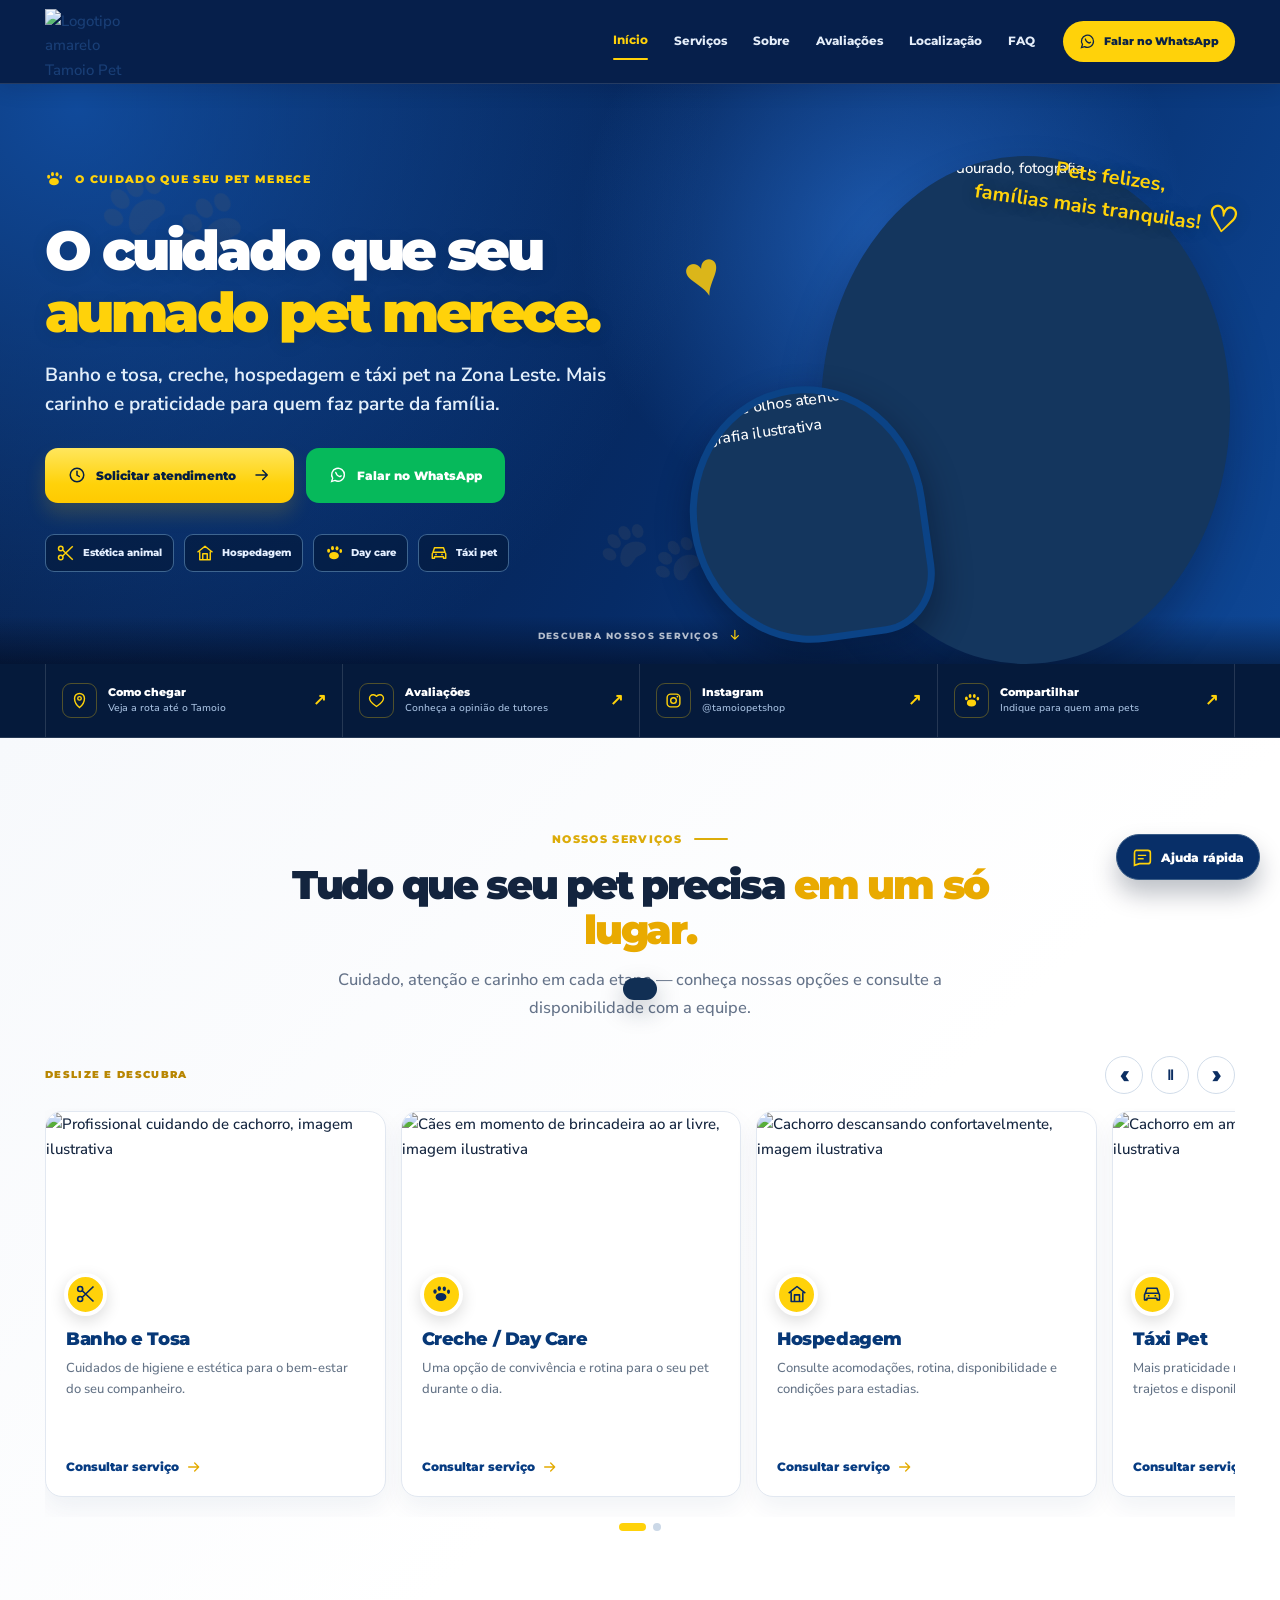
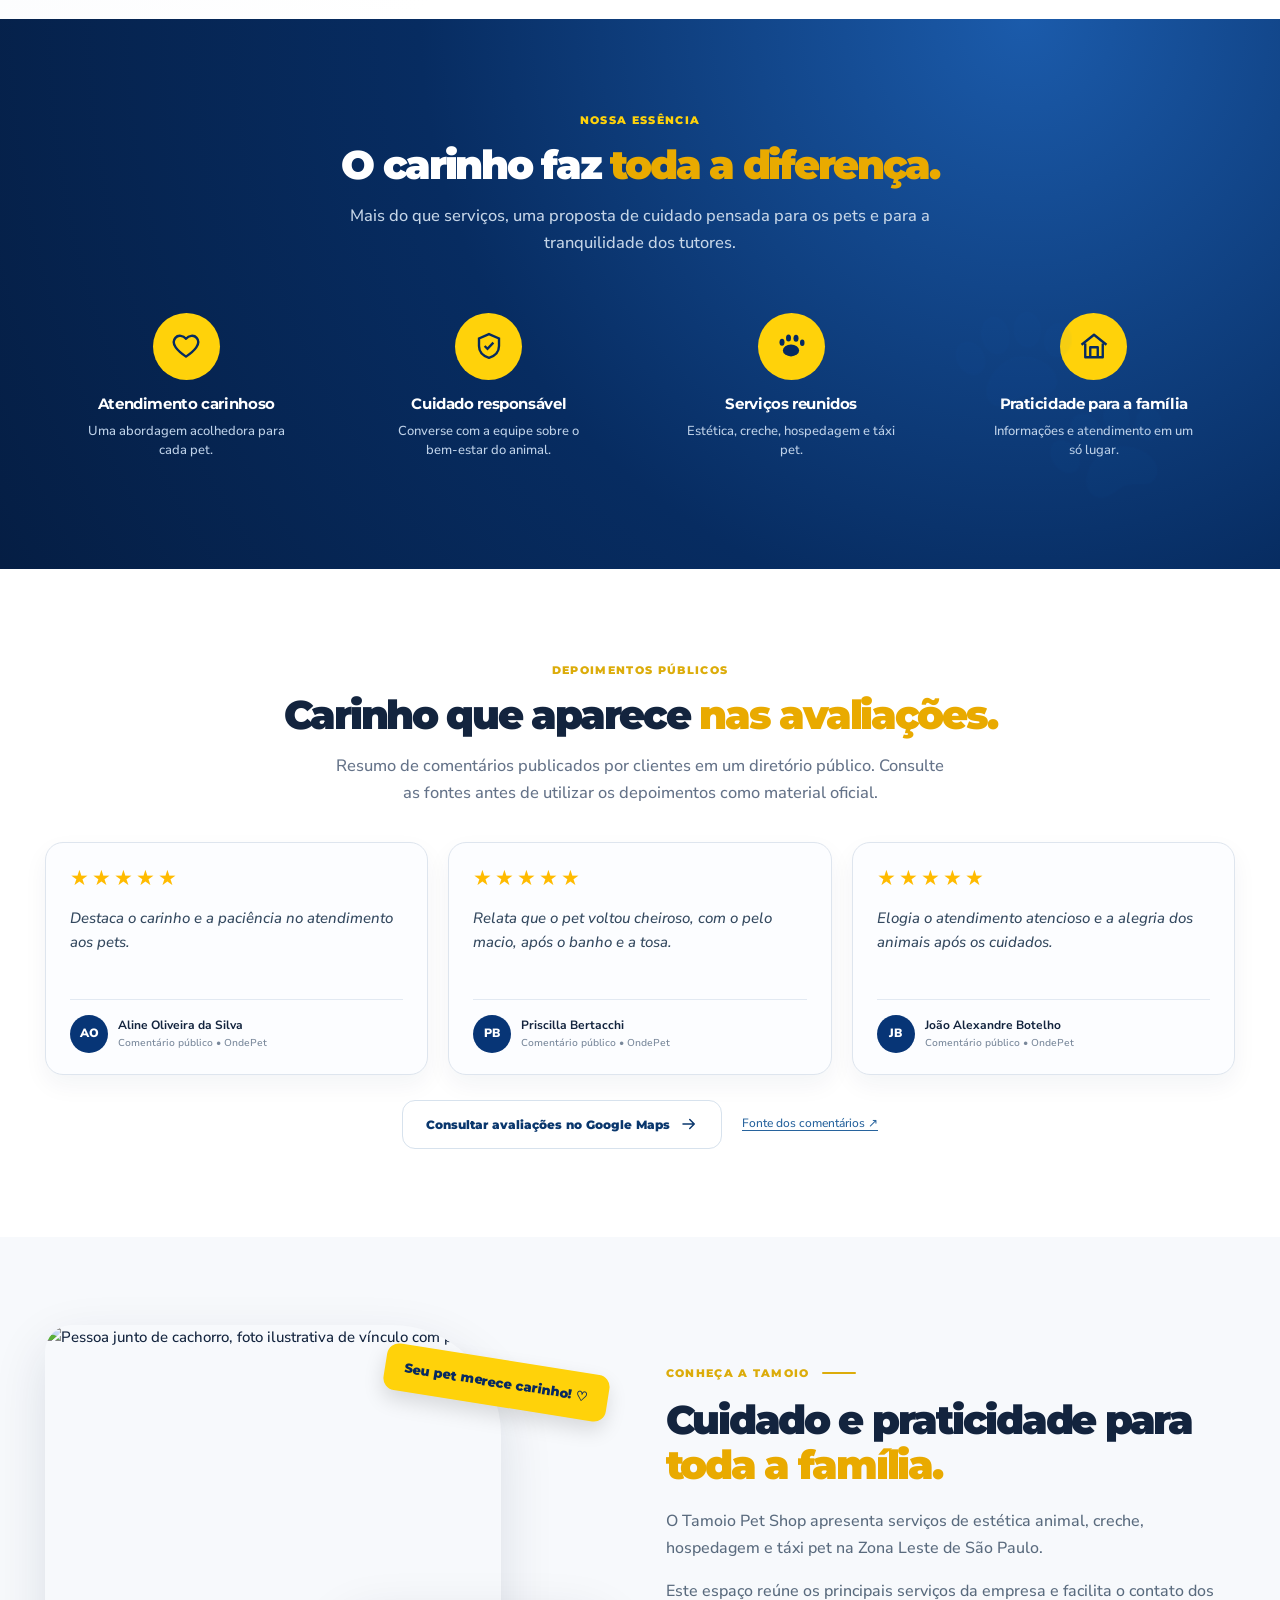
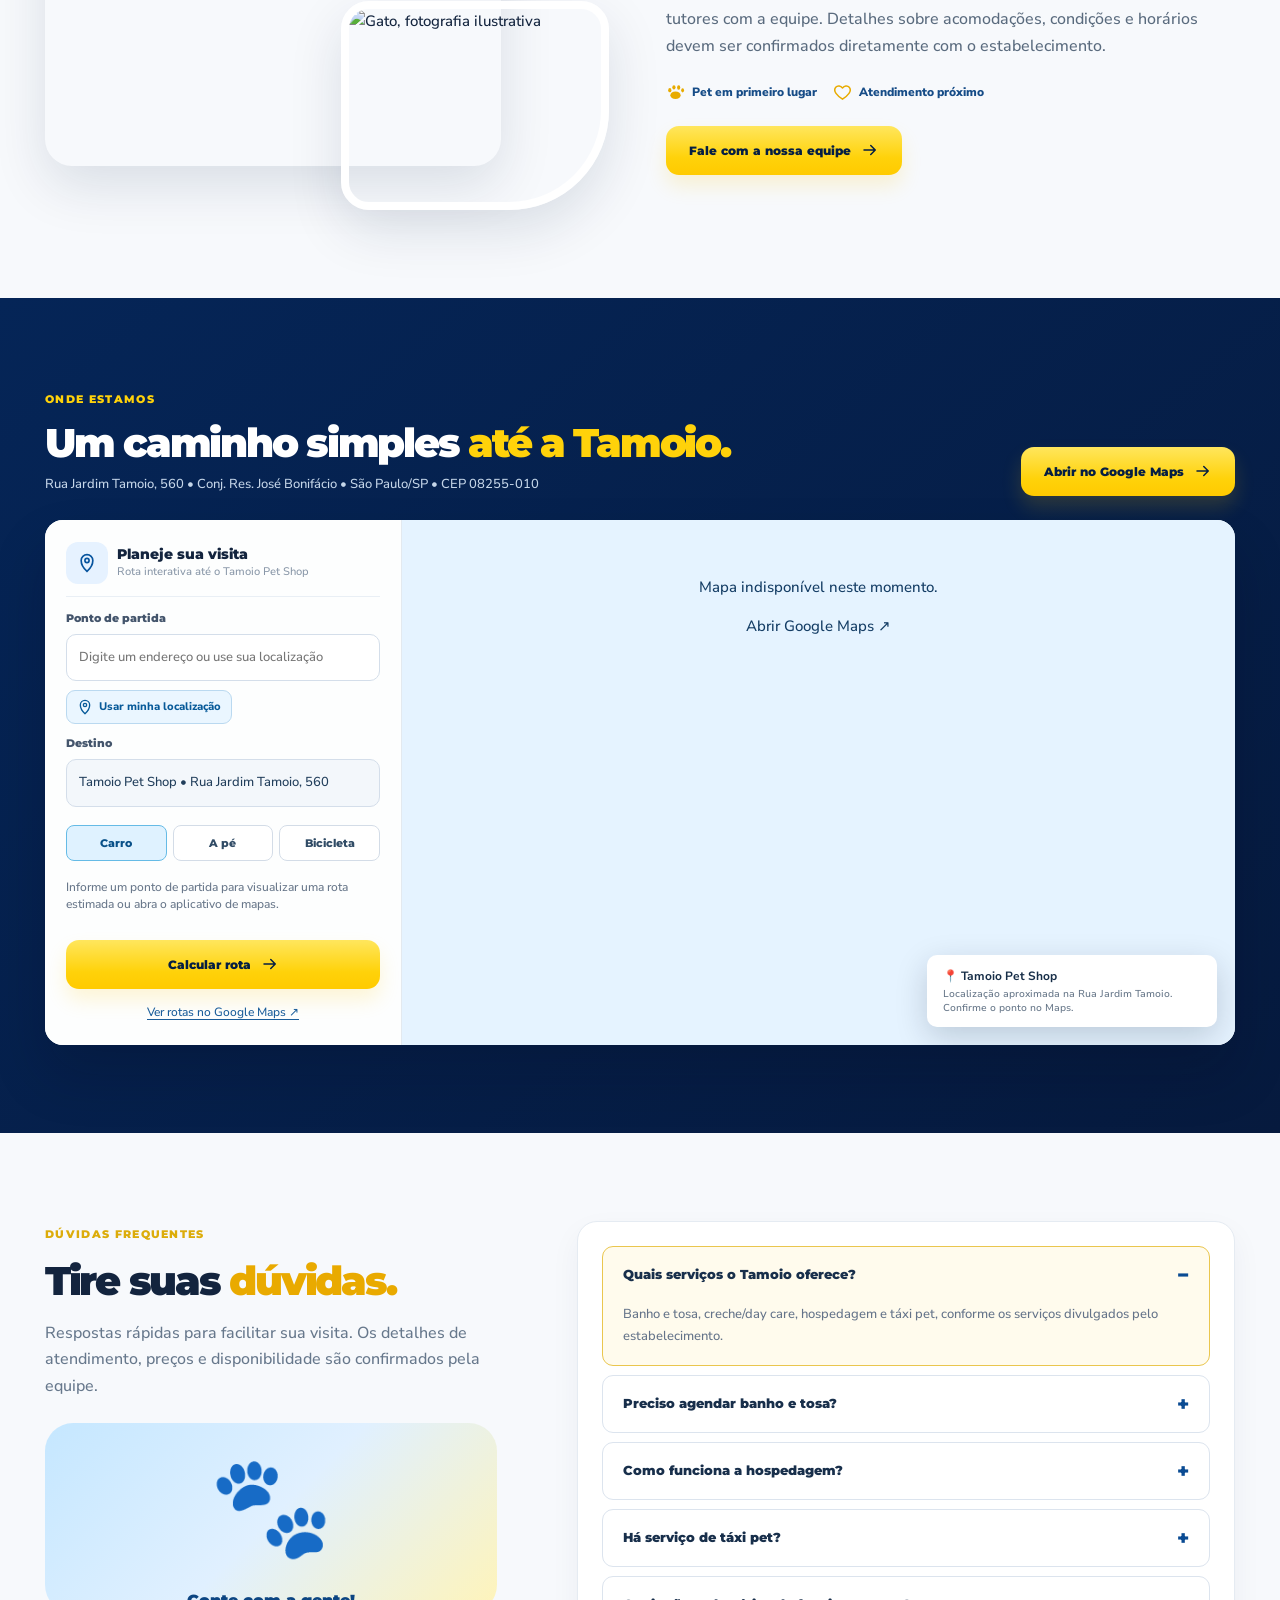
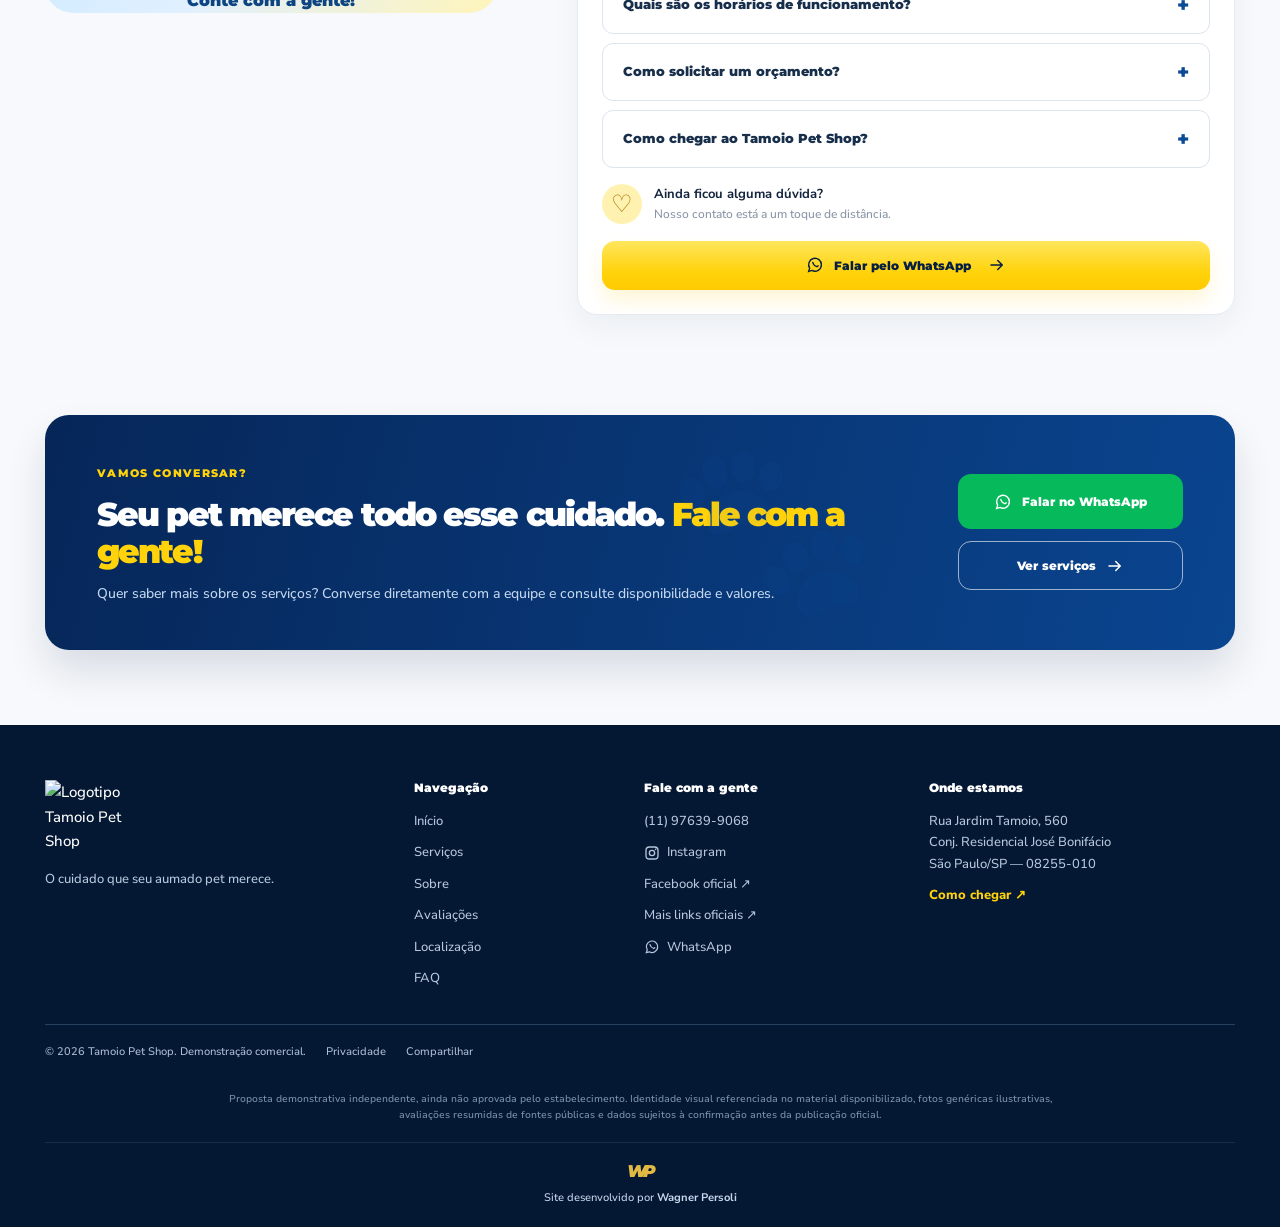
==== index.html @ 2adde86e "feat: add confirmed Tamoio Facebook link from official Linktree" ====
<!doctype html>
<html lang="pt-BR">
<head>
  <meta charset="utf-8">
  <meta name="viewport" content="width=device-width, initial-scale=1">
  <meta name="theme-color" content="#08265a">
  <meta name="description" content="Tamoio Pet Shop — Banho e Tosa, Creche, Hospedagem e Táxi Pet na Zona Leste de São Paulo. Conheça nossos serviços e fale com a equipe pelo WhatsApp.">
  <meta name="robots" content="noindex,nofollow,noarchive">
  <meta property="og:title" content="Tamoio Pet Shop | O cuidado que seu aumado pet merece">
  <meta property="og:description" content="Banho e tosa, creche, hospedagem e táxi pet em Itaquera. Apresentação demonstrativa sujeita à aprovação do estabelecimento.">
  <title>Tamoio Pet Shop | Cuidado de verdade para o seu aumado pet</title>
  <link rel="icon" type="image/png" href="https://d2ol7oe51mr4n9.cloudfront.net/user_3JhQvbqmnhrGFN2Ksxvav3ksiES/9d2b202d-14c0-49d2-ac35-82a96428d3fa.png">
  <link rel="preconnect" href="https://images.unsplash.com">
  <link rel="preconnect" href="https://fonts.googleapis.com">
  <link rel="preconnect" href="https://fonts.gstatic.com" crossorigin>
  <link rel="preload" as="image" href="https://images.unsplash.com/photo-1552053831-71594a27632d?w=1100&q=82&fit=crop">
  <link href="https://fonts.googleapis.com/css2?family=Montserrat:wght@400;500;600;700;800;900&family=Nunito+Sans:wght@400;500;600;700;800;900&display=swap" rel="stylesheet">
  <link rel="stylesheet" href="https://unpkg.com/leaflet@1.9.4/dist/leaflet.css">
  <link rel="stylesheet" href="assets/styles.css">
  <script src="https://unpkg.com/leaflet@1.9.4/dist/leaflet.js" defer></script>
  <script src="assets/app.js" defer></script>
</head>
<body>
<svg aria-hidden="true" class="svg-sprite" xmlns="http://www.w3.org/2000/svg">
  <symbol id="i-paw" viewBox="0 0 24 24"><ellipse cx="12" cy="15.5" rx="6.5" ry="4.8" fill="currentColor"/><ellipse cx="4.8" cy="9" rx="2" ry="2.8" fill="currentColor"/><ellipse cx="10" cy="5.5" rx="2" ry="2.8" fill="currentColor"/><ellipse cx="16" cy="5.7" rx="2" ry="2.8" fill="currentColor"/><ellipse cx="21" cy="9.3" rx="1.8" ry="2.6" fill="currentColor"/></symbol>
  <symbol id="i-arrow" viewBox="0 0 24 24"><path d="M4 12h15m-6-6 6 6-6 6" fill="none" stroke="currentColor" stroke-width="2" stroke-linecap="round" stroke-linejoin="round"/></symbol>
  <symbol id="i-pin" viewBox="0 0 24 24"><path d="M12 22s7-6 7-13a7 7 0 1 0-14 0c0 7 7 13 7 13Z" fill="none" stroke="currentColor" stroke-width="2"/><circle cx="12" cy="9" r="2.5" fill="none" stroke="currentColor" stroke-width="2"/></symbol>
  <symbol id="i-wa" viewBox="0 0 24 24"><path d="M20.5 11.8a8.5 8.5 0 0 1-12.6 7.4L3.5 20.5l1.4-4.3a8.5 8.5 0 1 1 15.6-4.4Z" fill="none" stroke="currentColor" stroke-width="1.8"/><path d="M9 8.5c.7 3 2.4 4.7 5.5 5.8l1.7-1.2" stroke="currentColor" stroke-width="1.8" fill="none" stroke-linecap="round"/></symbol>
  <symbol id="i-heart" viewBox="0 0 24 24"><path d="M20.5 5.5c-2.3-2.7-6.3-1.8-8.5.7-2.2-2.5-6.2-3.4-8.5-.7-4.1 4.7 2 10.6 8.5 15 6.5-4.4 12.6-10.3 8.5-15Z" fill="none" stroke="currentColor" stroke-width="1.9" stroke-linejoin="round"/></symbol>
  <symbol id="i-shield" viewBox="0 0 24 24"><path d="M12 2.5 20 6v6c0 5-3.4 8-8 9.5C7.4 20 4 17 4 12V6l8-3.5Z" fill="none" stroke="currentColor" stroke-width="1.9"/><path d="m8.5 12 2.3 2.3 4.7-5" fill="none" stroke="currentColor" stroke-width="1.9"/></symbol>
  <symbol id="i-clock" viewBox="0 0 24 24"><circle cx="12" cy="12" r="9" fill="none" stroke="currentColor" stroke-width="2"/><path d="M12 7v5l3 2" fill="none" stroke="currentColor" stroke-width="2" stroke-linecap="round"/></symbol>
  <symbol id="i-scissors" viewBox="0 0 24 24"><circle cx="5" cy="6" r="3" fill="none" stroke="currentColor" stroke-width="2"/><circle cx="5" cy="18" r="3" fill="none" stroke="currentColor" stroke-width="2"/><path d="M7.5 8.1 21 21M7.5 15.9 21 3" stroke="currentColor" stroke-width="2"/></symbol>
  <symbol id="i-home" viewBox="0 0 24 24"><path d="m2 11 10-8 10 8M5 10v11h14V10M9 21v-8h6v8" fill="none" stroke="currentColor" stroke-width="1.9" stroke-linejoin="round"/></symbol>
  <symbol id="i-car" viewBox="0 0 24 24"><path d="m4 11 2-6h12l2 6 1 2v6h-3v-2H6v2H3v-6l1-2Z" fill="none" stroke="currentColor" stroke-width="1.9" stroke-linejoin="round"/><path d="M4 11h16M7 14h2m6 0h2" stroke="currentColor" stroke-width="1.9"/></symbol>
  <symbol id="i-inst" viewBox="0 0 24 24"><rect x="3" y="3" width="18" height="18" rx="5" fill="none" stroke="currentColor" stroke-width="2"/><circle cx="12" cy="12" r="4" fill="none" stroke="currentColor" stroke-width="2"/><circle cx="17.5" cy="6.5" r="1.2" fill="currentColor"/></symbol>
  <symbol id="i-menu" viewBox="0 0 24 24"><path d="M4 6h16M4 12h16M4 18h16" fill="none" stroke="currentColor" stroke-width="2" stroke-linecap="round"/></symbol>
  <symbol id="i-x" viewBox="0 0 24 24"><path d="M5 5 19 19M19 5 5 19" fill="none" stroke="currentColor" stroke-width="2" stroke-linecap="round"/></symbol>
  <symbol id="i-chat" viewBox="0 0 24 24"><path d="M5 4h14a3 3 0 0 1 3 3v10a3 3 0 0 1-3 3H9l-6 2V7a3 3 0 0 1 2-3Z" fill="none" stroke="currentColor" stroke-width="2"/><path d="M7 10h10m-10 4h7" fill="none" stroke="currentColor" stroke-width="1.7"/></symbol>
  <symbol id="i-check" viewBox="0 0 24 24"><path d="m5 12 5 5 9-10" fill="none" stroke="currentColor" stroke-width="2.5" stroke-linecap="round" stroke-linejoin="round"/></symbol>
</svg>
<a class="skip-link" href="#principal">Pular para o conteúdo</a>
<header class="site-header" id="topo">
  <div class="container header-inner">
    <a class="brand" href="#inicio" aria-label="Tamoio Pet Shop — início"><img src="https://d2ol7oe51mr4n9.cloudfront.net/user_3JhQvbqmnhrGFN2Ksxvav3ksiES/9d2b202d-14c0-49d2-ac35-82a96428d3fa.png" width="120" height="98" alt="Logotipo amarelo Tamoio Pet Shop" fetchpriority="high"><span class="brand-word"><strong>tamoio</strong><small>petshop</small></span></a>
    <nav class="desktop-nav" aria-label="Menu principal">
      <a class="active" href="#inicio">Início</a><a href="#servicos">Serviços</a><a href="#sobre">Sobre</a><a href="#avaliacoes">Avaliações</a><a href="#localizacao">Localização</a><a href="#faq">FAQ</a>
    </nav>
    <a class="header-contact" href="https://wa.me/5511976399068?text=Ol%C3%A1%21%20Conheci%20a%20Tamoio%20Pet%20Shop%20pelo%20site%20e%20gostaria%20de%20atendimento." target="_blank" rel="noopener noreferrer"><svg><use href="#i-wa"/></svg> Falar no WhatsApp</a>
    <button class="menu-toggle" id="menuToggle" type="button" aria-label="Abrir menu" aria-expanded="false" aria-controls="mobileNav"><svg><use href="#i-menu"/></svg></button>
  </div>
  <nav class="mobile-nav" id="mobileNav" aria-label="Menu do celular" hidden>
    <a href="#inicio">Início</a><a href="#servicos">Nossos serviços</a><a href="#sobre">Sobre nós</a><a href="#avaliacoes">Avaliações</a><a href="#localizacao">Como chegar</a><a href="#faq">Dúvidas frequentes</a>
    <a href="https://www.instagram.com/tamoiopetshop/" target="_blank" rel="noopener noreferrer">Instagram ↗</a>
  </nav>
</header>
<main id="principal">
<section id="inicio" class="hero section-dark" aria-labelledby="heroTitle">
  <div class="hero-glow" aria-hidden="true"></div><span class="hero-paw paw-one" aria-hidden="true">🐾</span><span class="hero-paw paw-two" aria-hidden="true">🐾</span>
  <div class="container hero-layout">
    <div class="hero-copy reveal">
      <span class="eyebrow eyebrow-yellow"><svg><use href="#i-paw"/></svg> O CUIDADO QUE SEU PET MERECE</span>
      <h1 id="heroTitle">O cuidado que seu <em>aumado pet merece.</em></h1>
      <p>Banho e tosa, creche, hospedagem e táxi pet na Zona Leste. Mais carinho e praticidade para quem faz parte da família.</p>
      <div class="hero-actions">
        <a class="btn btn-yellow btn-lg" href="https://wa.me/5511976399068?text=Ol%C3%A1%21%20Gostaria%20de%20solicitar%20um%20atendimento%20para%20meu%20pet." target="_blank" rel="noopener noreferrer"><svg><use href="#i-clock"/></svg> Solicitar atendimento <svg class="arrow-icon"><use href="#i-arrow"/></svg></a>
        <a class="btn btn-green btn-lg" href="https://wa.me/5511976399068?text=Ol%C3%A1%21%20Gostaria%20de%20conversar%20com%20a%20equipe%20do%20Tamoio%20Pet%20Shop." target="_blank" rel="noopener noreferrer"><svg><use href="#i-wa"/></svg> Falar no WhatsApp</a>
      </div>
      <div class="hero-chips" aria-label="Nossos serviços">
        <a href="#servicos"><svg><use href="#i-scissors"/></svg> Estética animal</a>
        <a href="#servicos"><svg><use href="#i-home"/></svg> Hospedagem</a>
        <a href="#servicos"><svg><use href="#i-paw"/></svg> Day care</a>
        <a href="#servicos"><svg><use href="#i-car"/></svg> Táxi pet</a>
      </div>
    </div>
    <div class="hero-visual reveal" aria-label="Fotografias ilustrativas de cães e gatos">
      <div class="hero-photo photo-main"><img src="https://images.unsplash.com/photo-1552053831-71594a27632d?w=1100&q=82&fit=crop" alt="Cachorro de pelo dourado, fotografia ilustrativa" width="700" height="850" fetchpriority="high"></div>
      <div class="hero-photo photo-cat"><img src="https://images.unsplash.com/photo-1573865526739-10659fec78a5?w=600&q=82&fit=crop" alt="Gato de olhos atentos, fotografia ilustrativa" width="350" height="390" loading="lazy"></div>
      <span class="hero-note">Pets felizes,<br>famílias mais tranquilas! <span>♡</span></span>
      <span class="hero-heart" aria-hidden="true">♥</span>
    </div>
  </div>
  <div class="hero-scroll"><span>DESCUBRA NOSSOS SERVIÇOS</span><svg><use href="#i-arrow"/></svg></div>
</section>
<div class="utility-bar" aria-label="Acesso rápido">
  <div class="container utility-grid">
    <a href="#localizacao"><svg><use href="#i-pin"/></svg><span><strong>Como chegar</strong><small>Veja a rota até o Tamoio</small></span><b>↗</b></a>
    <a href="#avaliacoes"><svg><use href="#i-heart"/></svg><span><strong>Avaliações</strong><small>Conheça a opinião de tutores</small></span><b>↗</b></a>
    <a href="https://www.instagram.com/tamoiopetshop/" target="_blank" rel="noopener noreferrer"><svg><use href="#i-inst"/></svg><span><strong>Instagram</strong><small>@tamoiopetshop</small></span><b>↗</b></a>
    <button id="shareBusiness" type="button"><svg><use href="#i-paw"/></svg><span><strong>Compartilhar</strong><small>Indique para quem ama pets</small></span><b>↗</b></button>
  </div>
</div>
<section class="services-section section-pad" id="servicos" aria-labelledby="servicesTitle">
  <div class="container">
    <div class="section-heading center reveal"><span class="eyebrow">NOSSOS SERVIÇOS <span class="line"></span></span><h2 id="servicesTitle">Tudo que seu pet precisa <em>em um só lugar.</em></h2><p>Cuidado, atenção e carinho em cada etapa — conheça nossas opções e consulte a disponibilidade com a equipe.</p></div>
    <div class="carousel-controls"><span>DESLIZE E DESCUBRA</span><div><button class="circle-control" id="servicesPrev" type="button" aria-label="Serviço anterior">‹</button><button class="circle-control" id="servicesPause" type="button" aria-label="Pausar carrossel" aria-pressed="false">Ⅱ</button><button class="circle-control" id="servicesNext" type="button" aria-label="Próximo serviço">›</button></div></div>
    <div class="service-slider" id="serviceSlider" tabindex="0" aria-label="Carrossel dos serviços">
      <article class="service-card"><div class="service-photo"><img src="https://images.unsplash.com/photo-1516734212186-a967f81ad0d7?w=840&q=80&fit=crop" alt="Profissional cuidando de cachorro, imagem ilustrativa" loading="lazy"><span class="service-icon"><svg><use href="#i-scissors"/></svg></span></div><div class="service-body"><h3>Banho e Tosa</h3><p>Cuidados de higiene e estética para o bem-estar do seu companheiro.</p><a href="https://wa.me/5511976399068?text=Ol%C3%A1%21%20Gostaria%20de%20informações%20sobre%20banho%20e%20tosa." target="_blank" rel="noopener noreferrer">Consultar serviço <svg><use href="#i-arrow"/></svg></a></div></article>
      <article class="service-card"><div class="service-photo"><img src="https://images.unsplash.com/photo-1548199973-03cce0bbc87b?w=840&q=80&fit=crop" alt="Cães em momento de brincadeira ao ar livre, imagem ilustrativa" loading="lazy"><span class="service-icon"><svg><use href="#i-paw"/></svg></span></div><div class="service-body"><h3>Creche / Day Care</h3><p>Uma opção de convivência e rotina para o seu pet durante o dia.</p><a href="https://wa.me/5511976399068?text=Ol%C3%A1%21%20Gostaria%20de%20conhecer%20a%20creche%20e%20day%20care." target="_blank" rel="noopener noreferrer">Consultar serviço <svg><use href="#i-arrow"/></svg></a></div></article>
      <article class="service-card"><div class="service-photo"><img src="https://images.unsplash.com/photo-1517849845537-4d257902454a?w=840&q=80&fit=crop" alt="Cachorro descansando confortavelmente, imagem ilustrativa" loading="lazy"><span class="service-icon"><svg><use href="#i-home"/></svg></span></div><div class="service-body"><h3>Hospedagem</h3><p>Consulte acomodações, rotina, disponibilidade e condições para estadias.</p><a href="https://wa.me/5511976399068?text=Ol%C3%A1%21%20Gostaria%20de%20consultar%20a%20hospedagem%20para%20meu%20pet." target="_blank" rel="noopener noreferrer">Consultar serviço <svg><use href="#i-arrow"/></svg></a></div></article>
      <article class="service-card"><div class="service-photo"><img src="https://images.unsplash.com/photo-1558788353-f76d92427f16?w=840&q=80&fit=crop" alt="Cachorro em ambiente de passeio, fotografia ilustrativa" loading="lazy"><span class="service-icon"><svg><use href="#i-car"/></svg></span></div><div class="service-body"><h3>Táxi Pet</h3><p>Mais praticidade no deslocamento: consulte trajetos e disponibilidade.</p><a href="https://wa.me/5511976399068?text=Ol%C3%A1%21%20Gostaria%20de%20informações%20sobre%20o%20táxi%20pet." target="_blank" rel="noopener noreferrer">Consultar serviço <svg><use href="#i-arrow"/></svg></a></div></article>
    </div>
    <div class="slider-dots" id="serviceDots" aria-label="Indicadores do carrossel"></div>
  </div>
</section>
<section class="benefits-section section-pad" id="diferenciais" aria-labelledby="benefitsTitle">
  <div class="container">
    <div class="section-heading center light reveal"><span class="eyebrow eyebrow-yellow">NOSSA ESSÊNCIA</span><h2 id="benefitsTitle">O carinho faz <em>toda a diferença.</em></h2><p>Mais do que serviços, uma proposta de cuidado pensada para os pets e para a tranquilidade dos tutores.</p></div>
    <div class="benefit-grid">
      <article class="benefit reveal"><span><svg><use href="#i-heart"/></svg></span><h3>Atendimento carinhoso</h3><p>Uma abordagem acolhedora para cada pet.</p></article>
      <article class="benefit reveal"><span><svg><use href="#i-shield"/></svg></span><h3>Cuidado responsável</h3><p>Converse com a equipe sobre o bem-estar do animal.</p></article>
      <article class="benefit reveal"><span><svg><use href="#i-paw"/></svg></span><h3>Serviços reunidos</h3><p>Estética, creche, hospedagem e táxi pet.</p></article>
      <article class="benefit reveal"><span><svg><use href="#i-home"/></svg></span><h3>Praticidade para a família</h3><p>Informações e atendimento em um só lugar.</p></article>
    </div>
  </div>
</section>
<section class="reviews-section section-pad" id="avaliacoes" aria-labelledby="reviewsTitle">
  <div class="container">
    <div class="section-heading center reveal"><span class="eyebrow">DEPOIMENTOS PÚBLICOS</span><h2 id="reviewsTitle">Carinho que aparece <em>nas avaliações.</em></h2><p>Resumo de comentários publicados por clientes em um diretório público. Consulte as fontes antes de utilizar os depoimentos como material oficial.</p></div>
    <div class="review-grid">
      <article class="review-card reveal"><div class="review-stars" aria-label="Avaliação positiva">★★★★★</div><p>Destaca o carinho e a paciência no atendimento aos pets.</p><div class="review-user"><span>AO</span><div><strong>Aline Oliveira da Silva</strong><small>Comentário público • OndePet</small></div></div></article>
      <article class="review-card reveal"><div class="review-stars" aria-label="Avaliação positiva">★★★★★</div><p>Relata que o pet voltou cheiroso, com o pelo macio, após o banho e a tosa.</p><div class="review-user"><span>PB</span><div><strong>Priscilla Bertacchi</strong><small>Comentário público • OndePet</small></div></div></article>
      <article class="review-card reveal"><div class="review-stars" aria-label="Avaliação positiva">★★★★★</div><p>Elogia o atendimento atencioso e a alegria dos animais após os cuidados.</p><div class="review-user"><span>JB</span><div><strong>João Alexandre Botelho</strong><small>Comentário público • OndePet</small></div></div></article>
    </div>
    <div class="review-links"><a class="btn btn-outline" href="https://www.google.com/maps/place//data=!4m3!3m2!1s0x94ce672567a0e28d:0x4cec32950a116aaa!12e1" target="_blank" rel="noopener noreferrer">Consultar avaliações no Google Maps <svg><use href="#i-arrow"/></svg></a><a class="text-link" href="https://ondepet.com/pet-shops/sao-paulo/tamoio-pet-shop-banho-e-tosa-creche-hospedagem/" target="_blank" rel="noopener noreferrer">Fonte dos comentários ↗</a></div>
  </div>
</section>
<section class="about-section section-pad" id="sobre" aria-labelledby="aboutTitle">
  <div class="container about-grid">
    <div class="about-gallery reveal"><img class="about-large" src="https://images.unsplash.com/photo-1601758228041-f3b2795255f1?w=1100&q=82&fit=crop" alt="Pessoa junto de cachorro, foto ilustrativa de vínculo com pets" loading="lazy"><img class="about-small" src="https://images.unsplash.com/photo-1573865526739-10659fec78a5?w=600&q=80&fit=crop" alt="Gato, fotografia ilustrativa" loading="lazy"><span class="gallery-sticker">Seu pet merece carinho! ♡</span></div>
    <div class="about-copy reveal"><span class="eyebrow">CONHEÇA A TAMOIO <span class="line"></span></span><h2 id="aboutTitle">Cuidado e praticidade para <em>toda a família.</em></h2><p>O Tamoio Pet Shop apresenta serviços de estética animal, creche, hospedagem e táxi pet na Zona Leste de São Paulo.</p><p>Este espaço reúne os principais serviços da empresa e facilita o contato dos tutores com a equipe. Detalhes sobre acomodações, condições e horários devem ser confirmados diretamente com o estabelecimento.</p><div class="about-mini"><span><svg><use href="#i-paw"/></svg> Pet em primeiro lugar</span><span><svg><use href="#i-heart"/></svg> Atendimento próximo</span></div><a class="btn btn-yellow" href="https://wa.me/5511976399068?text=Ol%C3%A1%21%20Gostaria%20de%20conhecer%20melhor%20o%20Tamoio%20Pet%20Shop." target="_blank" rel="noopener noreferrer">Fale com a nossa equipe <svg><use href="#i-arrow"/></svg></a></div>
  </div>
</section>
<section class="location-section section-pad" id="localizacao" aria-labelledby="locationTitle">
  <div class="container">
    <div class="location-intro"><div><span class="eyebrow eyebrow-yellow">ONDE ESTAMOS</span><h2 id="locationTitle">Um caminho simples <em>até a Tamoio.</em></h2><p>Rua Jardim Tamoio, 560 • Conj. Res. José Bonifácio • São Paulo/SP • CEP 08255-010</p></div><a class="btn btn-yellow" id="googleRouteTop" href="https://www.google.com/maps/dir/?api=1&destination=Rua%20Jardim%20Tamoio%20560%2C%20S%C3%A3o%20Paulo%2C%20SP&travelmode=driving" target="_blank" rel="noopener noreferrer">Abrir no Google Maps <svg><use href="#i-arrow"/></svg></a></div>
    <div class="location-layout">
      <div class="route-panel">
        <div class="route-toolbar"><span class="route-circle"><svg><use href="#i-pin"/></svg></span><div><strong>Planeje sua visita</strong><small>Rota interativa até o Tamoio Pet Shop</small></div></div>
        <label for="routeOrigin">Ponto de partida</label><input id="routeOrigin" type="text" placeholder="Digite um endereço ou use sua localização" autocomplete="street-address">
        <button class="route-small-btn" id="useLocation" type="button"><svg><use href="#i-pin"/></svg> Usar minha localização</button>
        <label for="routeDestination">Destino</label><input id="routeDestination" value="Tamoio Pet Shop • Rua Jardim Tamoio, 560" readonly>
        <div class="route-options" aria-label="Modo de transporte"><button type="button" class="mode-active" data-route-mode="driving" aria-pressed="true">Carro</button><button type="button" data-route-mode="walking" aria-pressed="false">A pé</button><button type="button" data-route-mode="cycling" aria-pressed="false">Bicicleta</button></div>
        <p id="routeStatus" role="status">Informe um ponto de partida para visualizar uma rota estimada ou abra o aplicativo de mapas.</p>
        <button class="btn btn-yellow btn-full" id="calculateRoute" type="button">Calcular rota <svg><use href="#i-arrow"/></svg></button>
        <a class="route-link" href="https://www.google.com/maps/dir/?api=1&destination=Rua%20Jardim%20Tamoio%20560%2C%20S%C3%A3o%20Paulo%2C%20SP&travelmode=driving" target="_blank" rel="noopener noreferrer">Ver rotas no Google Maps ↗</a>
      </div>
      <div class="map-panel"><div id="tamoioMap" role="region" aria-label="Mapa de localização do Tamoio Pet Shop"></div><div class="map-badge"><strong>📍 Tamoio Pet Shop</strong><small>Localização aproximada na Rua Jardim Tamoio. Confirme o ponto no Maps.</small></div></div>
    </div>
  </div>
</section>
<section class="faq-section section-pad" id="faq" aria-labelledby="faqTitle">
  <div class="container faq-layout">
    <div class="faq-intro"><span class="eyebrow">DÚVIDAS FREQUENTES</span><h2 id="faqTitle">Tire suas <em>dúvidas.</em></h2><p>Respostas rápidas para facilitar sua visita. Os detalhes de atendimento, preços e disponibilidade são confirmados pela equipe.</p><div class="faq-illustration" aria-hidden="true">🐾 <span>Conte com a gente!</span></div></div>
    <div class="faq-questions">
      <details name="petFaq" open><summary>Quais serviços o Tamoio oferece?</summary><p>Banho e tosa, creche/day care, hospedagem e táxi pet, conforme os serviços divulgados pelo estabelecimento.</p></details>
      <details name="petFaq"><summary>Preciso agendar banho e tosa?</summary><p>Entre em contato pelo WhatsApp para verificar disponibilidade e como funciona o agendamento.</p></details>
      <details name="petFaq"><summary>Como funciona a hospedagem?</summary><p>Consulte a equipe sobre vagas, rotina, alimentação e requisitos para a estadia do seu pet.</p></details>
      <details name="petFaq"><summary>Há serviço de táxi pet?</summary><p>Sim, o táxi pet consta entre os serviços divulgados. Consulte regiões atendidas, horários e valores.</p></details>
      <details name="petFaq"><summary>Quais são os horários de funcionamento?</summary><p>Os horários não foram confirmados nesta demonstração. Consulte diretamente pelo WhatsApp antes da visita.</p></details>
      <details name="petFaq"><summary>Como solicitar um orçamento?</summary><p>Toque em qualquer botão amarelo de atendimento ou WhatsApp, informe o serviço, o porte do animal e sua necessidade.</p></details>
      <details name="petFaq"><summary>Como chegar ao Tamoio Pet Shop?</summary><p>Estamos na Rua Jardim Tamoio, 560, Conjunto Residencial José Bonifácio, São Paulo. Use a seção de mapa para planejar sua rota.</p></details>
      <div class="faq-help"><span>♡</span><div><strong>Ainda ficou alguma dúvida?</strong><small>Nosso contato está a um toque de distância.</small></div></div>
      <a class="btn btn-yellow btn-full" href="https://wa.me/5511976399068?text=Ol%C3%A1%21%20Tenho%20uma%20d%C3%BAvida%20sobre%20os%20servi%C3%A7os%20do%20Tamoio%20Pet%20Shop." target="_blank" rel="noopener noreferrer"><svg><use href="#i-wa"/></svg> Falar pelo WhatsApp <svg><use href="#i-arrow"/></svg></a>
    </div>
  </div>
</section>
<section class="contact-section" id="contato"><div class="container contact-banner"><div><span class="eyebrow eyebrow-yellow">VAMOS CONVERSAR?</span><h2>Seu pet merece todo esse cuidado. <em>Fale com a gente!</em></h2><p>Quer saber mais sobre os serviços? Converse diretamente com a equipe e consulte disponibilidade e valores.</p></div><div class="contact-actions"><a class="btn btn-green btn-lg" href="https://wa.me/5511976399068?text=Ol%C3%A1%21%20Vim%20pelo%20site%20e%20gostaria%20de%20atendimento." target="_blank" rel="noopener noreferrer"><svg><use href="#i-wa"/></svg> Falar no WhatsApp</a><a class="btn btn-outline-white" href="#servicos">Ver serviços <svg><use href="#i-arrow"/></svg></a></div></div></section>
</main>
<footer class="site-footer"><div class="container">
  <div class="footer-top"><div class="footer-brand"><a class="brand" href="#inicio" aria-label="Voltar ao início"><img src="https://d2ol7oe51mr4n9.cloudfront.net/user_3JhQvbqmnhrGFN2Ksxvav3ksiES/9d2b202d-14c0-49d2-ac35-82a96428d3fa.png" alt="Logotipo Tamoio Pet Shop" width="90" height="80"><span class="brand-word"><strong>tamoio</strong><small>petshop</small></span></a><p>O cuidado que seu aumado pet merece.</p></div>
    <div class="footer-links"><strong>Navegação</strong><a href="#inicio">Início</a><a href="#servicos">Serviços</a><a href="#sobre">Sobre</a><a href="#avaliacoes">Avaliações</a><a href="#localizacao">Localização</a><a href="#faq">FAQ</a></div>
    <div class="footer-links"><strong>Fale com a gente</strong><a href="tel:+5511976399068">(11) 97639-9068</a><a href="https://www.instagram.com/tamoiopetshop/" target="_blank" rel="noopener noreferrer"><svg><use href="#i-inst"/></svg> Instagram</a><a href="https://www.facebook.com/share/196HDpK1MU/" target="_blank" rel="noopener noreferrer">Facebook oficial ↗</a><a href="https://linktr.ee/tamoiopet" target="_blank" rel="noopener noreferrer">Mais links oficiais ↗</a><a href="https://wa.me/5511976399068" target="_blank" rel="noopener noreferrer"><svg><use href="#i-wa"/></svg> WhatsApp</a></div>
    <div class="footer-address"><strong>Onde estamos</strong><p>Rua Jardim Tamoio, 560<br>Conj. Residencial José Bonifácio<br>São Paulo/SP — 08255-010</p><a href="https://www.google.com/maps/dir/?api=1&destination=Rua%20Jardim%20Tamoio%20560%2C%20S%C3%A3o%20Paulo%2C%20SP" target="_blank" rel="noopener noreferrer">Como chegar ↗</a></div>
  </div>
  <div class="footer-bottom"><span>© <span id="year"></span> Tamoio Pet Shop. Demonstração comercial.</span><a href="privacy.html">Privacidade</a><button id="footerShare" type="button">Compartilhar</button></div>
  <p class="demo-disclaimer">Proposta demonstrativa independente, ainda não aprovada pelo estabelecimento. Identidade visual referenciada no material disponibilizado, fotos genéricas ilustrativas, avaliações resumidas de fontes públicas e dados sujeitos à confirmação antes da publicação oficial.</p>
  <div class="developer-credit"><a href="https://wagnerpersoli.vercel.app/" target="_blank" rel="noopener noreferrer" aria-label="Site do desenvolvedor Wagner Persoli"><span class="developer-monogram" aria-hidden="true">WP</span><small>Site desenvolvido por <strong>Wagner Persoli</strong></small></a></div>
</div></footer>
<button class="chat-launch" id="chatLaunch" type="button" aria-label="Abrir assistente de atendimento" aria-expanded="false" aria-controls="chatPanel"><svg><use href="#i-chat"/></svg><span>Ajuda rápida</span></button>
<section class="chat-panel" id="chatPanel" role="dialog" aria-modal="false" aria-labelledby="chatTitle" hidden>
  <div class="chat-header"><div><span class="chat-avatar"><svg><use href="#i-paw"/></svg></span><div><strong id="chatTitle">Assistente Tamoio</strong><small>Respostas automáticas sobre os serviços</small></div></div><button type="button" id="chatClose" aria-label="Fechar assistente"><svg><use href="#i-x"/></svg></button></div>
  <div class="chat-messages" id="chatMessages" aria-live="polite"><p class="chat-bubble bot">Olá! 🐾 Posso ajudar com banho e tosa, hospedagem, creche, táxi pet, localização ou contato. Qual é sua dúvida?</p></div>
  <div class="chat-shortcuts"><button type="button" data-intent="banho">Banho e tosa</button><button type="button" data-intent="hospedagem">Hospedagem</button><button type="button" data-intent="horario">Horário</button><button type="button" data-intent="endereco">Endereço</button></div>
  <form id="chatForm"><label class="sr-only" for="chatInput">Escreva sua dúvida</label><input id="chatInput" maxlength="240" placeholder="Escreva sua dúvida..." autocomplete="off" required><button type="submit" aria-label="Enviar mensagem">➤</button></form>
  <a id="chatHuman" class="chat-human" href="https://wa.me/5511976399068" target="_blank" rel="noopener noreferrer"><svg><use href="#i-wa"/></svg> Continuar com uma pessoa no WhatsApp</a>
</section>
<aside class="mobile-dock" id="mobileDock" aria-label="Contato rápido" hidden>
  <div class="dock-top"><span>🐾 Tamoio Pet Shop</span><span>Atendimento pelo WhatsApp</span></div>
  <a class="dock-primary" href="https://wa.me/5511976399068?text=Ol%C3%A1%21%20Gostaria%20de%20solicitar%20um%20atendimento%20para%20meu%20pet." target="_blank" rel="noopener noreferrer"><svg><use href="#i-clock"/></svg> Solicitar atendimento <span>➜</span></a>
  <div class="dock-bottom"><a href="https://wa.me/5511976399068" target="_blank" rel="noopener noreferrer"><svg><use href="#i-wa"/></svg> WhatsApp</a><a href="#localizacao"><svg><use href="#i-pin"/></svg> Como chegar</a></div>
</aside>
<div class="toast" id="toast" role="status" aria-live="polite"></div>
</body>
</html>
---- assets/styles.css ----
/* Tamoio Pet Shop — Premium Clean | Demo • mobile-first + accessible */
:root{--navy:#05265a;--navy-deep:#051834;--blue:#104b93;--yellow:#ffd20a;--yellow-light:#ffe05d;--green:#06c65e;--ink:#13243e;--muted:#657389;--paper:#fff;--cream:#f6f8fb;--border:#dce4ee;--shadow:0 20px 54px rgba(6,29,69,.12);--radius:22px;--max:1190px;--header-h:84px}
*,*::before,*::after{box-sizing:border-box}
html{scroll-behavior:smooth;scroll-padding-top:95px}
body{margin:0;color:var(--ink);background:#fff;font:500 15px/1.65 'Nunito Sans',sans-serif;overflow-x:clip}
body.menu-open{overflow:hidden}
a{color:inherit;text-decoration:none}
button,input{font:inherit}
button{cursor:pointer}
img{max-width:100%;display:block}
svg{width:20px;height:20px;flex:0 0 auto;fill:currentColor}
h1,h2,h3,h4,p{margin-top:0}
h1,h2,h3{font-family:Montserrat,sans-serif;line-height:1.13}
h1{font-size:clamp(2.65rem,4.3vw,4.7rem);font-weight:900;letter-spacing:-.065em}
h2{font-size:clamp(2.0rem,3.1vw,3.35rem);letter-spacing:-.057em;font-weight:900}
h3{font-size:1.1rem;letter-spacing:-.025em}
h1 em,h2 em{font-style:normal;color:var(--yellow)}
.section-heading h2 em,.about-copy h2 em,.faq-intro h2 em{color:#e9aa00}
.container{width:min(calc(100% - 64px),var(--max));margin-inline:auto}
.section-pad{padding:88px 0}
.section-dark{background:var(--navy-deep);color:white}
.section-heading{max-width:780px;margin-bottom:34px}.section-heading.center{text-align:center;margin-inline:auto;margin-bottom:35px}
.section-heading p{color:var(--muted);max-width:620px;margin:0 auto;font-size:1.03rem}
.section-heading.light p{color:#c5d5e7}
.section-heading h2{margin:12px 0 14px}
.eyebrow{display:inline-flex;align-items:center;gap:12px;color:#dcac0a;font:850 11px/1.5 Montserrat,sans-serif;letter-spacing:.12em;text-transform:uppercase}
.eyebrow svg{width:18px;height:18px}
.eyebrow-yellow{color:var(--yellow)}
.eyebrow .line{height:2px;width:34px;background:currentColor;border-radius:5px}
.svg-sprite{width:0;height:0;position:absolute;overflow:hidden}
.sr-only{position:absolute!important;height:1px;width:1px;overflow:hidden;clip:rect(0,0,0,0);white-space:nowrap}
.skip-link{position:fixed;left:14px;top:-80px;z-index:3000;padding:10px 18px;border-radius:10px;background:var(--yellow);color:#111}
.skip-link:focus{top:10px}
:focus-visible{outline:3px solid #1597e1;outline-offset:3px}
.site-header{height:var(--header-h);position:sticky;top:0;z-index:1200;background:#061f4b;border-bottom:1px solid rgba(255,255,255,.13);box-shadow:0 4px 20px rgba(0,11,29,.14)}
.header-inner{height:100%;display:flex;align-items:center;gap:28px;justify-content:space-between}
.brand{display:inline-flex;align-items:center;gap:8px;flex:0 0 auto;min-width:0}
.brand img{height:66px;width:100px;object-fit:contain;mix-blend-mode:screen}
.brand-word{display:none}
.desktop-nav{display:flex;align-items:center;gap:26px;margin-left:auto}
.desktop-nav a{color:#e5eefa;font:750 12px/1.4 Montserrat,sans-serif;white-space:nowrap;padding:11px 0;transition:color .2s}
.desktop-nav a:hover,.desktop-nav a.active{color:var(--yellow)}
.desktop-nav a.active::after{content:'';height:2px;display:block;background:var(--yellow);position:relative;top:9px;border-radius:2px}
.header-contact{background:var(--yellow);color:#0c2346;display:flex;align-items:center;gap:8px;border-radius:50px;padding:12px 16px;white-space:nowrap;font:850 11px/1.2 Montserrat,sans-serif;transition:transform .2s,box-shadow .2s}
.header-contact svg{width:17px;height:17px}
.header-contact:hover{transform:translateY(-2px);box-shadow:0 9px 21px rgba(255,210,10,.23)}
.menu-toggle{display:none;width:43px;height:43px;align-items:center;justify-content:center;border:1px solid rgba(255,210,10,.42);border-radius:12px;background:#05224d;color:var(--yellow)}
.mobile-nav{display:none}
.hero{position:relative;overflow:hidden;isolation:isolate}
.hero::after{position:absolute;content:'';inset:auto 0 0;height:48px;background:linear-gradient(transparent,rgba(0,3,15,.48));pointer-events:none}
.hero-glow{position:absolute;inset:0;background:radial-gradient(circle at 69% 26%,rgba(56,142,255,.43),transparent 31%),radial-gradient(circle at 6% 4%,rgba(21,98,201,.65),transparent 48%),linear-gradient(115deg,#071d44 7%,#062b66 55%,#0e4796);z-index:-2}
.hero-paw{position:absolute;pointer-events:none;opacity:.18;filter:grayscale(1);font-size:110px;transform:rotate(-28deg);z-index:-1}
.paw-one{left:8%;top:7%}.paw-two{left:47%;bottom:8%;font-size:78px}
.hero-layout{min-height:558px;display:grid;grid-template-columns:56% 44%;align-items:center;gap:0;position:relative}
.hero-copy{padding:74px 6px 80px 0;position:relative;z-index:2}
.hero-copy h1{max-width:695px;margin:24px 0 17px;text-wrap:balance;text-shadow:0 2px 17px rgba(0,0,0,.11)}
.hero-copy p{max-width:600px;font-size:clamp(16px,1.5vw,19px);color:#e2eefa;font-weight:650;line-height:1.52;margin-bottom:29px}
.hero-actions{display:flex;gap:12px;flex-wrap:wrap}
.btn{border:0;display:inline-flex;justify-content:center;align-items:center;gap:10px;padding:14px 23px;min-height:49px;border-radius:13px;font:850 12px/1.25 Montserrat,sans-serif;text-align:center;transition:transform .22s,background .22s,box-shadow .22s,filter .22s}
.btn:hover{transform:translateY(-2px)}
.btn svg{width:18px;height:18px}
.btn .arrow-icon,.btn svg:last-child:not(:first-child){margin-left:7px}
.btn-yellow{color:#051e43;background:linear-gradient(180deg,#ffe65d 0%,#ffd20a 65%,#ffca00 100%);box-shadow:0 11px 20px rgba(255,201,0,.16)}
.btn-yellow:hover{box-shadow:0 12px 27px rgba(255,201,0,.32)}
.btn-green{color:#fff;background:#06b95b}
.btn-green:hover{background:#08d369;box-shadow:0 12px 24px rgba(0,213,97,.25)}
.btn-lg{min-height:55px}
.btn-outline{background:#fff;border:1.5px solid #d7e2ed;color:#0a376d}
.btn-outline:hover{border-color:#d0a100;background:#fff9e5}
.btn-outline-white{border:1px solid rgba(255,255,255,.6);color:#fff}
.btn-outline-white:hover{background:rgba(255,255,255,.1)}
.btn-full{width:100%}
.hero-chips{display:flex;flex-wrap:wrap;gap:10px;margin-top:31px}
.hero-chips a{border:1px solid rgba(143,197,244,.42);background:rgba(4,26,60,.68);border-radius:9px;padding:9px 11px;display:flex;align-items:center;gap:8px;color:#e4efff;font:800 10px/1.3 Montserrat,sans-serif;transition:background .2s,border .2s}
.hero-chips a:hover{background:rgba(12,80,155,.8);border-color:var(--yellow)}
.hero-chips svg{color:var(--yellow);width:18px;height:18px}
.hero-visual{height:535px;position:relative;align-self:end;z-index:1}
.hero-photo{position:absolute;overflow:hidden;background:#14365e;box-shadow:0 25px 45px rgba(0,11,32,.28)}
.hero-photo img{width:100%;height:100%;object-fit:cover;transition:transform .8s ease}
.hero-photo:hover img{transform:scale(1.035)}
.photo-main{width:78%;height:95%;right:1%;bottom:0;clip-path:ellipse(74% 72% at 55% 54%);border-radius:50%}
.photo-main img{object-position:49% 28%}
.photo-cat{width:45%;height:48%;left:-4%;bottom:4%;border:7px solid #0b4386;border-radius:50% 50% 24% 50%;transform:rotate(-8deg);box-shadow:0 15px 35px rgba(0,11,32,.45)}
.photo-cat img{object-position:center 39%;transform:scale(1.04)}
.hero-note{font:700 20px/1.05 'Nunito Sans',sans-serif;color:var(--yellow);position:absolute;right:-1%;top:7%;transform:rotate(8deg);text-align:center;text-shadow:0 2px 16px rgba(0,0,0,.28)}
.hero-note span{font-size:35px}
.hero-heart{position:absolute;color:#ffcc09;font-size:62px;left:-5%;top:18%;transform:rotate(-17deg);opacity:.85}
.hero-scroll{position:absolute;bottom:22px;left:50%;transform:translateX(-50%);display:flex;align-items:center;gap:9px;color:rgba(255,255,255,.7);font:800 9px/1 Montserrat,sans-serif;letter-spacing:.14em;z-index:2}
.hero-scroll svg{transform:rotate(90deg);width:14px;height:14px;color:var(--yellow)}
.utility-bar{background:#051a3b;border-bottom:1px solid rgba(255,255,255,.13)}
.utility-grid{display:grid;grid-template-columns:repeat(4,minmax(0,1fr))}
.utility-grid>a,.utility-grid>button{min-width:0;padding:19px 16px;border:0;border-right:1px solid rgba(255,255,255,.13);background:transparent;color:#fff;display:flex;align-items:center;gap:11px;text-align:left;transition:background .2s}
.utility-grid>:first-child{border-left:1px solid rgba(255,255,255,.13)}
.utility-grid>a:hover,.utility-grid>button:hover{background:#0a3777}
.utility-grid svg{width:35px;height:35px;padding:8px;border-radius:9px;border:1px solid rgba(255,210,10,.3);color:var(--yellow)}
.utility-grid strong{display:block;font:850 11px/1.4 Montserrat,sans-serif}
.utility-grid small{display:block;color:#a7c0e0;font-size:10px}
.utility-grid b{font-size:16px;color:var(--yellow);margin-left:auto}
.services-section{background:linear-gradient(135deg,#f7f9fc 0%,#fff 60%);overflow:hidden}
.carousel-controls{display:flex;justify-content:space-between;align-items:center;margin:0 0 14px;color:#b88602;letter-spacing:.13em;font:900 10px/1.2 Montserrat,sans-serif}
.carousel-controls>div{display:flex;gap:8px}
.circle-control{height:38px;width:38px;display:grid;place-items:center;border-radius:50%;background:white;border:1px solid #d2ddea;color:#0c2e62;font-size:25px;line-height:1;transition:background .2s}
.circle-control:hover{background:var(--yellow)}
#servicesPause{font-size:14px}
.service-slider{display:grid;grid-auto-flow:column;grid-auto-columns:calc((100% - 45px)/3.35);gap:15px;overflow-x:auto;scroll-snap-type:x mandatory;scrollbar-width:none;overscroll-behavior-x:contain;padding:3px 2px 20px}
.service-slider::-webkit-scrollbar{display:none}
.service-card{scroll-snap-align:start;min-width:0;background:#fff;border:1px solid #e2e8f1;box-shadow:0 11px 24px rgba(14,44,94,.06);border-radius:17px;overflow:hidden;display:flex;flex-direction:column;transition:transform .25s,box-shadow .25s}
.service-card:hover{transform:translateY(-5px);box-shadow:0 15px 32px rgba(10,48,110,.14)}
.service-photo{height:185px;position:relative}
.service-photo img{width:100%;height:100%;object-fit:cover}
.service-icon{position:absolute;left:18px;bottom:-19px;width:43px;height:43px;border-radius:50%;display:grid;place-items:center;background:var(--yellow);border:4px solid white;color:#062861;box-shadow:0 5px 16px rgba(0,0,0,.14)}
.service-icon svg{width:20px;height:20px}
.service-body{padding:32px 20px 21px;flex:1;display:flex;flex-direction:column}
.service-body h3{color:#073877;font-weight:850;margin-bottom:9px}
.service-body p{color:#647386;line-height:1.65;min-height:76px;margin-bottom:25px;font-size:13px}
.service-body a{margin-top:auto;display:flex;align-items:center;gap:7px;font:850 12px Montserrat,sans-serif;color:#073c82}
.service-body a svg{width:16px;height:16px;color:#e4ab00;transition:transform .2s}
.service-body a:hover svg{transform:translateX(4px)}
.slider-dots{display:flex;justify-content:center;gap:7px;margin-top:6px}
.slider-dots button{width:8px;height:8px;border-radius:99px;background:#cbd8e7;border:0;padding:0;transition:width .2s,background .2s}
.slider-dots button[aria-current=true]{width:27px;background:#ffd20a}
.benefits-section{background:radial-gradient(circle at 80% 0%,#1b5bab,#072c61 52%,#051e44 100%);color:#fff;position:relative}
.benefits-section::before{content:'🐾';position:absolute;right:8%;bottom:2%;font-size:190px;opacity:.04;pointer-events:none}
.benefit-grid{display:grid;grid-template-columns:repeat(4,1fr);gap:20px;margin-top:36px}
.benefit{text-align:center;padding:20px 12px}
.benefit>span{height:67px;width:67px;border-radius:50%;display:grid;place-items:center;background:var(--yellow);color:#052a61;margin:0 auto 16px;transition:transform .25s}
.benefit:hover>span{transform:rotate(-8deg) scale(1.05)}
.benefit svg{width:30px;height:30px}
.benefit h3{font-size:15px;color:#fff;margin:0 0 9px}
.benefit p{color:#bfd2e9;font-size:13px;line-height:1.5;max-width:210px;margin:0 auto}
.reviews-section{background:#fff}
.review-grid{display:grid;grid-template-columns:repeat(3,minmax(0,1fr));gap:20px}
.review-card{padding:24px 24px 21px;background:#fcfdff;border:1px solid #dee5ee;border-radius:18px;box-shadow:0 10px 24px rgba(4,35,79,.05)}
.review-stars{color:#ffbb00;font-size:21px;letter-spacing:3px;line-height:1.1;margin-bottom:16px}
.review-card>p{font-size:15px;color:#34495f;min-height:78px;font-style:italic}
.review-user{border-top:1px solid #e2e9f2;padding-top:15px;display:flex;align-items:center;gap:10px}
.review-user>span{height:38px;width:38px;display:grid;place-items:center;border-radius:50%;background:#073576;color:white;font-size:12px;font-weight:900}
.review-user strong{display:block;font-size:12px}
.review-user small{display:block;color:#78879a;font-size:10px}
.review-links{display:flex;justify-content:center;align-items:center;gap:20px;flex-wrap:wrap;margin-top:25px}
.text-link{color:#27639d;font-size:12px;text-decoration:underline;text-underline-offset:3px}
.about-section{background:#f7f9fc}
.about-grid{display:grid;grid-template-columns:minmax(0,1fr) minmax(0,1fr);gap:clamp(24px,4vw,56px);align-items:center}
.about-gallery{height:485px;position:relative}
.about-large{width:80%;height:91%;object-fit:cover;border-radius:27px 110px 27px 27px;box-shadow:var(--shadow)}
.about-small{position:absolute;width:47%;height:43%;object-fit:cover;right:1%;bottom:0;border:8px solid #fff;border-radius:28px 28px 100px 28px;box-shadow:var(--shadow)}
.gallery-sticker{position:absolute;top:7%;right:1%;padding:15px 20px;background:var(--yellow);color:#072960;border-radius:12px;font:850 13px/1.3 Montserrat,sans-serif;transform:rotate(9deg);box-shadow:0 9px 20px rgba(0,0,0,.13)}
.about-copy h2{margin:14px 0 20px}
.about-copy p{color:#5a6b7e;font-size:16px;line-height:1.7}
.about-mini{display:flex;gap:16px;flex-wrap:wrap;margin:23px 0}
.about-mini span{display:flex;align-items:center;gap:7px;font-weight:850;color:#164c87;font-size:12px}
.about-mini svg{width:19px;height:19px;color:#e8ab00}
.location-section{background:linear-gradient(140deg,#052557,#061a3e);color:#fff}
.location-intro{display:flex;justify-content:space-between;align-items:end;gap:25px;margin-bottom:24px}
.location-intro h2{margin:11px 0 8px}
.location-intro p{color:#c5d6e9;margin:0;font-size:13px}
.location-layout{display:grid;grid-template-columns:minmax(285px,30%) 1fr;min-height:500px;background:#fff;border-radius:18px;overflow:hidden;box-shadow:0 30px 54px rgba(0,8,30,.2)}
.route-panel{background:#fdfefe;color:var(--ink);padding:22px 21px;display:flex;flex-direction:column;gap:9px;border-right:1px solid #e3e9ef;z-index:2}
.route-toolbar{display:flex;gap:9px;align-items:center;padding-bottom:12px;border-bottom:1px solid #e9eff5;margin-bottom:2px}
.route-circle{display:grid;place-items:center;background:#e6f2ff;color:#07549e;border-radius:12px;width:42px;height:42px}
.route-toolbar strong{display:block;font:850 14px Montserrat,sans-serif}
.route-toolbar small{display:block;color:#8a98a9;font-size:11px}
.route-panel label{font:850 11px Montserrat,sans-serif;color:#44556c;margin-top:3px}
.route-panel input{background:#fff;border:1px solid #d4deea;border-radius:10px;padding:12px;color:#213e5b;width:100%;min-width:0;font-size:13px}
.route-panel input[readonly]{background:#f3f7fb}
.route-small-btn{align-self:start;display:flex;align-items:center;gap:6px;background:#eaf6ff;color:#075a99;border:1px solid #bad9f0;border-radius:9px;padding:7px 10px;font-weight:800;font-size:11px}
.route-small-btn svg{width:16px;height:16px}
.route-options{display:grid;grid-template-columns:repeat(3,1fr);gap:6px;margin:9px 0 2px}
.route-options button{border:1px solid #d3dce7;background:white;border-radius:8px;font:800 11px Montserrat,sans-serif;color:#314c66;padding:10px 3px}
.route-options button.mode-active{background:#dff2ff;border-color:#65bbe6;color:#095189}
#routeStatus{font-size:12px;line-height:1.45;color:#68778a;margin:7px 0 12px;min-height:40px}
.route-link{text-align:center;color:#1a5d9a;text-decoration:underline;text-underline-offset:3px;font-size:12px;margin-top:5px}
.map-panel{position:relative;min-height:500px;background:#dfeff8}
#tamoioMap{width:100%;height:100%;min-height:500px;z-index:1}
.map-badge{position:absolute;bottom:18px;right:18px;background:#fff;color:#172e48;border-radius:10px;max-width:290px;padding:12px 16px;z-index:420;box-shadow:0 10px 32px rgba(4,20,46,.18)}
.map-badge strong{display:block;font-size:12px}
.map-badge small{font-size:10px;display:block;line-height:1.4;color:#667688}
.leaflet-container{font-family:'Nunito Sans',sans-serif}
.pet-map-pin{background:var(--yellow);border:3px solid #fff;outline:2px solid #073a7f;box-shadow:0 4px 12px #2344;border-radius:50%;color:#0a3973;display:grid;place-items:center;font-size:18px}
.faq-section{background:#f7f9fc}
.faq-layout{display:grid;grid-template-columns:38% 1fr;gap:80px;align-items:start}
.faq-intro{position:sticky;top:110px}
.faq-intro h2{margin:14px 0 16px}
.faq-intro p{color:#67788c;font-size:16px}
.faq-illustration{height:190px;border-radius:28px;background:linear-gradient(135deg,#c5e7ff,#e0f0ff 50%,#fff4b9);font-size:100px;text-align:center;margin-top:24px;display:grid;place-content:center;color:#0c4582;overflow:hidden}
.faq-illustration span{font:900 16px Montserrat,sans-serif;display:block}
.faq-questions{background:#fff;border:1px solid #e5ebf2;padding:24px;border-radius:20px;box-shadow:0 12px 30px rgba(6,39,87,.05)}
.faq-questions details{border:1px solid #dce4ee;border-radius:11px;margin-bottom:9px;overflow:hidden;background:#fff}
.faq-questions details[open]{border-color:#eac64e;background:#fffbed}
.faq-questions summary{list-style:none;padding:18px 20px;display:flex;justify-content:space-between;gap:10px;cursor:pointer;font:850 13px/1.4 Montserrat,sans-serif;color:#182f4b}
.faq-questions summary::-webkit-details-marker{display:none}
.faq-questions summary::after{content:'+';color:#0a4b93;font-size:20px;line-height:1}
.faq-questions details[open] summary::after{content:'−'}
.faq-questions details p{padding:0 20px 18px;margin:0;color:#647389;font-size:13px;line-height:1.7}
.faq-help{display:flex;align-items:center;gap:12px;margin:16px 0}
.faq-help>span{height:40px;width:40px;border-radius:50%;background:#fff2b1;color:#a97400;display:grid;place-items:center;font-size:24px}
.faq-help strong{display:block;font-size:13px}
.faq-help small{display:block;color:#8995a6;font-size:12px}
.contact-section{background:#f7f9fc;padding:12px 0 75px}
.contact-banner{background:linear-gradient(105deg,#062658,#0a4590);color:white;padding:45px 52px;border-radius:24px;display:flex;align-items:center;justify-content:space-between;gap:30px;box-shadow:0 22px 40px rgba(2,27,61,.12);position:relative;overflow:hidden}
.contact-banner::after{content:'🐾';font-size:170px;opacity:.06;position:absolute;right:30%;top:-25px;pointer-events:none}
.contact-banner h2{font-size:clamp(1.8rem,2.6vw,2.7rem);margin:11px 0}
.contact-banner p{margin:0;color:#c3d6ed;font-size:14px}
.contact-actions{display:flex;flex-direction:column;gap:12px;flex:0 0 225px;z-index:1}
.site-footer{background:#041733;color:#fff;padding:55px 0 20px}
.footer-top{display:grid;grid-template-columns:1.2fr .7fr .9fr 1.1fr;gap:35px;padding-bottom:34px}
.footer-brand .brand img{height:79px;width:95px}
.footer-brand p{font-size:13px;color:#b8c9df;margin:10px 0}
.footer-links,.footer-address{display:flex;flex-direction:column;gap:10px;font-size:13px;color:#b7c7db}
.footer-links strong,.footer-address strong{color:#fff;font:900 12px Montserrat,sans-serif;margin-bottom:6px}
.footer-links a{display:flex;align-items:center;gap:7px}
.footer-links a:hover,.footer-address a:hover{color:var(--yellow)}
.footer-links svg{width:16px;height:16px}
.footer-address p{margin:0}
.footer-address a{color:var(--yellow);font-weight:800}
.footer-bottom{display:flex;align-items:center;flex-wrap:wrap;gap:20px;border-top:1px solid #294161;padding-top:18px;color:#acbdd2;font-size:11px}
.footer-bottom button{background:none;border:0;color:inherit;padding:0;font-size:11px}
.demo-disclaimer{font-size:10px;color:#7b92ac;text-align:center;margin:30px auto 4px;max-width:860px}
.developer-credit{display:flex;justify-content:center;border-top:1px solid rgba(255,255,255,.09);margin-top:18px;padding-top:18px;text-align:center}
.developer-credit a{display:flex;flex-direction:column;align-items:center;gap:8px;color:#c6d6eb}
.developer-monogram{font:900 italic 17px Montserrat,sans-serif;letter-spacing:-.18em;color:#e2ba43}
.developer-credit small{font-size:11px}
.chat-launch{position:fixed;right:20px;bottom:20px;z-index:1100;display:flex;align-items:center;gap:9px;border:1px solid #385b85;border-radius:50px;background:#082f68;color:#fff;padding:12px 15px;font:850 12px Montserrat,sans-serif;box-shadow:0 14px 25px rgba(0,14,40,.26)}
.chat-launch svg{color:var(--yellow)}
.chat-panel[hidden],.mobile-dock[hidden],.mobile-nav[hidden]{display:none!important}
.chat-panel{position:fixed;z-index:1800;right:20px;bottom:84px;width:min(370px,calc(100vw - 30px));max-height:min(590px,calc(100dvh - 120px));background:white;border-radius:19px;border:1px solid #dbe4ed;box-shadow:0 25px 65px rgba(1,17,37,.36);overflow:hidden;display:flex;flex-direction:column}
.chat-header{background:#072d67;color:#fff;padding:15px;display:flex;justify-content:space-between;gap:9px;align-items:center}
.chat-header>div{display:flex;align-items:center;gap:11px}
.chat-header strong{display:block;font:900 14px Montserrat,sans-serif}
.chat-header small{color:#cee1f7;font-size:10px}
.chat-avatar{background:var(--yellow);color:#05285e;display:grid;place-items:center;width:40px;height:40px;border-radius:50%}
.chat-header button{background:transparent;border:1px solid #6683a4;color:#fff;display:grid;place-items:center;width:35px;height:35px;border-radius:9px}
.chat-messages{overflow-y:auto;min-height:120px;max-height:280px;padding:16px;background:#f1f6fc;display:flex;flex-direction:column;gap:10px}
.chat-bubble{padding:11px 13px;font-size:13px;line-height:1.5;max-width:90%;border-radius:13px;margin:0}
.chat-bubble.bot{background:#fff;color:#243c59;align-self:flex-start;border:1px solid #dce6ee;border-radius:2px 13px 13px 13px}
.chat-bubble.user{background:#0c4b94;color:#fff;align-self:flex-end;border-radius:13px 2px 13px 13px}
.chat-shortcuts{display:flex;flex-wrap:wrap;gap:6px;padding:9px 12px}
.chat-shortcuts button{border:1px solid #bed4e9;background:#ecf7ff;color:#084b91;border-radius:15px;padding:7px 9px;font-size:11px;font-weight:800}
#chatForm{display:flex;gap:7px;padding:0 12px 11px}
#chatForm input{border:1px solid #d4dfe9;border-radius:9px;padding:11px;width:100%;min-width:0;font-size:12px}
#chatForm button{background:var(--yellow);border:0;border-radius:9px;padding:0 14px;color:#052659}
.chat-human{display:flex;gap:7px;align-items:center;justify-content:center;background:#e5f9ed;color:#09683c;font:850 10px Montserrat,sans-serif;padding:12px}
.chat-human svg{width:16px;height:16px}
.mobile-dock{display:none}
.toast{position:fixed;z-index:3200;left:50%;bottom:20px;transform:translate(-50%,120px);padding:11px 17px;border-radius:13px;background:#112f54;color:white;box-shadow:0 10px 25px #1234;font-size:13px;transition:transform .2s}
.toast.show{transform:translate(-50%,0)}
.reveal{opacity:0;transform:translateY(24px);transition:opacity .65s ease,transform .65s ease}
.reveal.visible{opacity:1;transform:none}
@media(min-width:1250px){.hero-layout{min-height:580px}}
@media(max-width:1150px){
  .desktop-nav{gap:15px}.header-contact{padding:11px}.container{width:min(calc(100% - 42px),var(--max))}
  .hero-layout{grid-template-columns:57% 43%}.hero-visual{height:490px}.hero-copy h1{font-size:clamp(2.45rem,4.2vw,3.85rem)}
  .hero-chips{gap:6px}.hero-chips a{font-size:9px;padding:8px}
  .service-slider{grid-auto-columns:calc((100% - 30px)/3)}
  .about-grid{gap:28px}
}
@media(max-width:950px){
  :root{--header-h:75px}
  .desktop-nav,.header-contact{display:none}
  .menu-toggle{display:flex;margin-left:auto}
  .mobile-nav{display:flex;flex-direction:column;position:absolute;top:100%;left:0;right:0;background:#061d43;padding:12px max(22px,calc((100% - 1190px)/2));box-shadow:0 17px 30px rgba(0,0,0,.25);max-height:calc(100dvh - 76px);overflow:auto}
  .mobile-nav a{padding:13px 9px;border-bottom:1px solid rgba(255,255,255,.1);color:#f5f8ff;font-weight:850;font-size:13px}
  .mobile-nav a:last-child{color:var(--yellow)}
  .hero-layout{grid-template-columns:1fr 43%}
  .hero-copy{padding-block:60px}
  .hero-copy h1{font-size:clamp(2.4rem,5vw,3.6rem)}
  .hero-visual{height:440px}
  .hero-chips{max-width:500px}
  .utility-grid{grid-template-columns:repeat(2,1fr)}
  .service-slider{grid-auto-columns:calc((100% - 15px)/2)}
  .benefit-grid{grid-template-columns:repeat(2,1fr)}
  .about-gallery{height:430px}
  .faq-layout{gap:28px;grid-template-columns:33% 1fr}
  .footer-top{grid-template-columns:repeat(2,1fr)}
}
@media(max-width:700px){
  :root{--header-h:70px}
  html{scroll-padding-top:78px}
  body{font-size:14px}
  .container{width:calc(100% - 36px)}
  .section-pad{padding:61px 0}
  .site-header{height:70px}
  .brand img{width:84px;height:58px}
  .hero-layout{display:flex;flex-direction:column;min-height:0;padding-top:22px;padding-bottom:28px}
  .hero-copy{display:contents}
  .hero-copy>.eyebrow{order:1;font-size:9px;align-self:start;margin:0 0 11px}
  .hero-copy h1{order:2;margin:0 0 12px;max-width:600px;font-size:clamp(2rem,8vw,3.4rem);line-height:1.09}
  .hero-copy p{order:3;font-size:14px;line-height:1.55;margin:0 0 3px}
  .hero-visual{order:4;height:270px;width:100%;flex:0 0 270px;align-self:center;margin:5px 0 7px}
  .photo-main{width:75%;right:4%;height:99%}
  .photo-cat{left:4%;height:50%;width:38%;bottom:0;border-width:5px}
  .hero-note{font-size:11px;right:1%;top:8%}
  .hero-note span{font-size:20px}
  .hero-heart{font-size:35px;top:16%;left:4%}
  .hero-chips{order:5;margin:6px 0 17px;display:grid;grid-template-columns:repeat(4,1fr);width:100%;gap:5px}
  .hero-chips a{padding:8px 4px;display:flex;flex-direction:column;gap:3px;text-align:center;justify-content:center;font-size:9px;min-height:53px;border-radius:9px}
  .hero-chips svg{width:19px;height:19px}
  .hero-actions{order:6;width:100%;display:flex;flex-direction:column;gap:8px}
  .hero-actions .btn{width:100%;min-height:49px}
  .hero-scroll,.hero-paw{display:none}
  .utility-grid{grid-template-columns:repeat(2,1fr)}
  .utility-grid>a,.utility-grid>button{padding:14px 9px}
  .utility-grid svg{width:28px;height:28px;padding:6px}
  .utility-grid strong{font-size:10px}
  .utility-grid small{font-size:9px}
  .utility-grid b{font-size:12px}
  h2{font-size:clamp(1.9rem,6.7vw,2.5rem)}
  .section-heading p{font-size:14px}
  .service-slider{grid-auto-columns:min(76vw,280px);gap:12px}
  .service-photo{height:170px}
  .service-body{padding:30px 17px 17px}
  .service-body p{min-height:60px}
  .benefit-grid{gap:6px}
  .benefit{padding:13px 8px}
  .benefit>span{width:56px;height:56px}
  .benefit svg{width:25px;height:25px}
  .benefit h3{font-size:12px}
  .benefit p{font-size:11px}
  .review-grid{grid-template-columns:1fr}
  .review-card{padding:20px}
  .review-card>p{min-height:0}
  .about-grid,.faq-layout{grid-template-columns:1fr}
  .about-gallery{height:365px;margin-bottom:8px}
  .about-small{width:43%;height:45%;right:0}
  .gallery-sticker{font-size:10px}
  .about-copy p{font-size:14px}
  .location-intro{align-items:start;flex-direction:column}
  .location-intro .btn{align-self:stretch}
  .location-layout{grid-template-columns:1fr}
  .route-panel{border-right:0;border-bottom:1px solid #e6ebf3}
  .map-panel,#tamoioMap{min-height:365px;height:365px}
  .map-badge{max-width:225px;bottom:10px;right:8px;padding:8px 10px}
  .map-badge small{font-size:9px}
  .faq-intro{position:static}
  .faq-intro h2{margin-bottom:12px}
  .faq-illustration{display:none}
  .faq-questions{padding:12px}
  .faq-questions summary{padding:15px 12px;font-size:12px}
  .faq-questions details p{padding:0 12px 14px;font-size:12px}
  .contact-section{padding-bottom:45px}
  .contact-banner{padding:28px 21px;display:block}
  .contact-banner h2{font-size:1.7rem}
  .contact-actions{margin-top:22px}
  .footer-top{grid-template-columns:repeat(2,1fr);gap:22px}
  .footer-brand{grid-column:span 2}
  .footer-bottom{gap:10px}
  .site-footer{padding-bottom:24px}
  .chat-launch{right:12px;bottom:13px;border-radius:50%;width:47px;height:47px;padding:12px;display:grid;place-items:center}
  .chat-launch span{display:none}
  .chat-panel{right:9px;bottom:10px;max-height:calc(100dvh - 28px)}
  body.has-dock{padding-bottom:calc(166px + env(safe-area-inset-bottom))}
  body.has-dock .chat-launch{display:none}
  .mobile-dock:not([hidden]){display:flex;flex-direction:column;gap:8px;position:fixed;z-index:1050;bottom:max(8px,env(safe-area-inset-bottom));left:50%;transform:translateX(-50%);background:rgba(5,25,57,.985);border:1px solid #315786;border-radius:17px;box-shadow:0 13px 42px rgba(0,18,42,.42);color:#fff;padding:11px;width:calc(100% - 22px);max-width:410px}
  .dock-top{display:flex;align-items:center;justify-content:space-between;gap:9px;font-size:10px;color:#c7d8ed}
  .dock-top span:first-child{color:var(--yellow);font-weight:900}
  .dock-top span:last-child{font-size:9px}
  .dock-primary{background:var(--yellow);border-radius:9px;color:#092954;min-height:46px;display:flex;justify-content:center;align-items:center;gap:8px;font:900 13px Montserrat,sans-serif}
  .dock-primary svg{width:19px;height:19px}
  .dock-primary span{margin-left:auto;margin-right:11px}
  .dock-bottom{display:grid;grid-template-columns:1fr 1fr;gap:8px}
  .dock-bottom a{border:1px solid #40618a;border-radius:8px;min-height:42px;display:flex;justify-content:center;align-items:center;gap:8px;color:#fff;font:800 12px Montserrat,sans-serif}
  .dock-bottom svg{width:18px;height:18px;color:#45df85}
  .dock-bottom a:last-child svg{color:var(--yellow)}
}
@media(max-width:380px){
  .container{width:calc(100% - 28px)}
  .hero-copy h1{font-size:clamp(1.85rem,8.25vw,2.2rem)}
  .hero-chips a{font-size:8px}
  .hero-visual{height:230px;flex-basis:230px}
  .footer-top{grid-template-columns:1fr 1fr}
  .footer-links,.footer-address{font-size:11px}
  .dock-top{font-size:9px}
}
@media(prefers-reduced-motion:reduce){
  html{scroll-behavior:auto}
  *,*::before,*::after{animation-duration:.01ms!important;transition-duration:.01ms!important;scroll-behavior:auto!important}
  .reveal{opacity:1;transform:none}
}
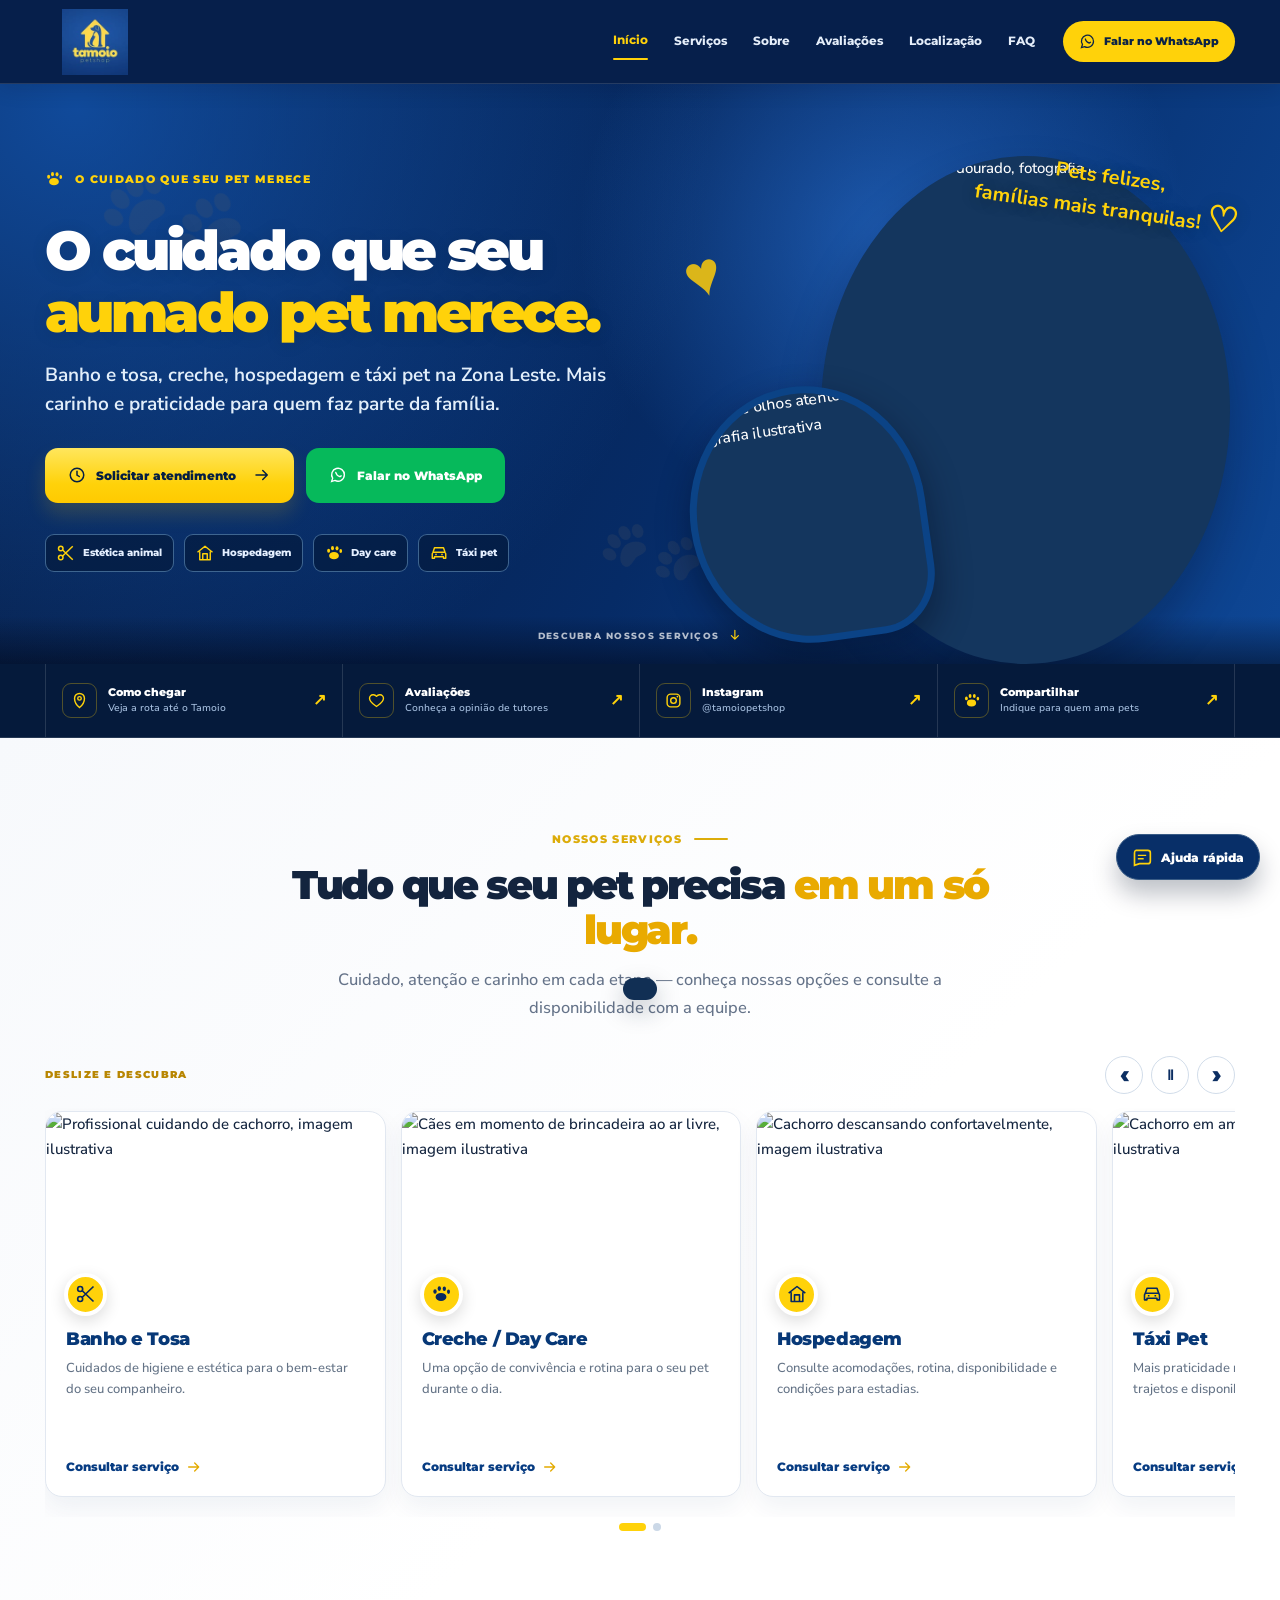
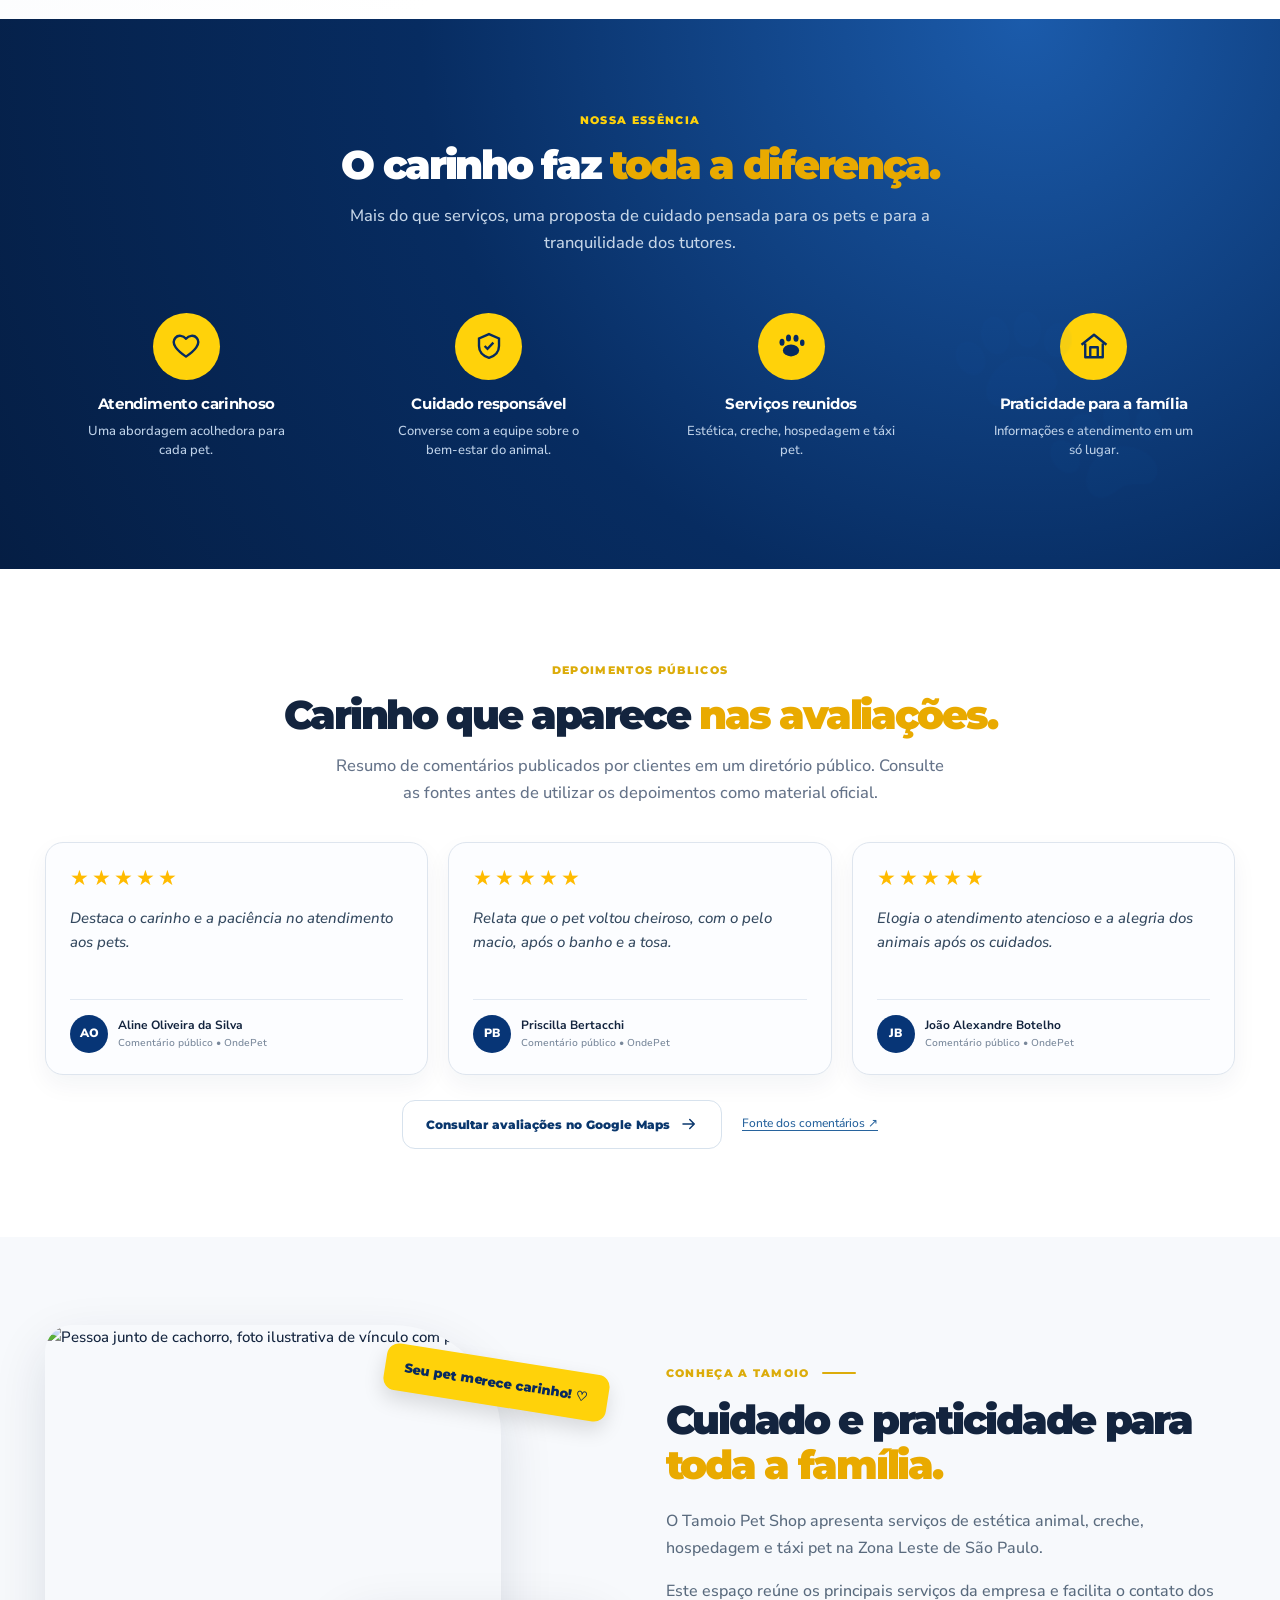
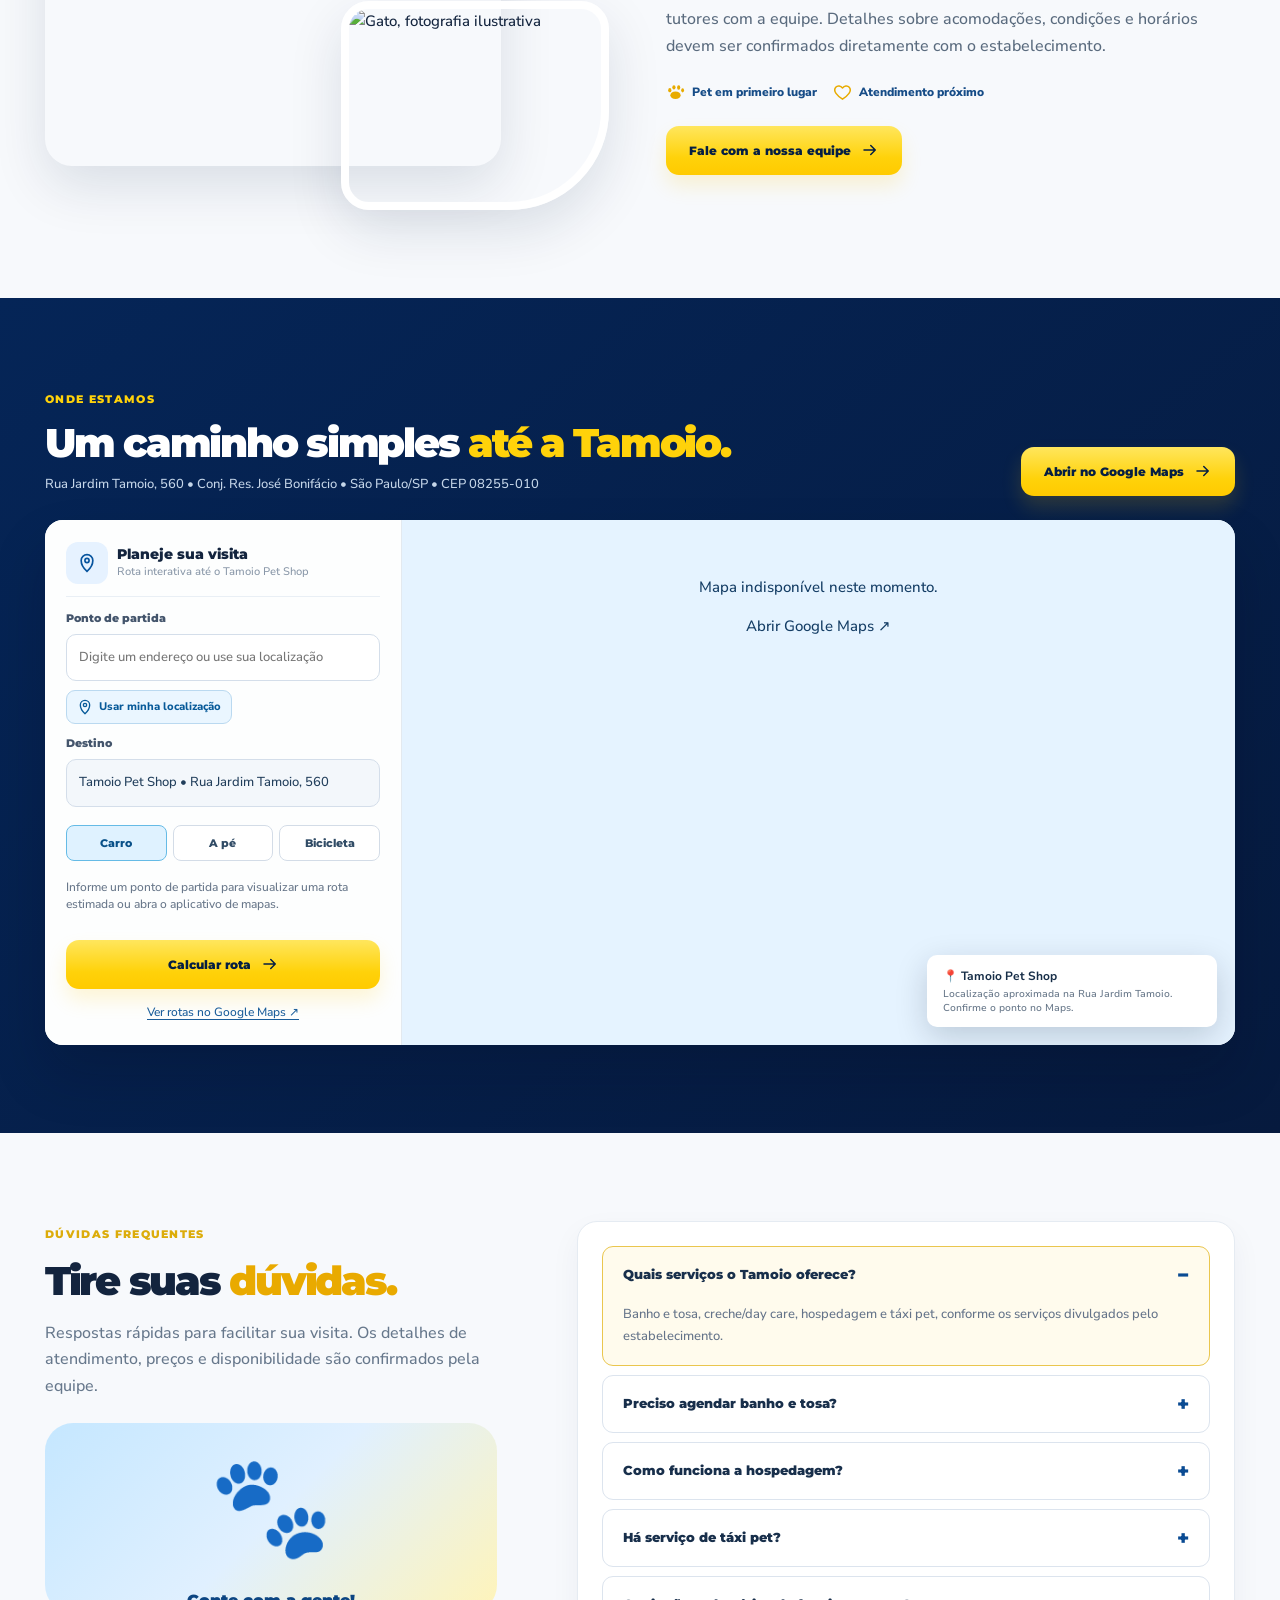
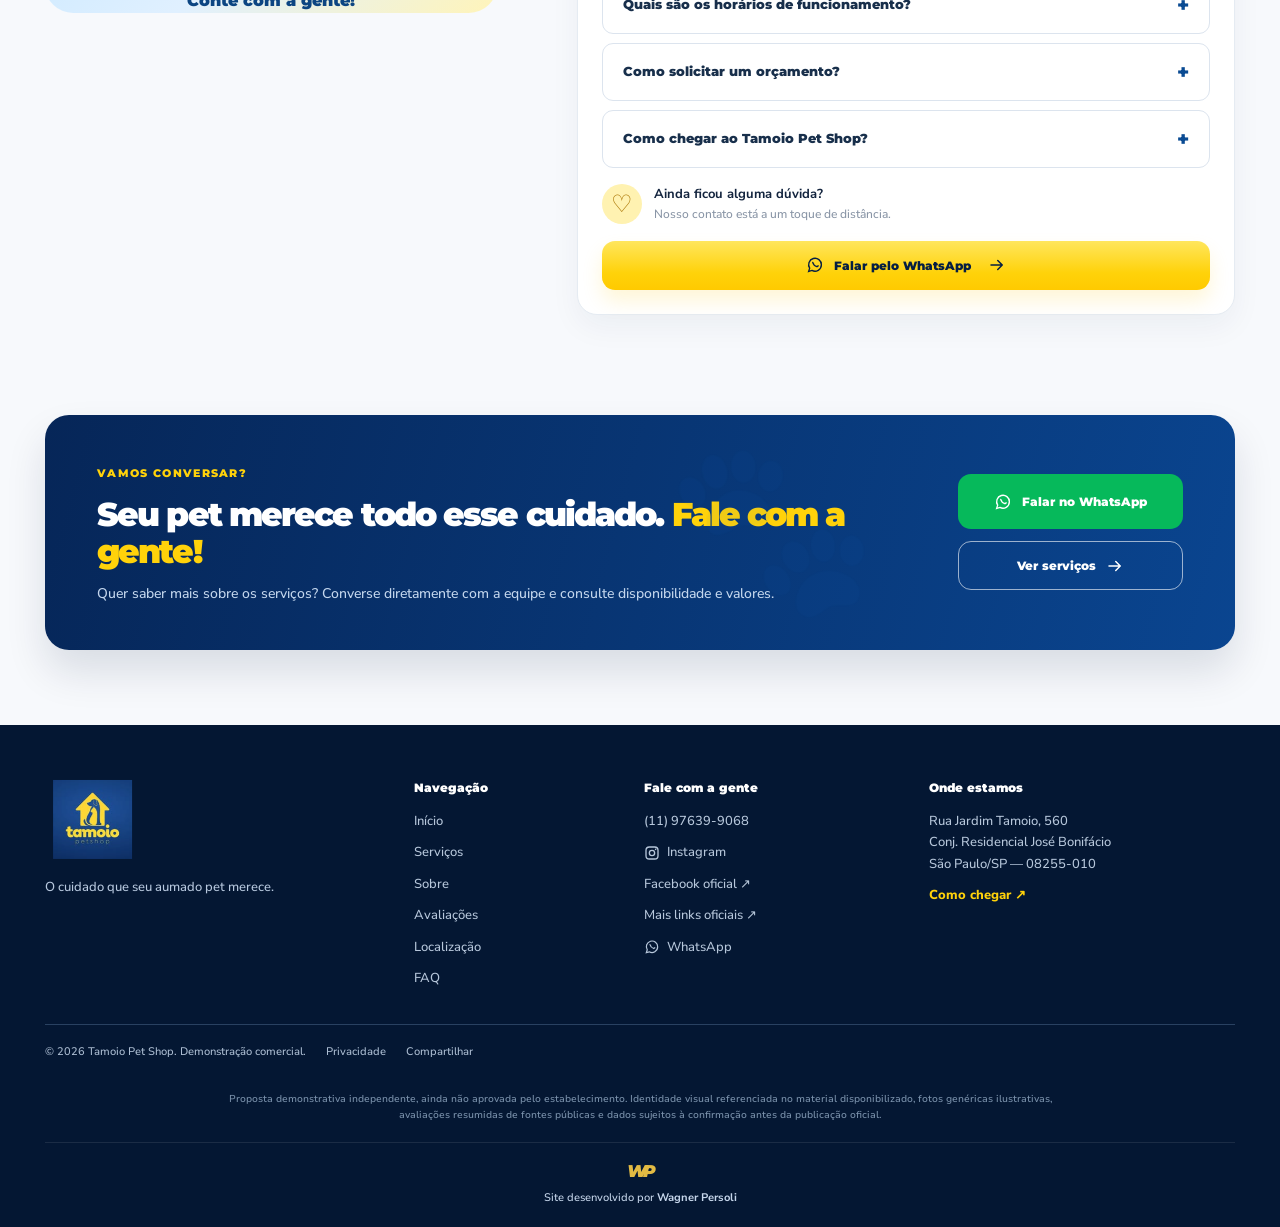
==== commit 45f81805: "fix: reference first-party original Tamoio logo instead of external CDN" ====
--- a/index.html
+++ b/index.html
@@ -9,7 +9,7 @@
   <meta property="og:title" content="Tamoio Pet Shop | O cuidado que seu aumado pet merece">
   <meta property="og:description" content="Banho e tosa, creche, hospedagem e táxi pet em Itaquera. Apresentação demonstrativa sujeita à aprovação do estabelecimento.">
   <title>Tamoio Pet Shop | Cuidado de verdade para o seu aumado pet</title>
-  <link rel="icon" type="image/png" href="https://d2ol7oe51mr4n9.cloudfront.net/user_3JhQvbqmnhrGFN2Ksxvav3ksiES/9d2b202d-14c0-49d2-ac35-82a96428d3fa.png">
+  <link rel="icon" type="image/png" href="assets/logo-tamoio.png">
   <link rel="preconnect" href="https://images.unsplash.com">
   <link rel="preconnect" href="https://fonts.googleapis.com">
   <link rel="preconnect" href="https://fonts.gstatic.com" crossorigin>
@@ -41,7 +41,7 @@
 <a class="skip-link" href="#principal">Pular para o conteúdo</a>
 <header class="site-header" id="topo">
   <div class="container header-inner">
-    <a class="brand" href="#inicio" aria-label="Tamoio Pet Shop — início"><img src="https://d2ol7oe51mr4n9.cloudfront.net/user_3JhQvbqmnhrGFN2Ksxvav3ksiES/9d2b202d-14c0-49d2-ac35-82a96428d3fa.png" width="120" height="98" alt="Logotipo amarelo Tamoio Pet Shop" fetchpriority="high"><span class="brand-word"><strong>tamoio</strong><small>petshop</small></span></a>
+    <a class="brand" href="#inicio" aria-label="Tamoio Pet Shop — início"><img src="assets/logo-tamoio.png" width="120" height="98" alt="Logotipo amarelo Tamoio Pet Shop" fetchpriority="high"><span class="brand-word"><strong>tamoio</strong><small>petshop</small></span></a>
     <nav class="desktop-nav" aria-label="Menu principal">
       <a class="active" href="#inicio">Início</a><a href="#servicos">Serviços</a><a href="#sobre">Sobre</a><a href="#avaliacoes">Avaliações</a><a href="#localizacao">Localização</a><a href="#faq">FAQ</a>
     </nav>
@@ -167,7 +167,7 @@
 <section class="contact-section" id="contato"><div class="container contact-banner"><div><span class="eyebrow eyebrow-yellow">VAMOS CONVERSAR?</span><h2>Seu pet merece todo esse cuidado. <em>Fale com a gente!</em></h2><p>Quer saber mais sobre os serviços? Converse diretamente com a equipe e consulte disponibilidade e valores.</p></div><div class="contact-actions"><a class="btn btn-green btn-lg" href="https://wa.me/5511976399068?text=Ol%C3%A1%21%20Vim%20pelo%20site%20e%20gostaria%20de%20atendimento." target="_blank" rel="noopener noreferrer"><svg><use href="#i-wa"/></svg> Falar no WhatsApp</a><a class="btn btn-outline-white" href="#servicos">Ver serviços <svg><use href="#i-arrow"/></svg></a></div></div></section>
 </main>
 <footer class="site-footer"><div class="container">
-  <div class="footer-top"><div class="footer-brand"><a class="brand" href="#inicio" aria-label="Voltar ao início"><img src="https://d2ol7oe51mr4n9.cloudfront.net/user_3JhQvbqmnhrGFN2Ksxvav3ksiES/9d2b202d-14c0-49d2-ac35-82a96428d3fa.png" alt="Logotipo Tamoio Pet Shop" width="90" height="80"><span class="brand-word"><strong>tamoio</strong><small>petshop</small></span></a><p>O cuidado que seu aumado pet merece.</p></div>
+  <div class="footer-top"><div class="footer-brand"><a class="brand" href="#inicio" aria-label="Voltar ao início"><img src="assets/logo-tamoio.png" alt="Logotipo Tamoio Pet Shop" width="90" height="80"><span class="brand-word"><strong>tamoio</strong><small>petshop</small></span></a><p>O cuidado que seu aumado pet merece.</p></div>
     <div class="footer-links"><strong>Navegação</strong><a href="#inicio">Início</a><a href="#servicos">Serviços</a><a href="#sobre">Sobre</a><a href="#avaliacoes">Avaliações</a><a href="#localizacao">Localização</a><a href="#faq">FAQ</a></div>
     <div class="footer-links"><strong>Fale com a gente</strong><a href="tel:+5511976399068">(11) 97639-9068</a><a href="https://www.instagram.com/tamoiopetshop/" target="_blank" rel="noopener noreferrer"><svg><use href="#i-inst"/></svg> Instagram</a><a href="https://www.facebook.com/share/196HDpK1MU/" target="_blank" rel="noopener noreferrer">Facebook oficial ↗</a><a href="https://linktr.ee/tamoiopet" target="_blank" rel="noopener noreferrer">Mais links oficiais ↗</a><a href="https://wa.me/5511976399068" target="_blank" rel="noopener noreferrer"><svg><use href="#i-wa"/></svg> WhatsApp</a></div>
     <div class="footer-address"><strong>Onde estamos</strong><p>Rua Jardim Tamoio, 560<br>Conj. Residencial José Bonifácio<br>São Paulo/SP — 08255-010</p><a href="https://www.google.com/maps/dir/?api=1&destination=Rua%20Jardim%20Tamoio%20560%2C%20S%C3%A3o%20Paulo%2C%20SP" target="_blank" rel="noopener noreferrer">Como chegar ↗</a></div>
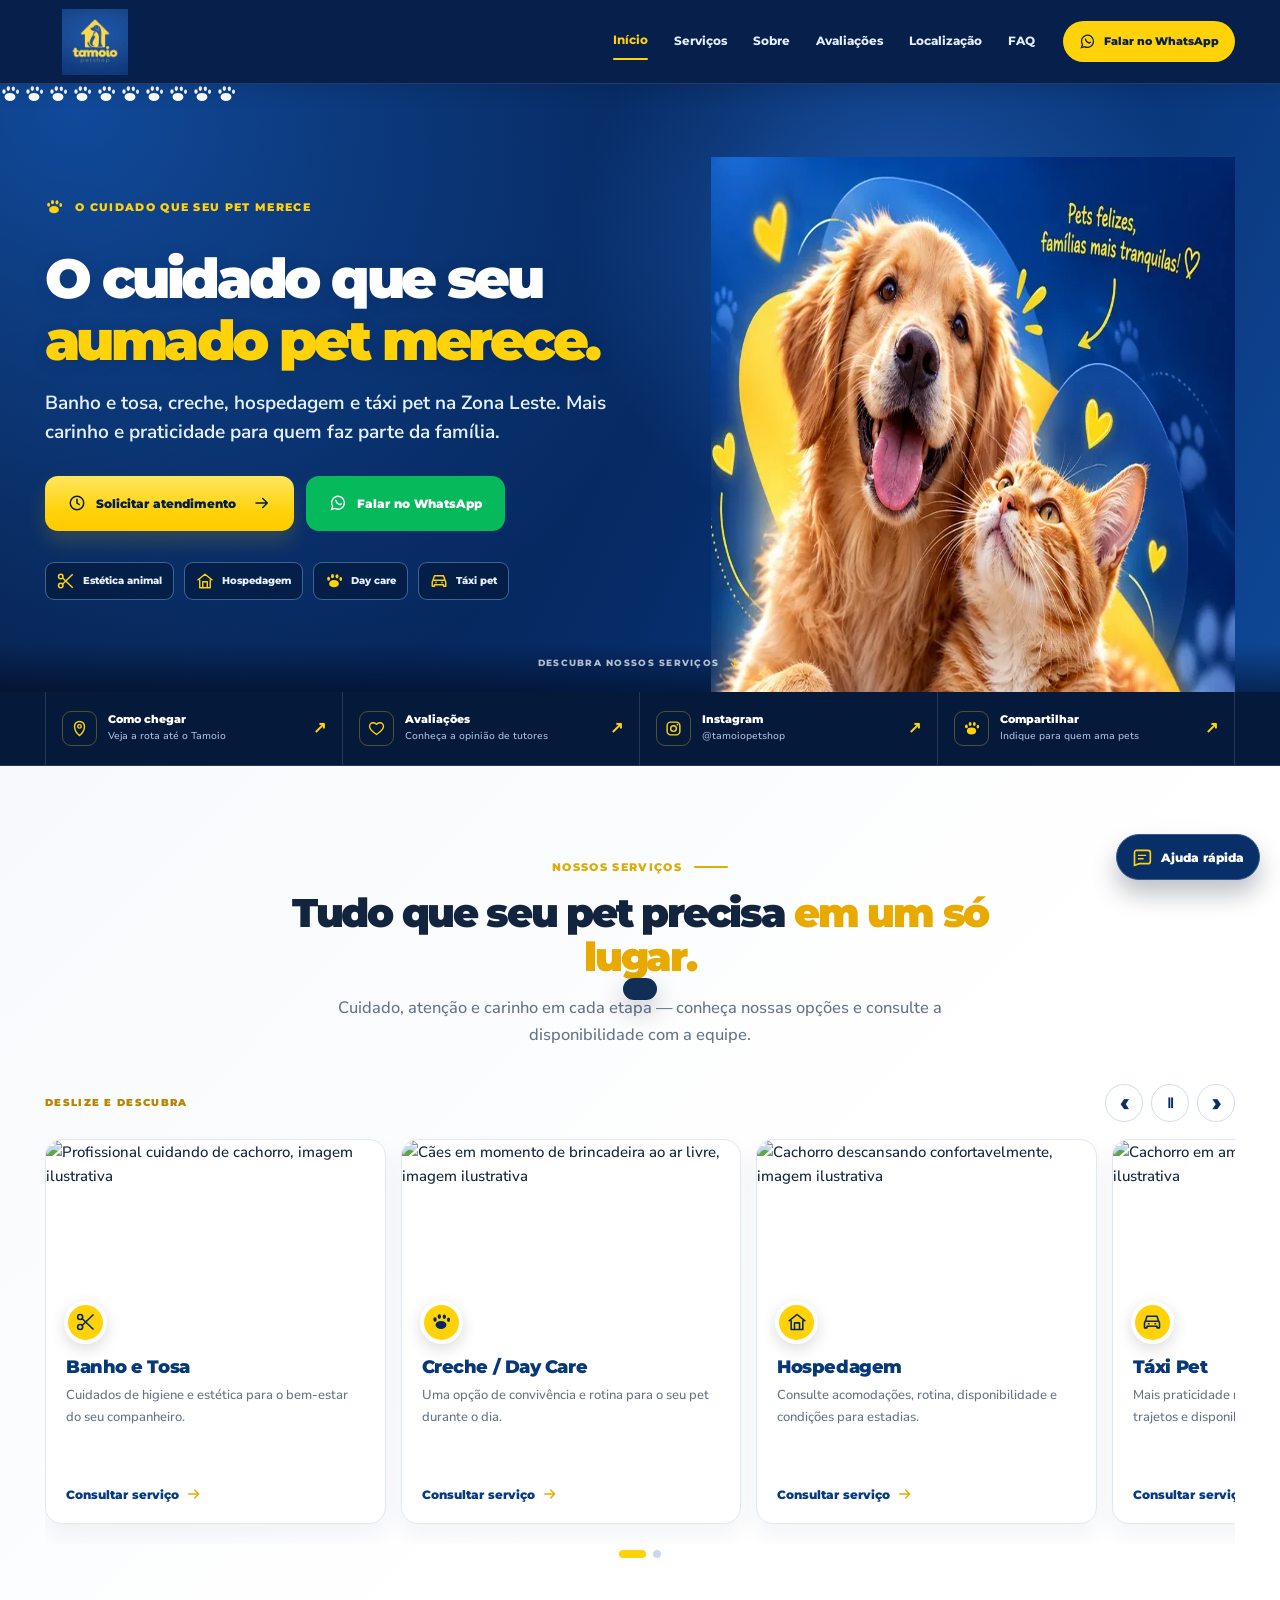
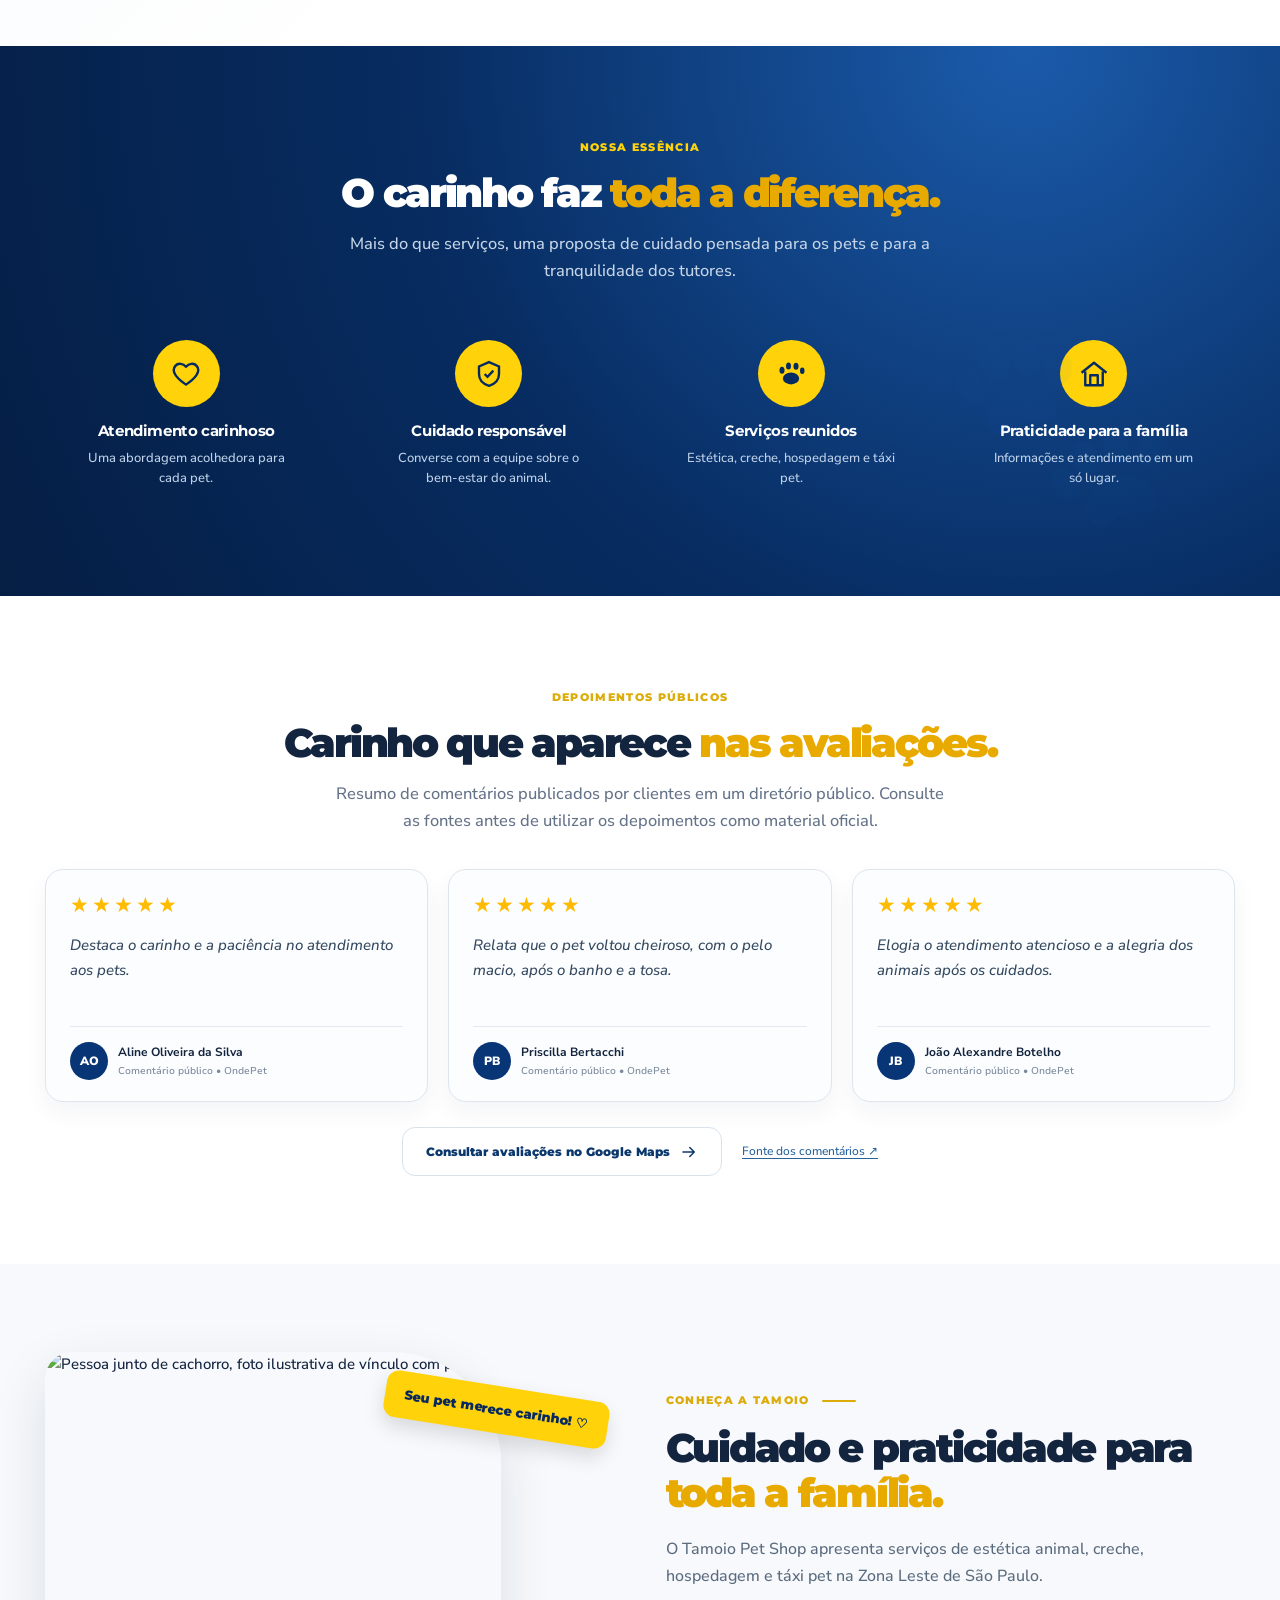
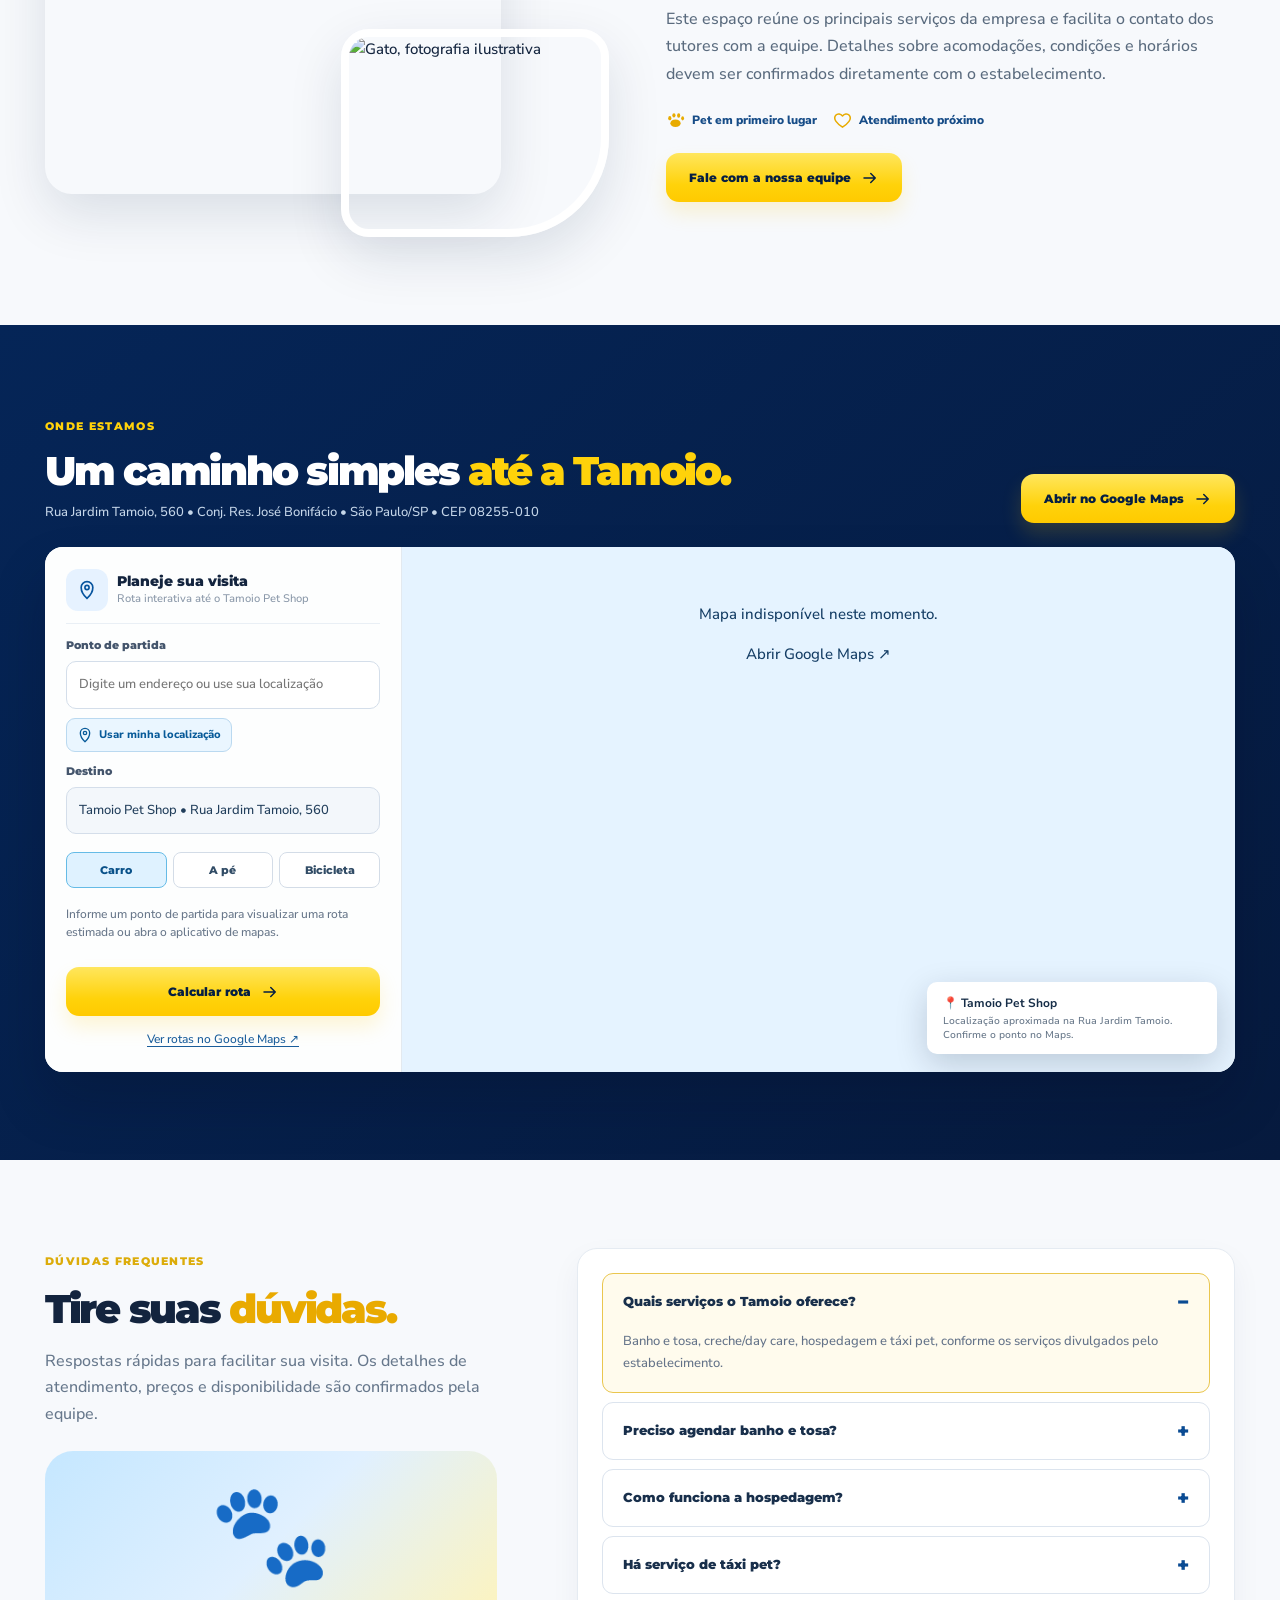
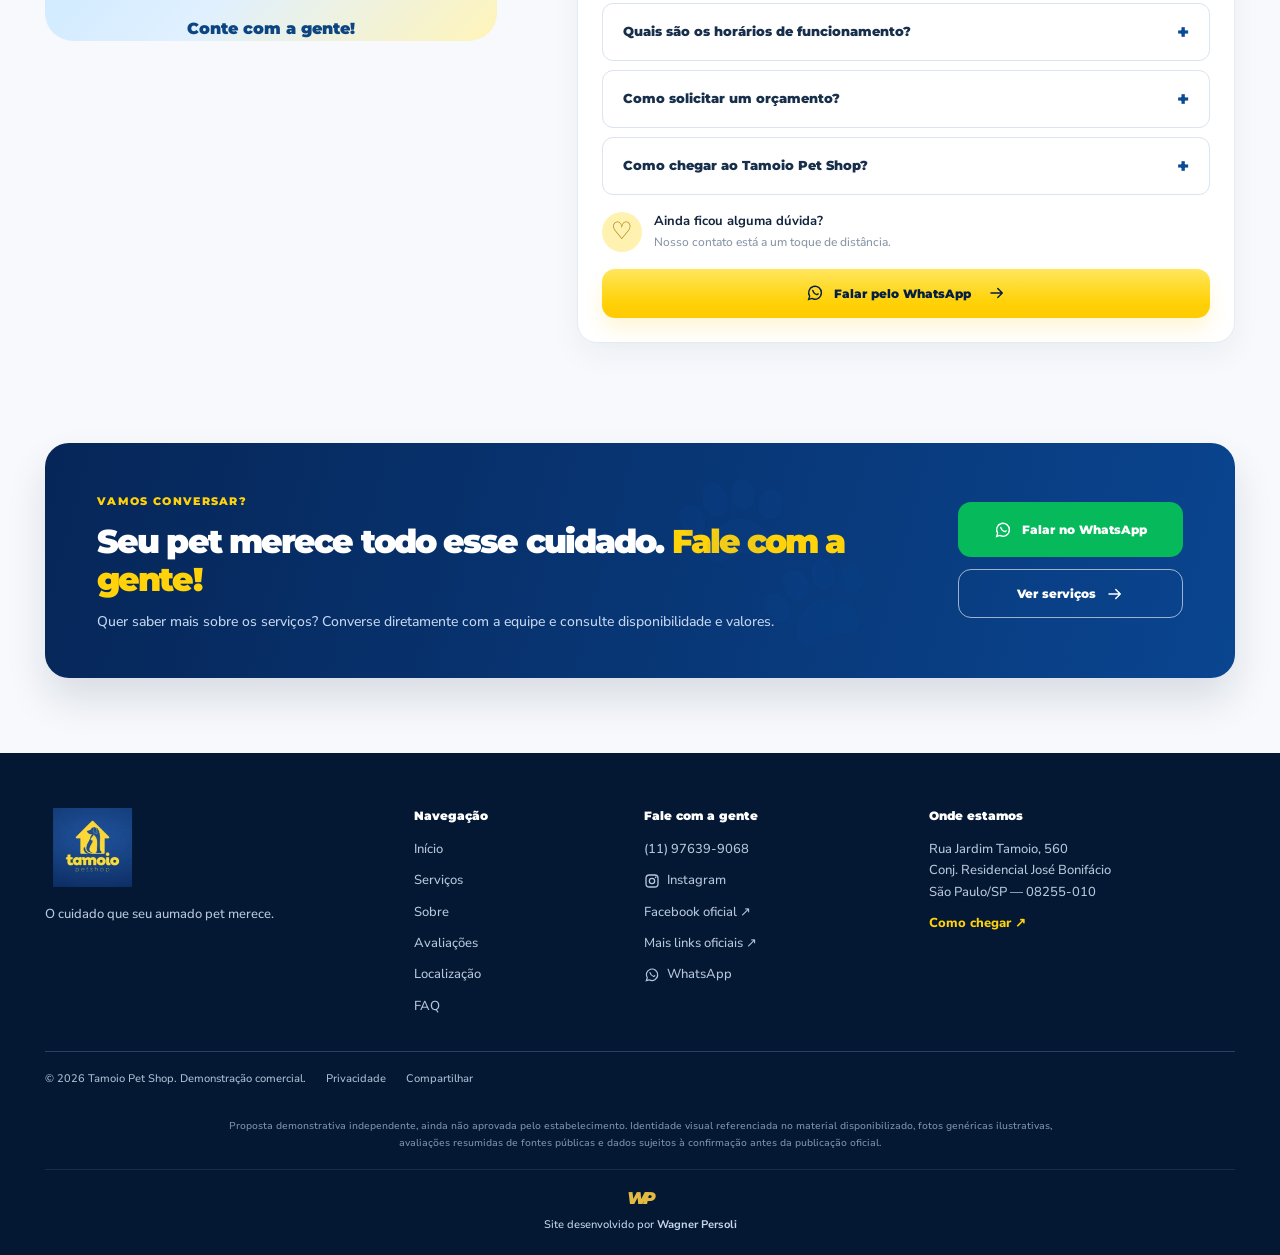
==== commit 5f637a11: "feat(hero): isolate approved dog/cat illustration and interactive paw/heart layers" ====
--- a/index.html
+++ b/index.html
@@ -54,8 +54,20 @@
   </nav>
 </header>
 <main id="principal">
-<section id="inicio" class="hero section-dark" aria-labelledby="heroTitle">
-  <div class="hero-glow" aria-hidden="true"></div><span class="hero-paw paw-one" aria-hidden="true">🐾</span><span class="hero-paw paw-two" aria-hidden="true">🐾</span>
+<section id="inicio" class="hero section-dark premium-pet-hero" aria-labelledby="heroTitle">
+  <div class="hero-glow" aria-hidden="true"></div>
+  <div class="hero-paw-trail" aria-hidden="true">
+    <span class="paw-track paw-track-1"><svg><use href="#i-paw"/></svg></span>
+    <span class="paw-track paw-track-2"><svg><use href="#i-paw"/></svg></span>
+    <span class="paw-track paw-track-3"><svg><use href="#i-paw"/></svg></span>
+    <span class="paw-track paw-track-4"><svg><use href="#i-paw"/></svg></span>
+    <span class="paw-track paw-track-5"><svg><use href="#i-paw"/></svg></span>
+    <span class="paw-track paw-track-6"><svg><use href="#i-paw"/></svg></span>
+    <span class="paw-track paw-track-7"><svg><use href="#i-paw"/></svg></span>
+    <span class="paw-track paw-track-8"><svg><use href="#i-paw"/></svg></span>
+    <span class="paw-track paw-track-9"><svg><use href="#i-paw"/></svg></span>
+    <span class="paw-track paw-track-10"><svg><use href="#i-paw"/></svg></span>
+  </div>
   <div class="container hero-layout">
     <div class="hero-copy reveal">
       <span class="eyebrow eyebrow-yellow"><svg><use href="#i-paw"/></svg> O CUIDADO QUE SEU PET MERECE</span>
@@ -72,11 +84,18 @@
         <a href="#servicos"><svg><use href="#i-car"/></svg> Táxi pet</a>
       </div>
     </div>
-    <div class="hero-visual reveal" aria-label="Fotografias ilustrativas de cães e gatos">
-      <div class="hero-photo photo-main"><img src="https://images.unsplash.com/photo-1552053831-71594a27632d?w=1100&q=82&fit=crop" alt="Cachorro de pelo dourado, fotografia ilustrativa" width="700" height="850" fetchpriority="high"></div>
-      <div class="hero-photo photo-cat"><img src="https://images.unsplash.com/photo-1573865526739-10659fec78a5?w=600&q=82&fit=crop" alt="Gato de olhos atentos, fotografia ilustrativa" width="350" height="390" loading="lazy"></div>
-      <span class="hero-note">Pets felizes,<br>famílias mais tranquilas! <span>♡</span></span>
-      <span class="hero-heart" aria-hidden="true">♥</span>
+    <div class="hero-visual pet-hero-stage reveal" id="heroPetStage">
+      <!-- Cão e gato do esboço aprovado, separados da interface para manter CTAs acessíveis. -->
+      <div class="pet-hero-scene">
+        <img class="pet-hero-art" src="assets/tamoio-pets-motion.webp" alt="Arte ilustrativa com um golden retriever e um gato alaranjado; mensagem: pets felizes, famílias mais tranquilas." width="862" height="670" fetchpriority="high" decoding="async">
+        <span class="pet-scene-heart pet-heart-1" aria-hidden="true">♥</span>
+        <span class="pet-scene-heart pet-heart-2" aria-hidden="true">♥</span>
+        <span class="pet-scene-heart pet-heart-3" aria-hidden="true">♥</span>
+        <span class="pet-scene-heart pet-heart-4" aria-hidden="true">♥</span>
+        <button class="pet-scene-touch" id="petSceneTouch" type="button" aria-label="Fazer carinho nos pets e soltar corações" title="Clique ou toque para dar carinho aos pets">
+          <span class="pet-scene-hint" aria-hidden="true">Dê carinho <span>♡</span></span>
+        </button>
+      </div>
     </div>
   </div>
   <div class="hero-scroll"><span>DESCUBRA NOSSOS SERVIÇOS</span><svg><use href="#i-arrow"/></svg></div>
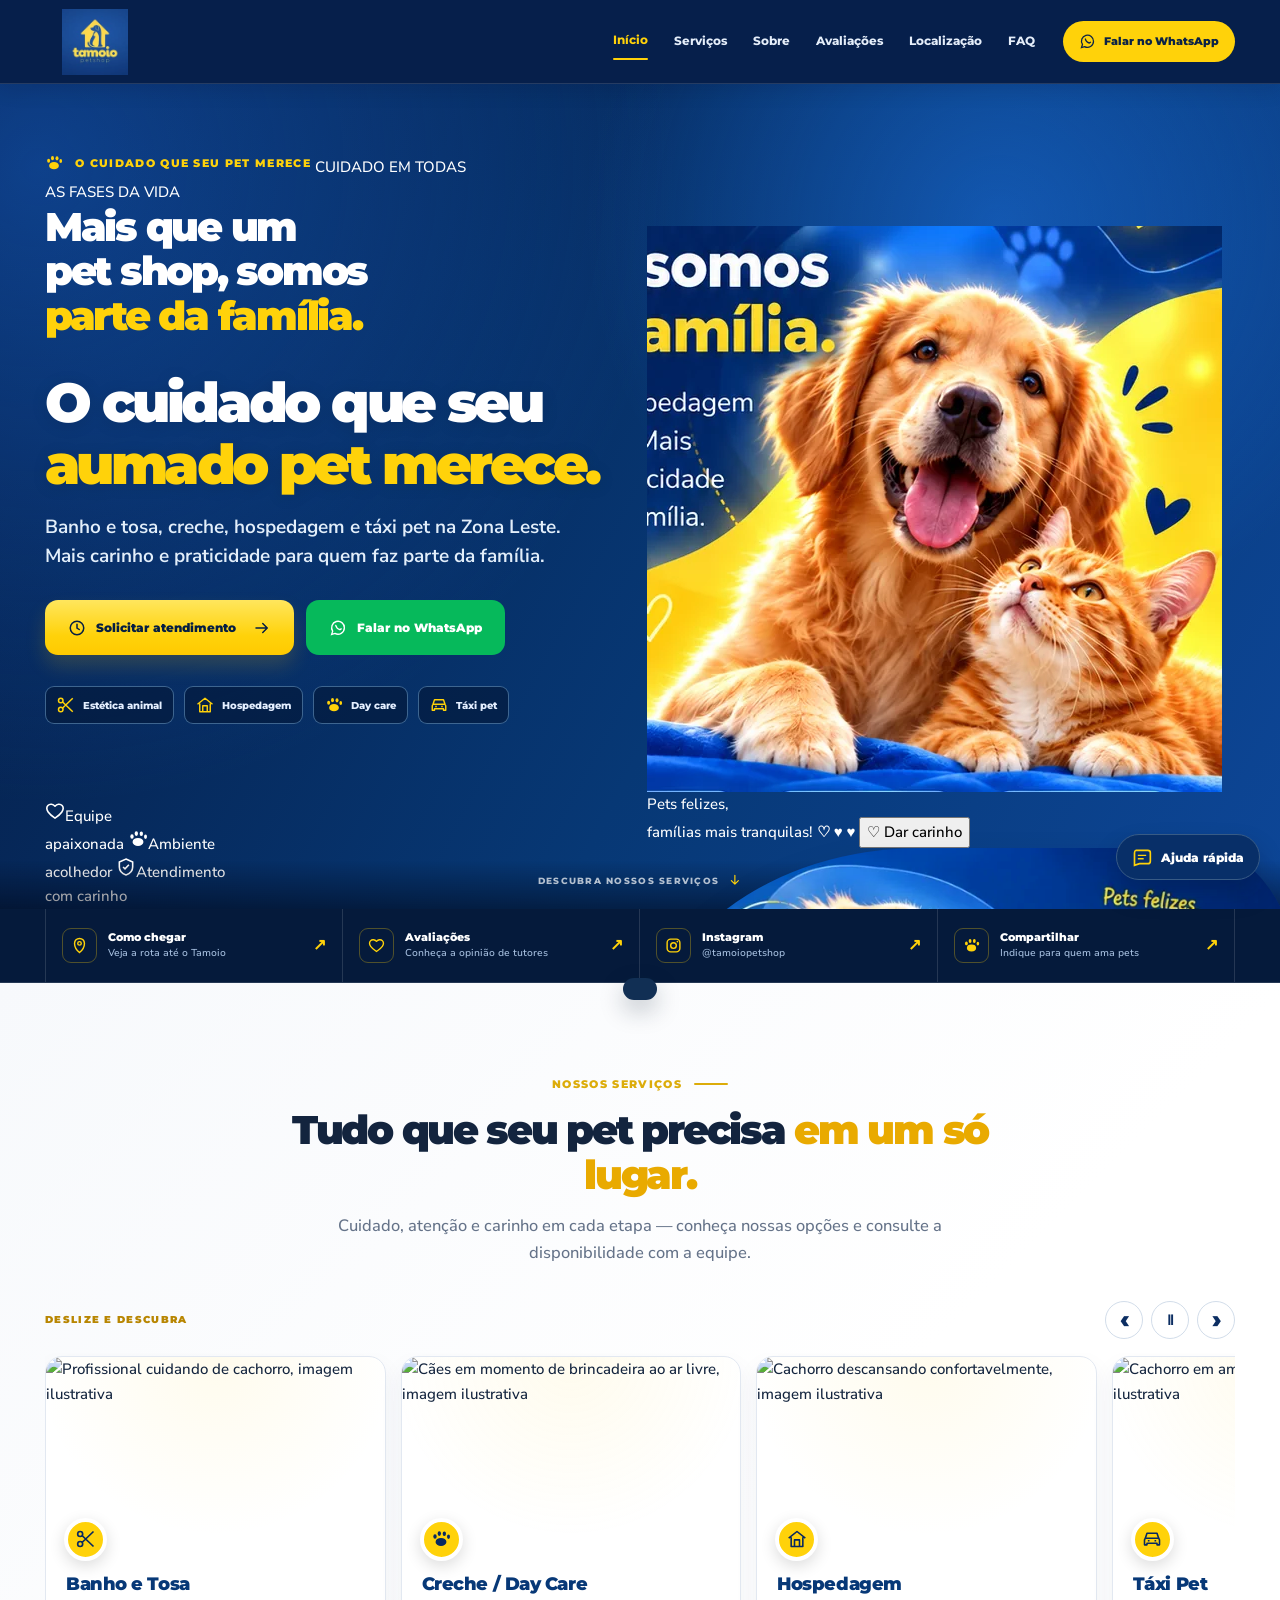
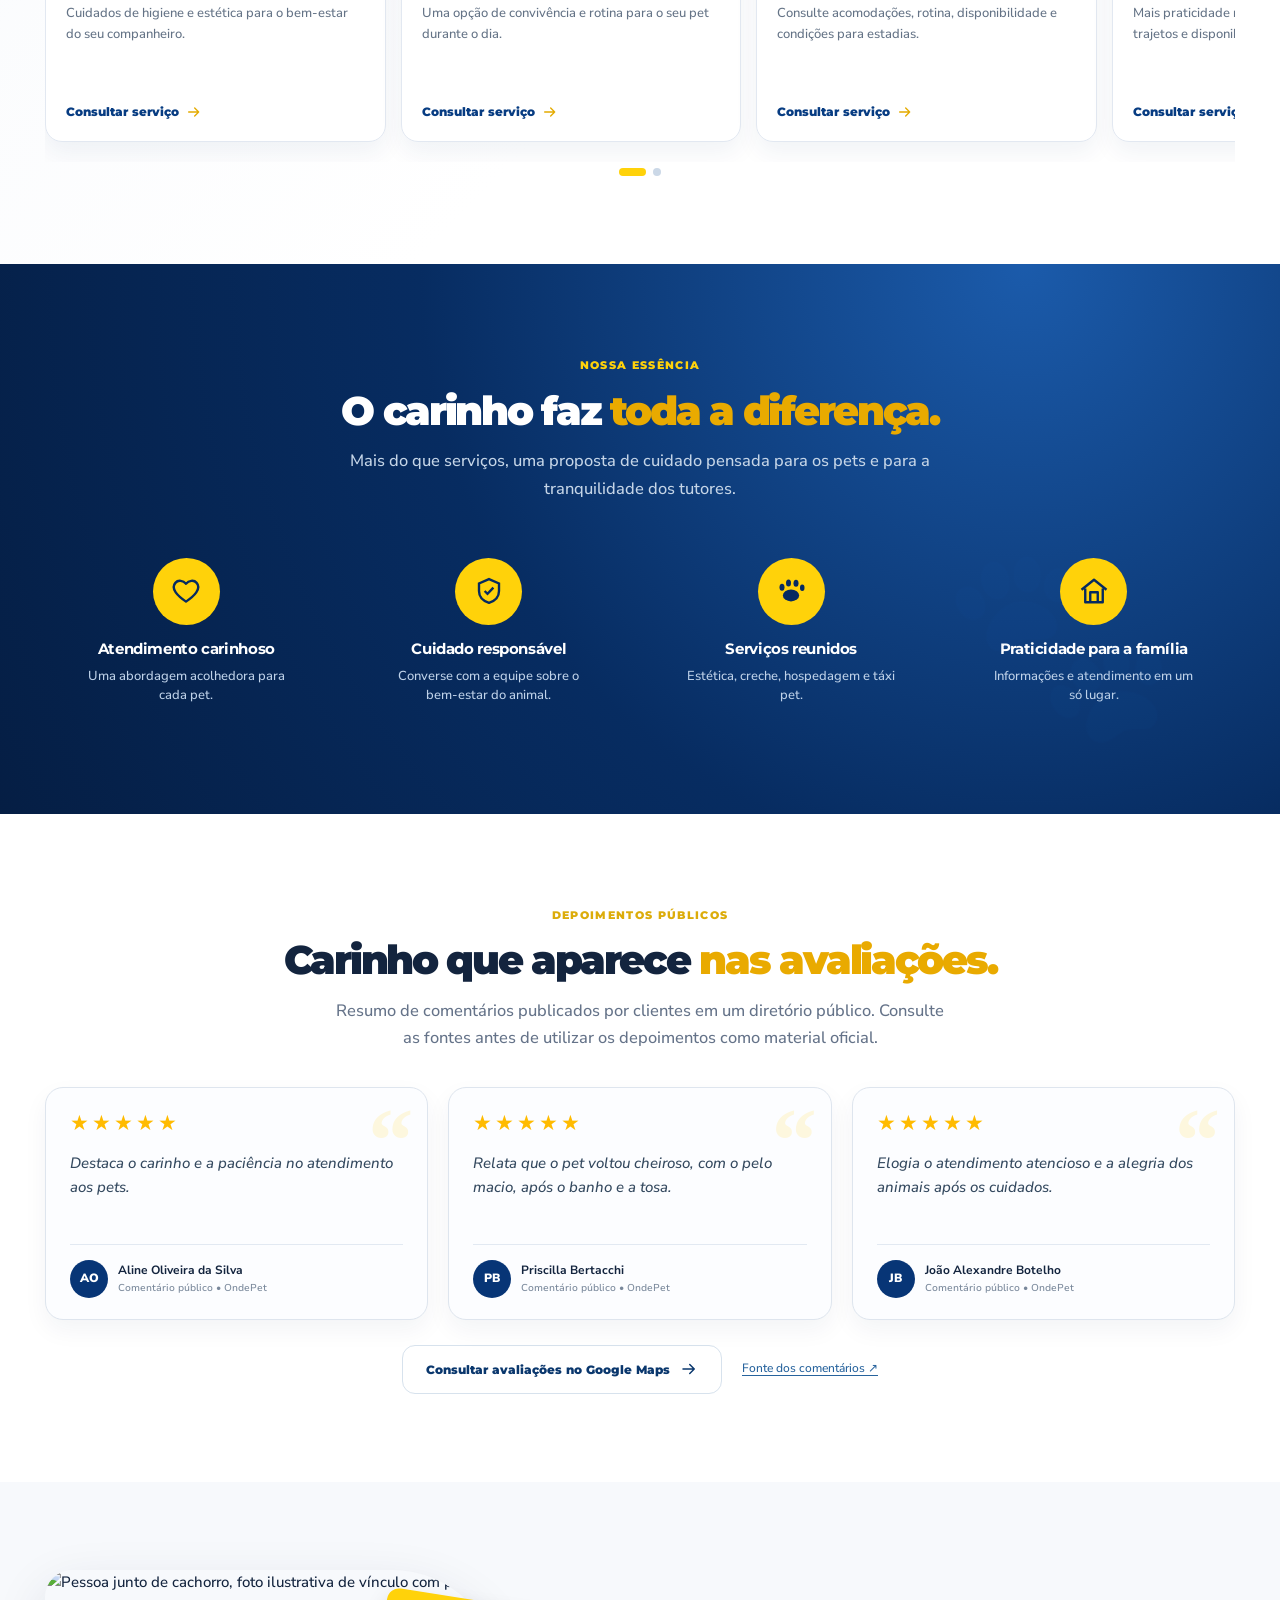
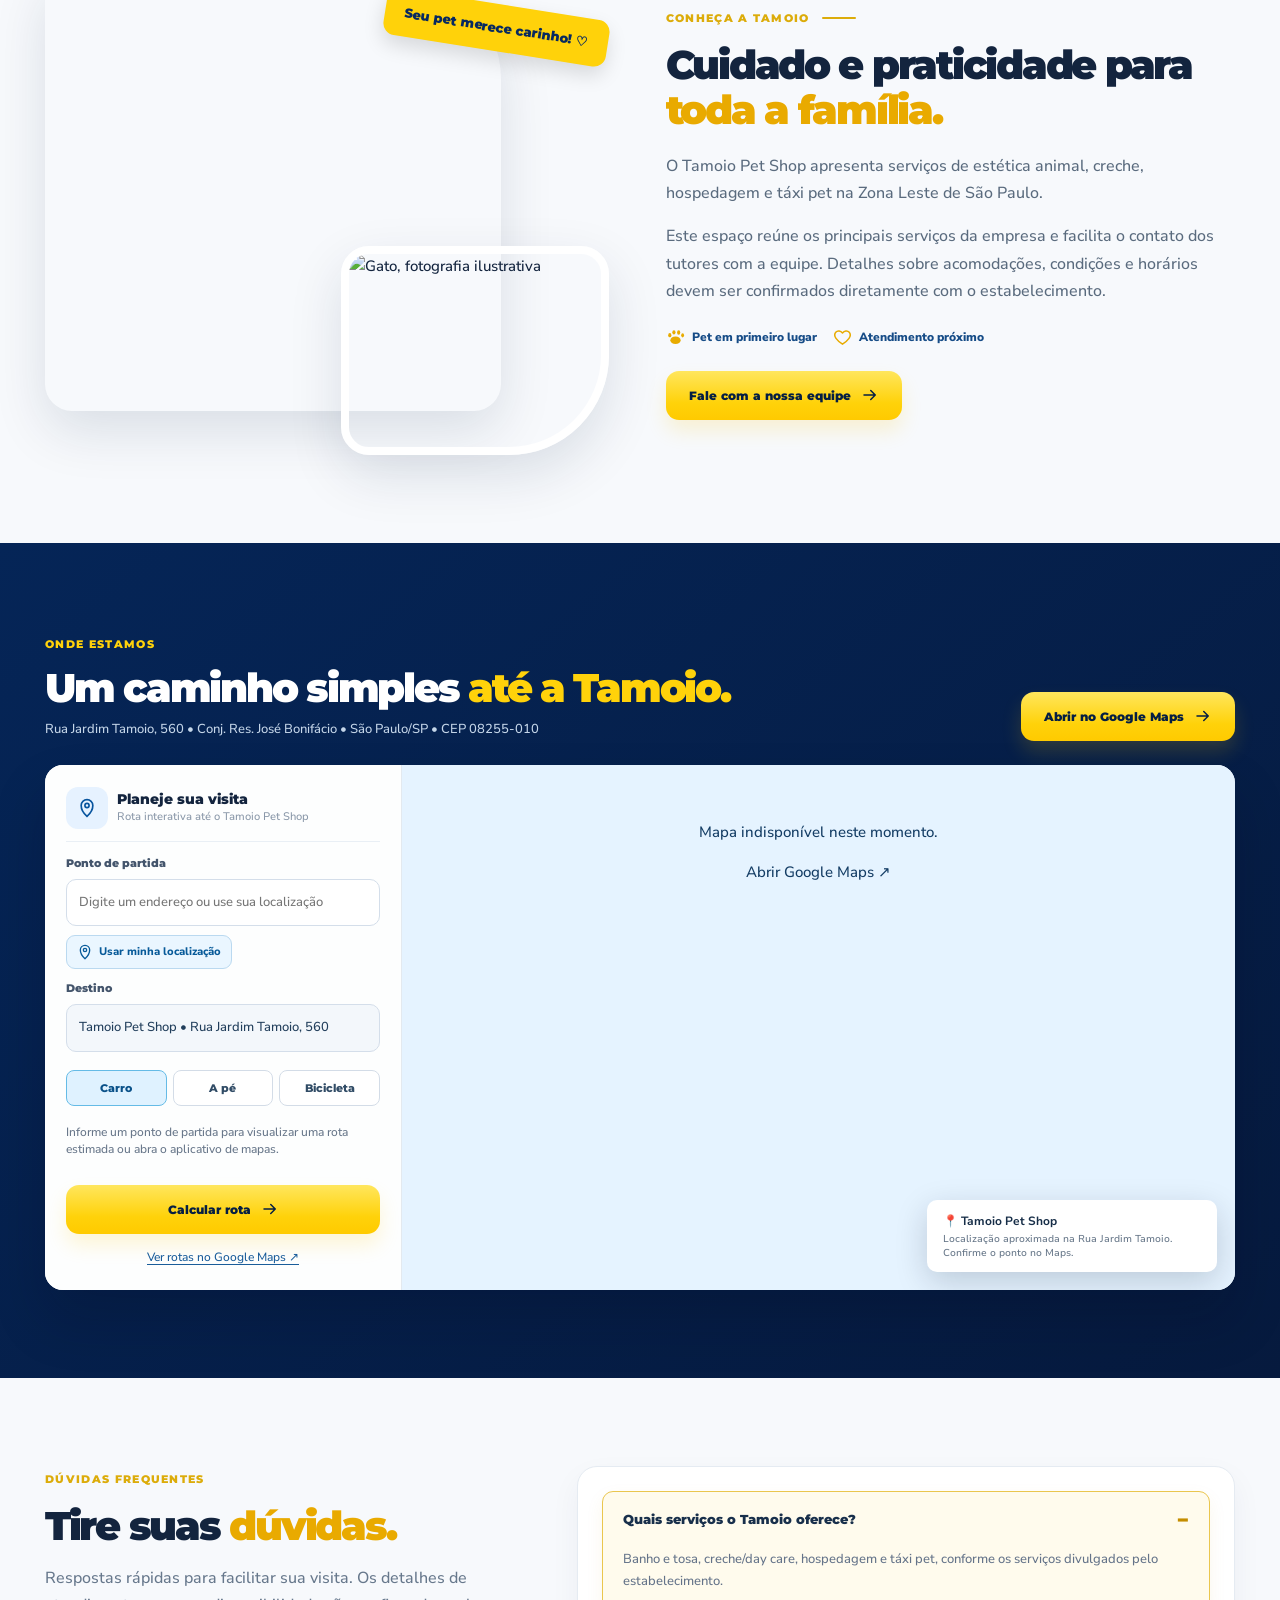
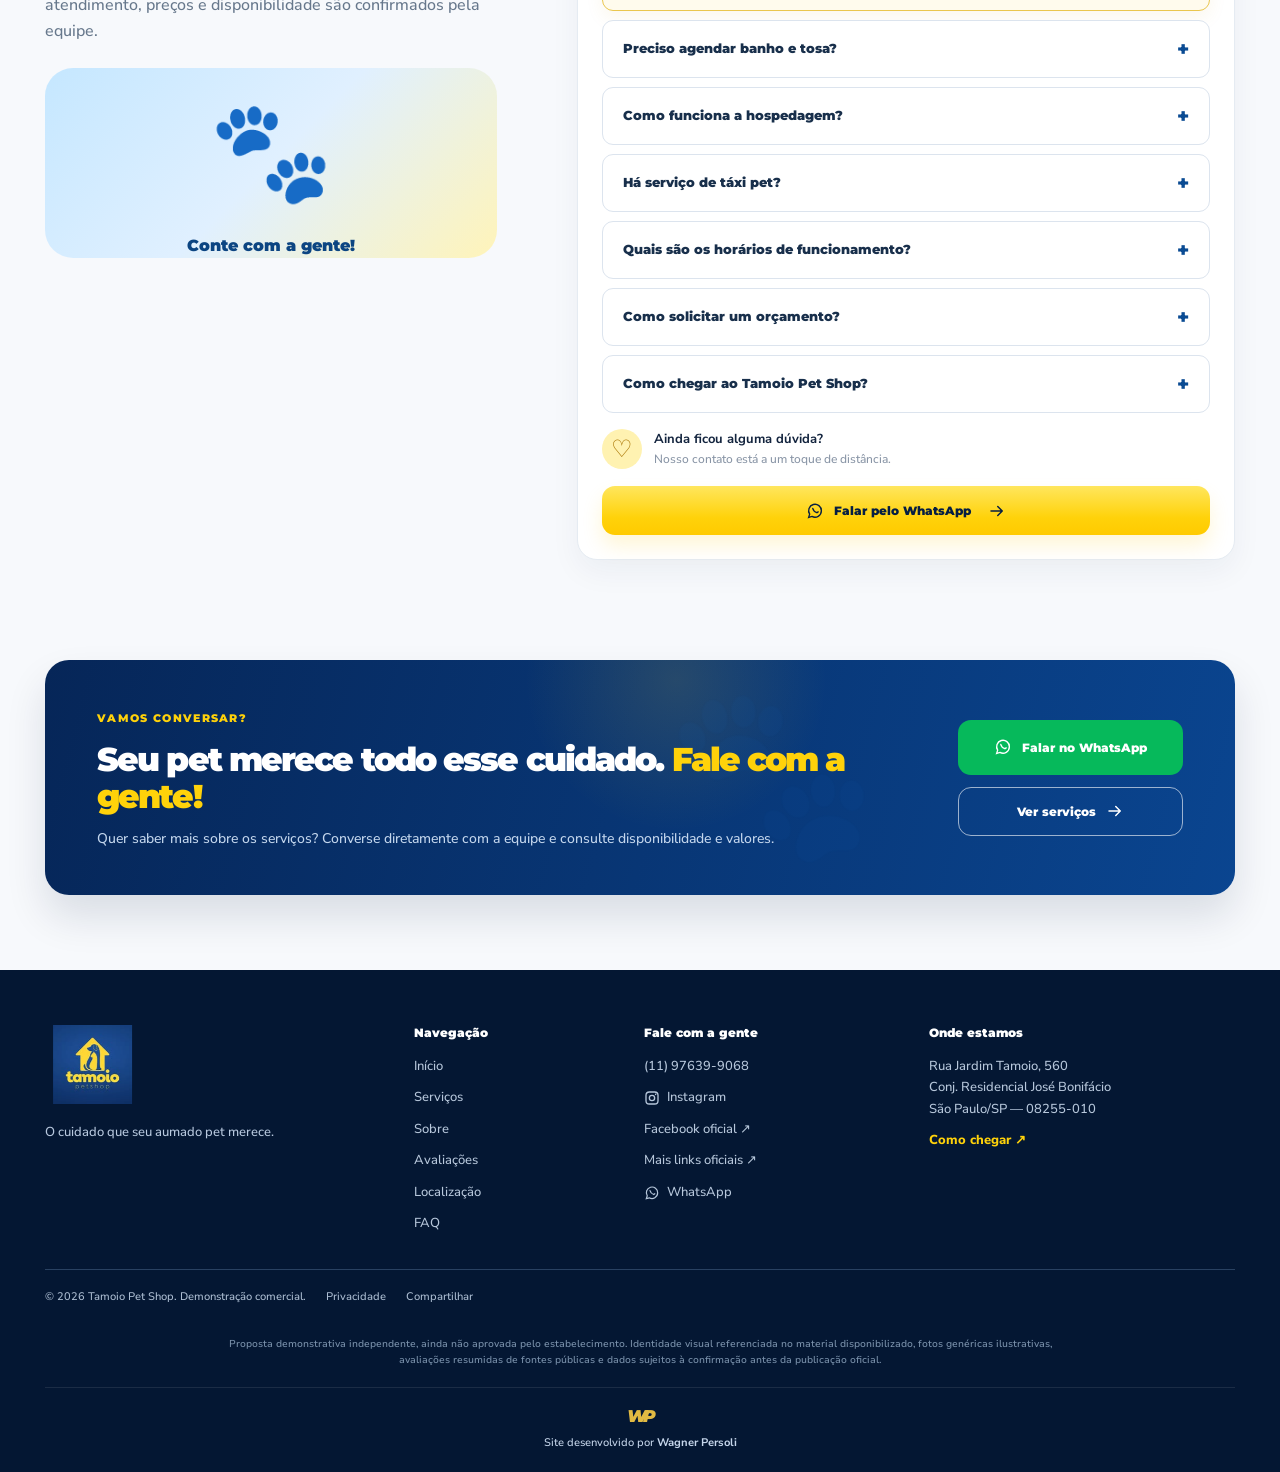
==== commit 34d03e8c: "feat(mobile hero): implement approved family layout and functional feature controls" ====
--- a/index.html
+++ b/index.html
@@ -71,6 +71,8 @@
   <div class="container hero-layout">
     <div class="hero-copy reveal">
       <span class="eyebrow eyebrow-yellow"><svg><use href="#i-paw"/></svg> O CUIDADO QUE SEU PET MERECE</span>
+      <span class="mobile-family-kicker">CUIDADO EM TODAS<br>AS FASES DA VIDA</span>
+      <h2 class="mobile-family-title">Mais que um<br>pet shop, somos<br><em>parte da família.</em></h2>
       <h1 id="heroTitle">O cuidado que seu <em>aumado pet merece.</em></h1>
       <p>Banho e tosa, creche, hospedagem e táxi pet na Zona Leste. Mais carinho e praticidade para quem faz parte da família.</p>
       <div class="hero-actions">
@@ -85,6 +87,14 @@
       </div>
     </div>
     <div class="hero-visual pet-hero-stage reveal" id="heroPetStage">
+      <div class="mobile-family-scene" aria-label="Cachorro e gato da arte demonstrativa Tamoio">
+        <div class="mobile-family-glow" aria-hidden="true"></div>
+        <img src="assets/tamoio-family-animals.webp" class="mobile-family-animals" alt="Cachorro golden retriever e gato laranja juntos, em composição ilustrativa azul e amarela" width="575" height="566" fetchpriority="high">
+        <span class="mobile-family-quote">Pets felizes,<br>famílias mais tranquilas! <b>♡</b></span>
+        <span class="mobile-family-spark" aria-hidden="true">♥</span>
+        <span class="mobile-family-spark second" aria-hidden="true">♥</span>
+        <button class="mobile-family-love" type="button" id="familyLove" aria-label="Enviar carinho aos pets">♡ <span>Dar carinho</span></button>
+      </div>
       <!-- Cão e gato do esboço aprovado, separados da interface para manter CTAs acessíveis. -->
       <div class="pet-hero-scene">
         <img class="pet-hero-art" src="assets/tamoio-pets-motion.webp" alt="Arte ilustrativa com um golden retriever e um gato alaranjado; mensagem: pets felizes, famílias mais tranquilas." width="862" height="670" fetchpriority="high" decoding="async">
@@ -96,6 +106,11 @@
           <span class="pet-scene-hint" aria-hidden="true">Dê carinho <span>♡</span></span>
         </button>
       </div>
+    </div>
+    <div class="mobile-family-trust" aria-label="Nossos valores">
+      <span><svg><use href="#i-heart"/></svg>Equipe<br>apaixonada</span>
+      <span><svg><use href="#i-paw"/></svg>Ambiente<br>acolhedor</span>
+      <span><svg><use href="#i-shield"/></svg>Atendimento<br>com carinho</span>
     </div>
   </div>
   <div class="hero-scroll"><span>DESCUBRA NOSSOS SERVIÇOS</span><svg><use href="#i-arrow"/></svg></div>
--- a/assets/styles.css
+++ b/assets/styles.css
@@ -375,4 +375,273 @@
   html{scroll-behavior:auto}
   *,*::before,*::after{animation-duration:.01ms!important;transition-duration:.01ms!important;scroll-behavior:auto!important}
   .reveal{opacity:1;transform:none}
-}+}
+
+/* === HERO TAMOIO — animation refinement | 2026-10-11 ===
+   Scoped exclusively to the hero: no changes to services, chat or route. */
+.premium-pet-hero{--hero-shift-x:0px;--hero-shift-y:0px;--hero-tilt:0deg;background:#06285c}
+.premium-pet-hero .hero-glow{background:
+ radial-gradient(circle at 78% 17%,rgba(34,128,252,.43),transparent 34%),
+ radial-gradient(circle at 3% 10%,rgba(23,103,213,.48),transparent 44%),
+ linear-gradient(118deg,#051b43 0%,#073875 58%,#0d4697 100%)}
+.premium-pet-hero .hero-layout{grid-template-columns:minmax(0,52%) minmax(0,48%);min-height:586px}
+.premium-pet-hero .hero-copy{padding-block:70px 77px}
+.premium-pet-hero .hero-copy h1{max-width:650px;position:relative;z-index:2}
+.premium-pet-hero .hero-copy p{max-width:535px}
+.premium-pet-hero .hero-paw-trail{position:absolute;inset:0;pointer-events:none;z-index:0;overflow:hidden}
+.premium-pet-hero .paw-track{position:absolute;color:#b9d9ff;opacity:0;will-change:transform,opacity;transform:translate3d(0,14px,0) rotate(-30deg);animation:pawMarch 11.7s linear infinite}
+.premium-pet-hero .paw-track svg{width:100%;height:100%;filter:drop-shadow(0 4px 3px rgba(2,13,41,.27))}
+.premium-pet-hero .paw-track-1{left:4%;top:11%;width:57px;height:57px;animation-delay:-1s}
+.premium-pet-hero .paw-track-2{left:11%;top:18%;width:37px;height:37px;animation-delay:-2.4s}
+.premium-pet-hero .paw-track-3{left:2%;top:61%;width:73px;height:73px;animation-delay:-5.4s}
+.premium-pet-hero .paw-track-4{left:17%;top:76%;width:48px;height:48px;animation-delay:-8.6s}
+.premium-pet-hero .paw-track-5{left:38%;top:5%;width:40px;height:40px;animation-delay:-6s}
+.premium-pet-hero .paw-track-6{left:47%;top:66%;width:56px;height:56px;animation-delay:-10s}
+.premium-pet-hero .paw-track-7{left:61%;top:11%;width:39px;height:39px;animation-delay:-3.8s}
+.premium-pet-hero .paw-track-8{left:90%;top:63%;width:70px;height:70px;animation-delay:-9.8s}
+.premium-pet-hero .paw-track-9{left:81%;top:5%;width:30px;height:30px;animation-delay:-7.7s}
+.premium-pet-hero .paw-track-10{left:33%;top:87%;width:36px;height:36px;animation-delay:-4.3s}
+@keyframes pawMarch{
+  0%,100%{opacity:0;transform:translate3d(-14px,30px,0) rotate(-26deg) scale(.82)}
+  24%{opacity:.13}
+  44%{opacity:.23;transform:translate3d(9px,0,0) rotate(-17deg) scale(1)}
+  71%{opacity:.12}
+  90%{opacity:0;transform:translate3d(29px,-31px,0) rotate(-8deg) scale(1.1)}
+}
+.premium-pet-hero .hero-visual{height:575px;width:114%;max-width:none;margin-left:-3%;align-self:end;z-index:1;isolation:isolate}
+.premium-pet-hero .pet-hero-scene{position:relative;width:100%;height:100%;overflow:hidden;border-radius:42% 15% 7% 23% / 36% 24% 9% 20%;
+ background:radial-gradient(circle at 60% 58%,#1760aa 0%,#0d3d83 55%,transparent 80%);
+ transform:translate3d(var(--hero-shift-x),var(--hero-shift-y),0) rotate(var(--hero-tilt));
+ transition:transform .45s cubic-bezier(.2,.8,.2,1),filter .4s;filter:drop-shadow(0 15px 16px rgba(0,7,36,.12));
+}
+.premium-pet-hero .pet-hero-art{display:block;width:100%;height:100%;object-fit:cover;object-position:54% 50%;transform-origin:55% 64%;animation:petBreathe 7.5s ease-in-out infinite alternate;filter:saturate(1.08)}
+@keyframes petBreathe{from{transform:scale(1.022) translate3d(0,0,0)}to{transform:scale(1.06) translate3d(-5px,4px,0)}}
+.premium-pet-hero .pet-scene-heart{position:absolute;z-index:3;color:#ffe02a;line-height:1;filter:drop-shadow(0 1px 6px rgba(255,212,27,.7));pointer-events:none;will-change:transform,opacity}
+.premium-pet-hero .pet-heart-1{left:8%;top:23%;font-size:38px;animation:petHeartbeat 3s ease-in-out infinite}
+.premium-pet-hero .pet-heart-2{right:9%;top:20%;font-size:26px;animation:petHeartbeat 3.4s 1s ease-in-out infinite}
+.premium-pet-hero .pet-heart-3{right:3%;top:54%;font-size:27px;animation:petFloat 5s 1.7s ease-in-out infinite}
+.premium-pet-hero .pet-heart-4{left:8%;top:67%;font-size:18px;animation:petFloat 4.2s .3s ease-in-out infinite}
+@keyframes petHeartbeat{0%,100%{opacity:.6;transform:scale(.88) rotate(-14deg)}18%{opacity:1;transform:scale(1.23) rotate(-9deg)}35%{transform:scale(1.02) rotate(-14deg)}47%{transform:scale(1.16) rotate(-10deg)}66%{transform:scale(.93) rotate(-14deg)}}
+@keyframes petFloat{0%,100%{opacity:.22;transform:translate3d(0,9px,0) rotate(-12deg) scale(.8)}50%{opacity:.9;transform:translate3d(8px,-20px,0) rotate(12deg) scale(1.2)}}
+.premium-pet-hero .pet-scene-touch{position:absolute;inset:0;display:block;width:100%;height:100%;background:transparent;border:0;z-index:5;cursor:pointer;touch-action:pan-y}
+.premium-pet-hero .pet-scene-touch:focus-visible{outline:3px solid #ffe157;outline-offset:-6px;border-radius:36%}
+.premium-pet-hero .pet-scene-hint{position:absolute;bottom:7%;right:9%;display:flex;align-items:center;gap:5px;padding:7px 11px;color:#fff;font:800 11px Montserrat,sans-serif;background:rgba(3,31,70,.78);border:1px solid rgba(255,225,87,.5);border-radius:40px;box-shadow:0 8px 18px #04275366;transition:background .2s,transform .2s;pointer-events:none}
+.premium-pet-hero .pet-scene-hint span{color:#ffde30;font-size:19px;line-height:.9}
+.premium-pet-hero .pet-scene-touch:hover .pet-scene-hint{background:#113e7a;transform:translateY(-3px)}
+.premium-pet-hero .pet-heart-burst{position:absolute;z-index:7;pointer-events:none;color:#ffda19;font-size:var(--burst-size,26px);left:var(--burst-left,50%);top:var(--burst-top,55%);text-shadow:0 0 14px #ffe586;animation:heartBurst 1.28s cubic-bezier(.2,.8,.3,1) forwards}
+@keyframes heartBurst{0%{opacity:0;transform:translate3d(0,6px,0) rotate(-18deg) scale(.4)}16%{opacity:1;transform:scale(1.24)}100%{opacity:0;transform:translate3d(var(--burst-x,30px),var(--burst-y,-120px),0) rotate(var(--burst-rot,20deg)) scale(.78)}}
+.premium-pet-hero .hero-actions .btn{position:relative;overflow:hidden;isolation:isolate}
+.premium-pet-hero .hero-actions .btn::after{content:'';position:absolute;inset:0;width:40%;background:linear-gradient(90deg,transparent,rgba(255,255,255,.4),transparent);transform:skewX(-22deg) translateX(-340%);transition:transform .7s ease;pointer-events:none}
+.premium-pet-hero .hero-actions .btn:hover::after{transform:skewX(-22deg) translateX(450%)}
+.premium-pet-hero .hero-chips a{transition:transform .25s ease,background .2s,border .2s}
+.premium-pet-hero .hero-chips a:hover{transform:translateY(-3px)}
+.premium-pet-hero .hero-chips a:hover svg{animation:petIconWiggle .45s ease-in-out}
+@keyframes petIconWiggle{0%,100%{transform:rotate(0)}35%{transform:rotate(-15deg)}70%{transform:rotate(12deg)}}
+@media (max-width:1150px) and (min-width:951px){
+ .premium-pet-hero .hero-layout{grid-template-columns:minmax(0,53%) minmax(0,47%)}
+ .premium-pet-hero .hero-visual{width:110%;height:515px}
+}
+@media (max-width:950px) and (min-width:701px){
+ .premium-pet-hero .hero-layout{grid-template-columns:minmax(0,52%) minmax(0,48%)}
+ .premium-pet-hero .hero-visual{width:105%;height:480px;margin-left:-2%}
+ .premium-pet-hero .hero-copy{padding-block:45px}
+ .premium-pet-hero .hero-copy h1{font-size:clamp(2.1rem,4.5vw,3rem)}
+}
+@media(max-width:700px){
+ .premium-pet-hero .hero-layout{display:flex;min-height:0;padding-top:20px;padding-bottom:20px}
+ .premium-pet-hero .hero-copy{display:contents}
+ .premium-pet-hero .hero-visual{width:100%;max-width:100%;margin:0;order:4;align-self:center;height:clamp(235px,69vw,355px);flex:0 0 auto}
+ .premium-pet-hero .pet-hero-scene{width:100%;height:100%;border-radius:28% 25% 18% 20% / 25% 22% 20% 22%}
+ .premium-pet-hero .pet-hero-art{object-fit:cover;object-position:50% 47%;animation-duration:9s}
+ .premium-pet-hero .pet-scene-hint{font-size:10px;bottom:6%;right:4%}
+ .premium-pet-hero .pet-heart-1{font-size:23px}
+ .premium-pet-hero .pet-heart-2{font-size:19px}
+ .premium-pet-hero .pet-heart-3{font-size:21px}
+ .premium-pet-hero .hero-paw-trail{display:block}
+ .premium-pet-hero .paw-track-3,.premium-pet-hero .paw-track-4,.premium-pet-hero .paw-track-6,.premium-pet-hero .paw-track-8{display:none}
+ .premium-pet-hero .paw-track{animation-duration:16s}
+ .premium-pet-hero .paw-track svg{opacity:.65}
+}
+@media(max-width:380px){
+ .premium-pet-hero .hero-visual{height:clamp(205px,65vw,240px);flex-basis:auto}
+ .premium-pet-hero .hero-copy h1{font-size:clamp(1.86rem,8.2vw,2.2rem)}
+ .premium-pet-hero .pet-scene-hint{font-size:9px}
+}
+@media(prefers-reduced-motion:reduce){
+ .premium-pet-hero .paw-track,.premium-pet-hero .pet-hero-art,
+ .premium-pet-hero .pet-scene-heart,.premium-pet-hero .pet-heart-burst{animation:none!important;transform:none!important;transition:none!important}
+ .premium-pet-hero .paw-track{opacity:.13}
+ .premium-pet-hero .pet-scene-heart{opacity:.7}
+ .premium-pet-hero .pet-hero-scene{transform:none!important;transition:none!important}
+ .premium-pet-hero .hero-actions .btn::after{display:none}
+}
+
+
+
+/* =============================================================
+   PREMIUM MOTION PASS 02 / 2026-10-11
+   Progressive enhancement only — preserves layout, content,
+   carousel dimensions, navigation, WhatsApp, chat and map.
+   No animation libraries or new network dependencies.
+   ============================================================= */
+
+/* Subtle scroll reading progress (driven by one rAF scroll handler). */
+.site-header::after{
+  content:"";position:absolute;z-index:5;left:0;right:0;bottom:0;
+  height:2px;pointer-events:none;
+  background:linear-gradient(90deg,#ffcf00 0%,#ffeb76 52%,#20a8ef 100%);
+  transform-origin:left center;transform:scaleX(var(--page-scroll,0));
+  box-shadow:0 0 9px rgba(255,210,10,.36);
+}
+
+/* Action strip: gentle icon reaction, no card-height changes. */
+.utility-grid>a svg,.utility-grid>button svg{
+  transition:transform .3s cubic-bezier(.2,.8,.2,1),background-color .25s,border-color .25s;
+}
+.utility-grid>a:is(:hover,:focus-visible) svg,
+.utility-grid>button:is(:hover,:focus-visible) svg{
+  transform:translateY(-2px) rotate(-5deg);
+  background-color:rgba(255,210,10,.13);border-color:rgba(255,210,10,.7);
+}
+
+/* Service cards: small spotlight that tracks the desktop cursor.
+   Focus-visible and tap retain obvious, usable feedback. */
+.service-card{
+  position:relative;isolation:isolate;
+  background:radial-gradient(230px circle at var(--spot-x,50%) var(--spot-y,0%),rgba(255,216,64,.095),transparent 78%),#fff;
+  transition:transform .28s cubic-bezier(.2,.8,.2,1),
+    box-shadow .28s ease,border-color .28s ease;
+}
+.service-card::before{
+  content:"";position:absolute;z-index:4;top:0;left:0;bottom:0;width:3px;
+  background:linear-gradient(180deg,#ffdf4d,#ffb700 50%,#24a6eb);
+  transform:scaleY(0);transform-origin:top;
+  transition:transform .33s cubic-bezier(.2,.8,.2,1);pointer-events:none;
+}
+.service-card:is(:hover,:focus-within){
+  border-color:#b4d4eb;
+  box-shadow:0 20px 42px rgba(7,57,119,.14);
+}
+.service-card:is(:hover,:focus-within)::before{transform:scaleY(1)}
+.service-photo{overflow:visible}
+.service-photo img{
+  transition:transform .72s cubic-bezier(.2,.7,.18,1),filter .45s ease;
+  transform-origin:center;
+}
+.service-card:is(:hover,:focus-within) .service-photo img{
+  transform:scale(1.055);filter:saturate(1.06) contrast(1.025);
+}
+/* Crop only the photograph, never the original yellow service icon. */
+.service-photo img{clip-path:inset(0);transition:transform .72s cubic-bezier(.2,.7,.18,1),clip-path .72s cubic-bezier(.2,.7,.18,1),filter .45s ease}
+.service-card:is(:hover,:focus-within) .service-photo img{clip-path:inset(2.7%)}
+.service-icon{z-index:2}
+.service-icon{
+  transition:transform .32s cubic-bezier(.18,.87,.25,1.25),
+    box-shadow .32s;
+}
+.service-card:is(:hover,:focus-within) .service-icon{
+  transform:translateY(-3px) rotate(-9deg);
+  box-shadow:0 8px 16px rgba(226,167,0,.22);
+}
+.service-body a:focus-visible{border-radius:4px}
+.service-card.micro-in{animation:petCardAppear .52s both cubic-bezier(.2,.8,.2,1)}
+@keyframes petCardAppear{
+  from{opacity:.72;transform:translateY(12px)}
+  to{opacity:1;transform:translateY(0)}
+}
+
+/* Benefits: elegant halo around existing yellow circles. */
+.benefit>span{position:relative;isolation:isolate}
+.benefit>span::after{
+  content:"";position:absolute;inset:-7px;border-radius:50%;
+  border:1px solid rgba(255,216,52,.45);
+  opacity:0;transform:scale(.85);
+  transition:opacity .35s,transform .45s cubic-bezier(.2,.8,.2,1);
+  pointer-events:none;
+}
+.benefit:is(:hover,:focus-within)>span::after{opacity:1;transform:scale(1.12)}
+.benefit:is(:hover,:focus-within)>span{
+  box-shadow:0 0 0 6px rgba(255,216,52,.08),0 10px 26px rgba(255,205,30,.17);
+}
+
+/* Real-source review cards: hover depth without invented content. */
+.review-card{
+  position:relative;isolation:isolate;overflow:hidden;
+  transition:transform .29s cubic-bezier(.2,.8,.2,1),border-color .3s,box-shadow .3s;
+}
+.review-card::before{
+  content:"“";font:900 90px/1 Georgia,serif;
+  position:absolute;right:14px;top:8px;color:#ffeaa4;
+  opacity:.36;pointer-events:none;z-index:-1;
+}
+.review-card.reveal.visible:is(:hover,:focus-within){
+  transform:translateY(-5px);border-color:#f4d470;
+  box-shadow:0 20px 39px rgba(6,48,111,.12);
+}
+.review-card .review-stars{
+  transition:filter .3s ease,transform .3s ease;
+  transform-origin:left center;
+}
+.review-card:is(:hover,:focus-within) .review-stars{
+  filter:drop-shadow(0 0 5px rgba(255,205,0,.29));transform:scale(1.035);
+}
+
+/* Heading accent does not change text or spacing. */
+.section-heading .eyebrow .line{
+  transform-origin:left;transition:transform .65s cubic-bezier(.2,.8,.2,1);
+}
+.section-heading.reveal.visible .eyebrow .line{animation:petSectionLine .9s both}
+@keyframes petSectionLine{from{transform:scaleX(.25)}to{transform:scaleX(1)}}
+
+/* FAQ answers: native accessible <details>; animate child only. */
+.faq-questions details{transition:border-color .22s,box-shadow .22s}
+.faq-questions details[open]{box-shadow:0 7px 18px rgba(196,147,0,.075)}
+.faq-questions summary{transition:background-color .2s,color .2s}
+.faq-questions details:not([open]) summary:is(:hover,:focus-visible){background:#f4f9ff}
+.faq-questions summary::after{
+  display:block;transition:transform .26s ease,color .26s;
+}
+.faq-questions details[open] summary::after{transform:rotate(180deg);color:#c48d00}
+.faq-questions details[open]>p{animation:petFaqReveal .27s ease-out both}
+@keyframes petFaqReveal{
+  from{opacity:.4;transform:translateY(-5px)}
+  to{opacity:1;transform:none}
+}
+
+/* CTA strip: atmospheric yellow shimmer contained in existing panel. */
+.contact-banner>div{position:relative;z-index:1}
+.contact-banner::before{
+  content:"";position:absolute;pointer-events:none;z-index:0;
+  width:310px;height:310px;left:40%;top:-135px;border-radius:50%;
+  background:radial-gradient(circle,rgba(255,212,40,.12),transparent 69%);
+  animation:petSoftGlow 13s ease-in-out infinite alternate;
+}
+@keyframes petSoftGlow{
+  from{transform:translate3d(-45px,3px,0) scale(.92)}
+  to{transform:translate3d(70px,22px,0) scale(1.12)}
+}
+@media(max-width:700px){
+  /* No hover-dependent movement required on touch. */
+  .service-card:active .service-icon{transform:scale(.96)}
+  .review-card.reveal.visible:is(:hover,:focus-within){transform:none}
+  .contact-banner::before{left:45%;width:220px;height:220px}
+  .mobile-dock:not([hidden]) .dock-primary{
+    animation:petDockGlow 8s ease-in-out infinite;
+  }
+  @keyframes petDockGlow{
+    0%,76%,100%{box-shadow:none}
+    82%{box-shadow:0 0 0 3px rgba(255,210,10,.15)}
+    89%{box-shadow:0 0 0 0 rgba(255,210,10,0)}
+  }
+}
+@media(prefers-reduced-motion:reduce){
+  .service-card.micro-in,.contact-banner::before,
+  .section-heading.reveal.visible .eyebrow .line,
+  .faq-questions details[open]>p,
+  .mobile-dock:not([hidden]) .dock-primary{animation:none!important}
+  .service-card,.service-card::before,.service-photo img,
+  .service-icon,.review-card,.review-stars,.benefit>span::after,
+  .faq-questions summary,.faq-questions summary::after,
+  .utility-grid svg{transition:none!important}
+  .service-card:hover,.review-card.reveal.visible:hover{transform:none!important}
+}
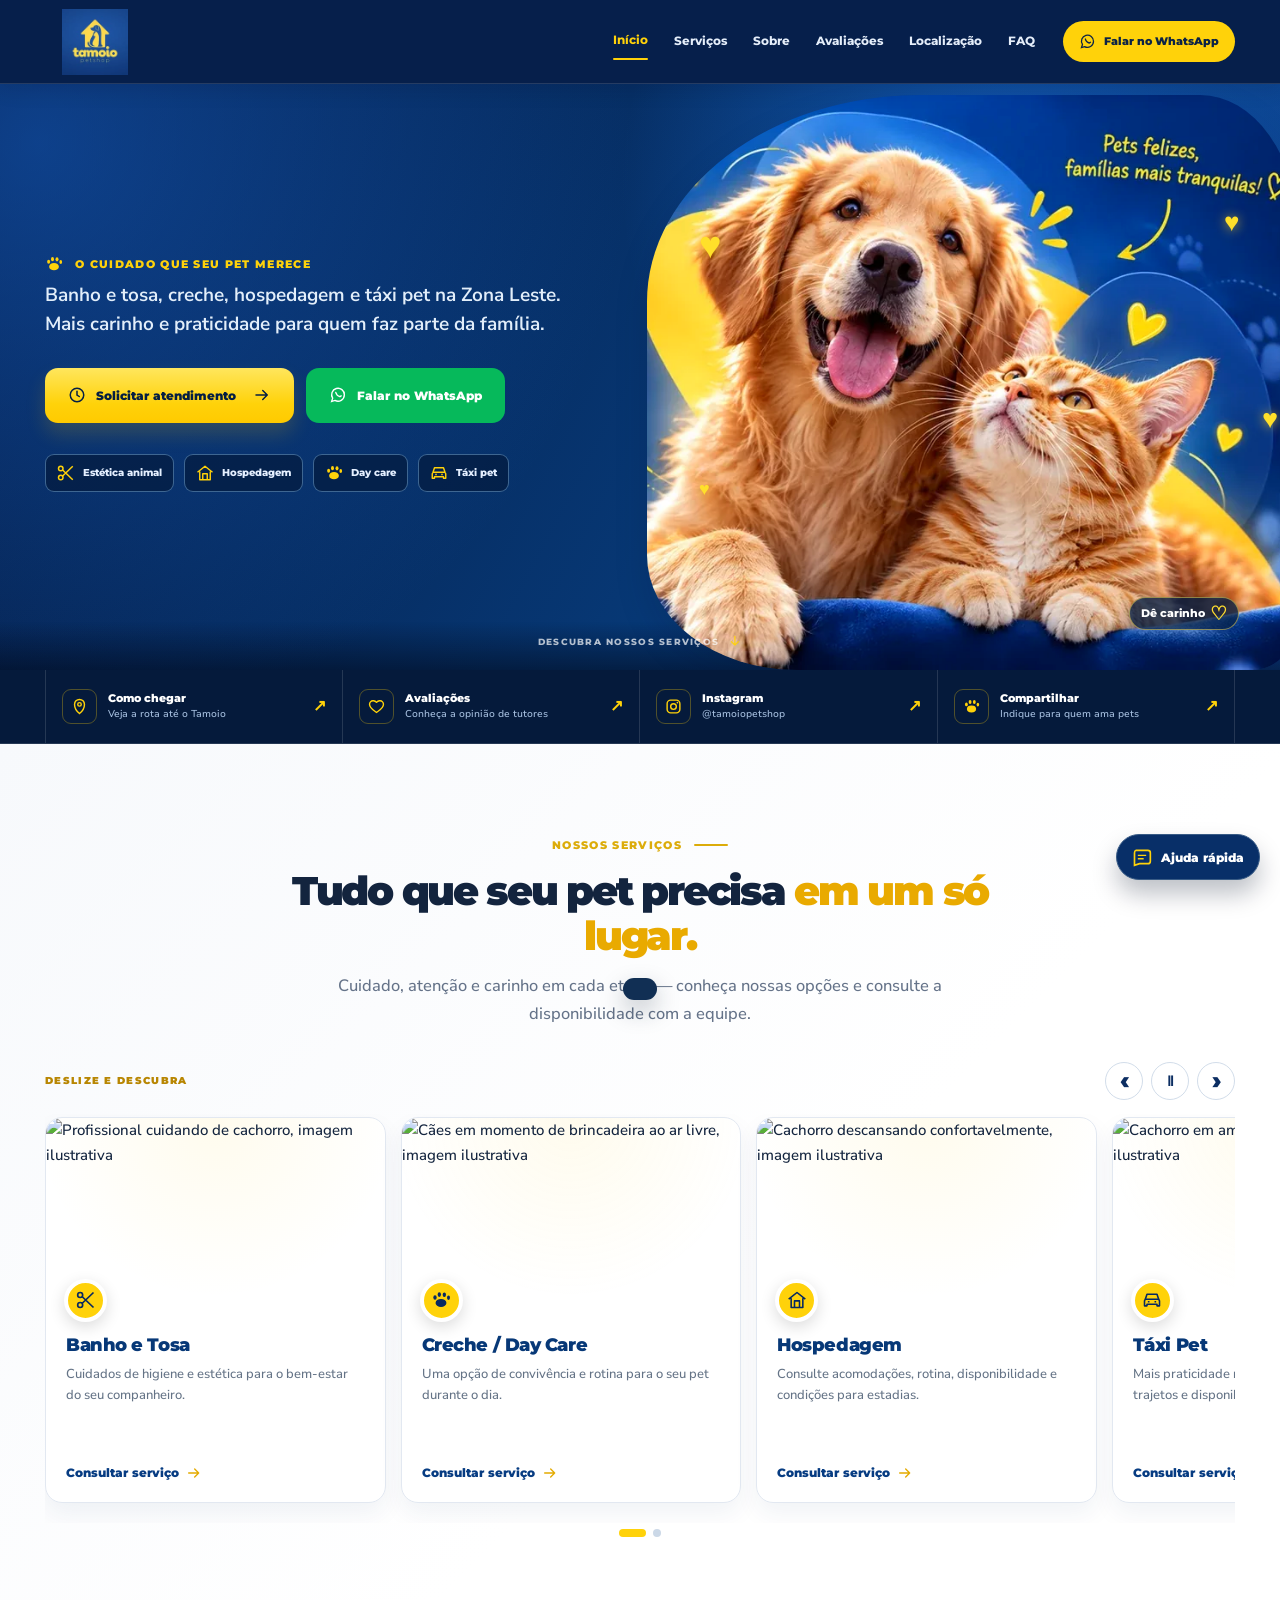
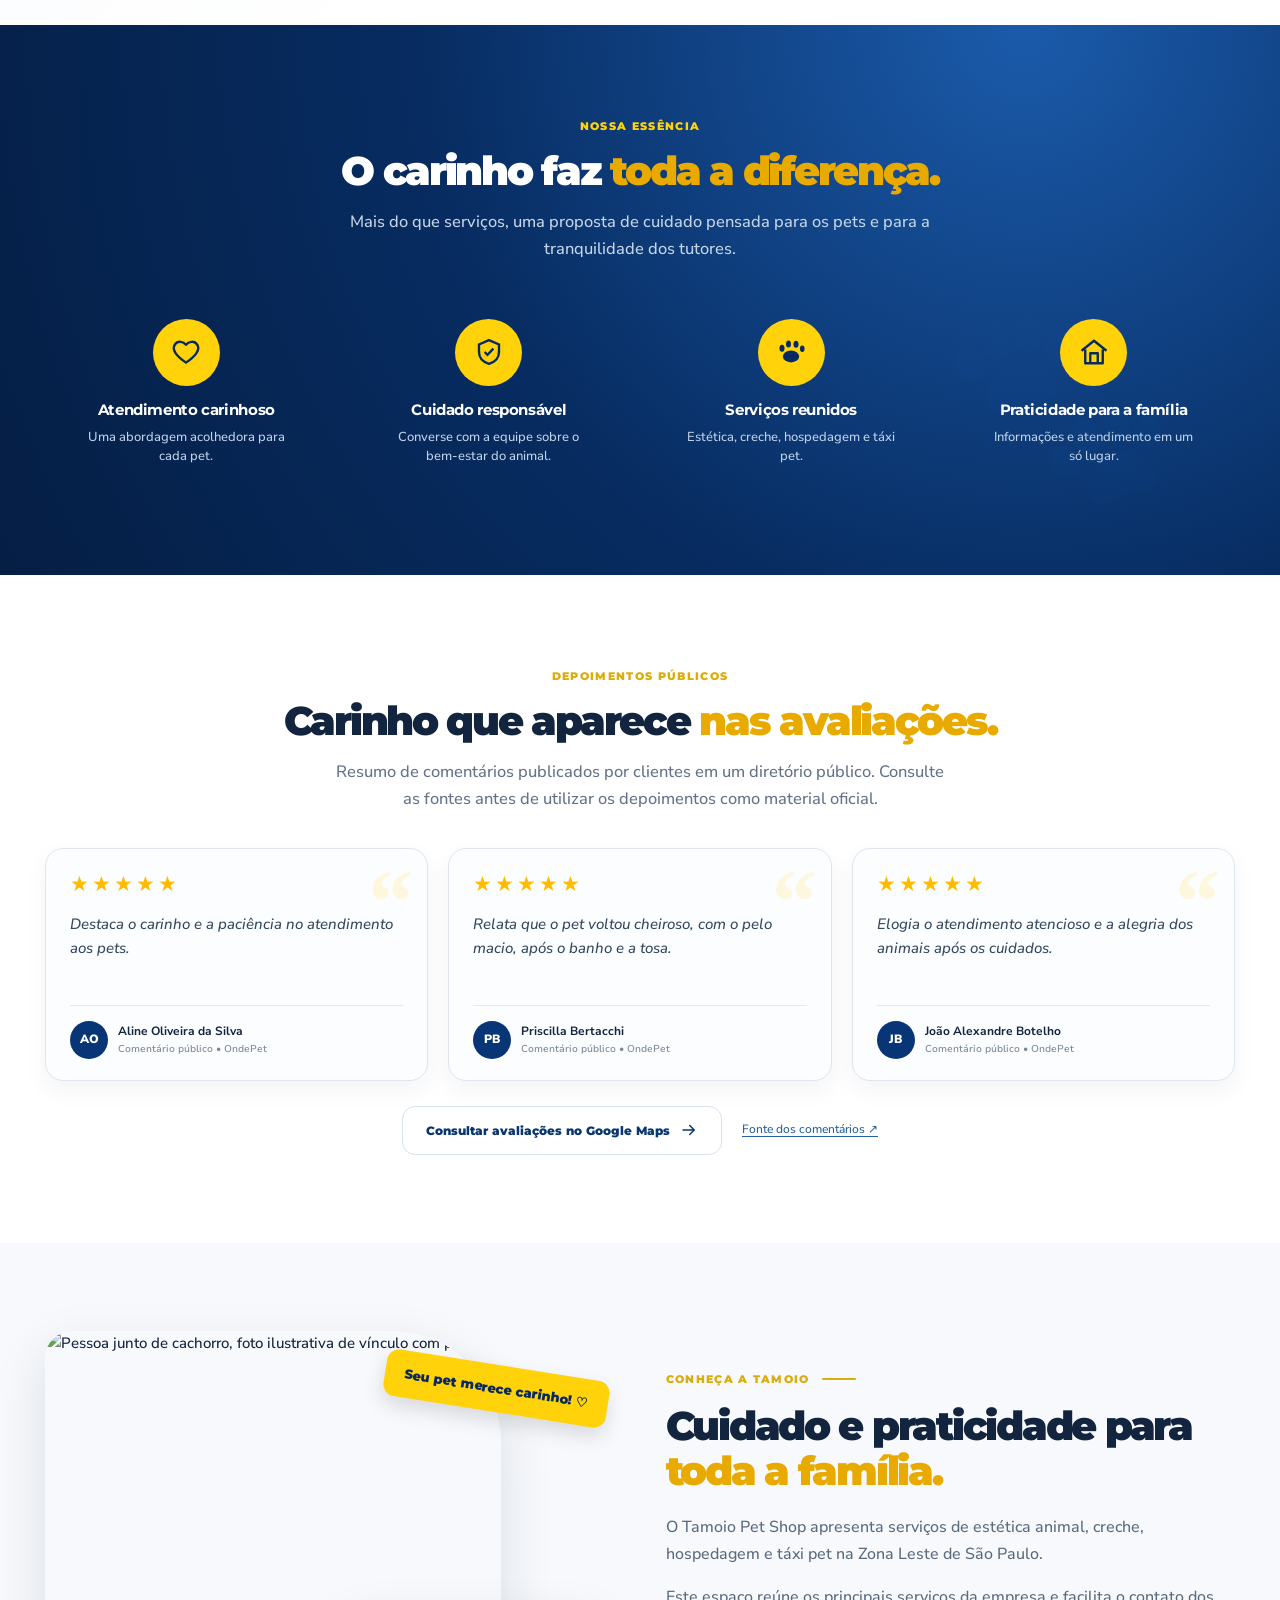
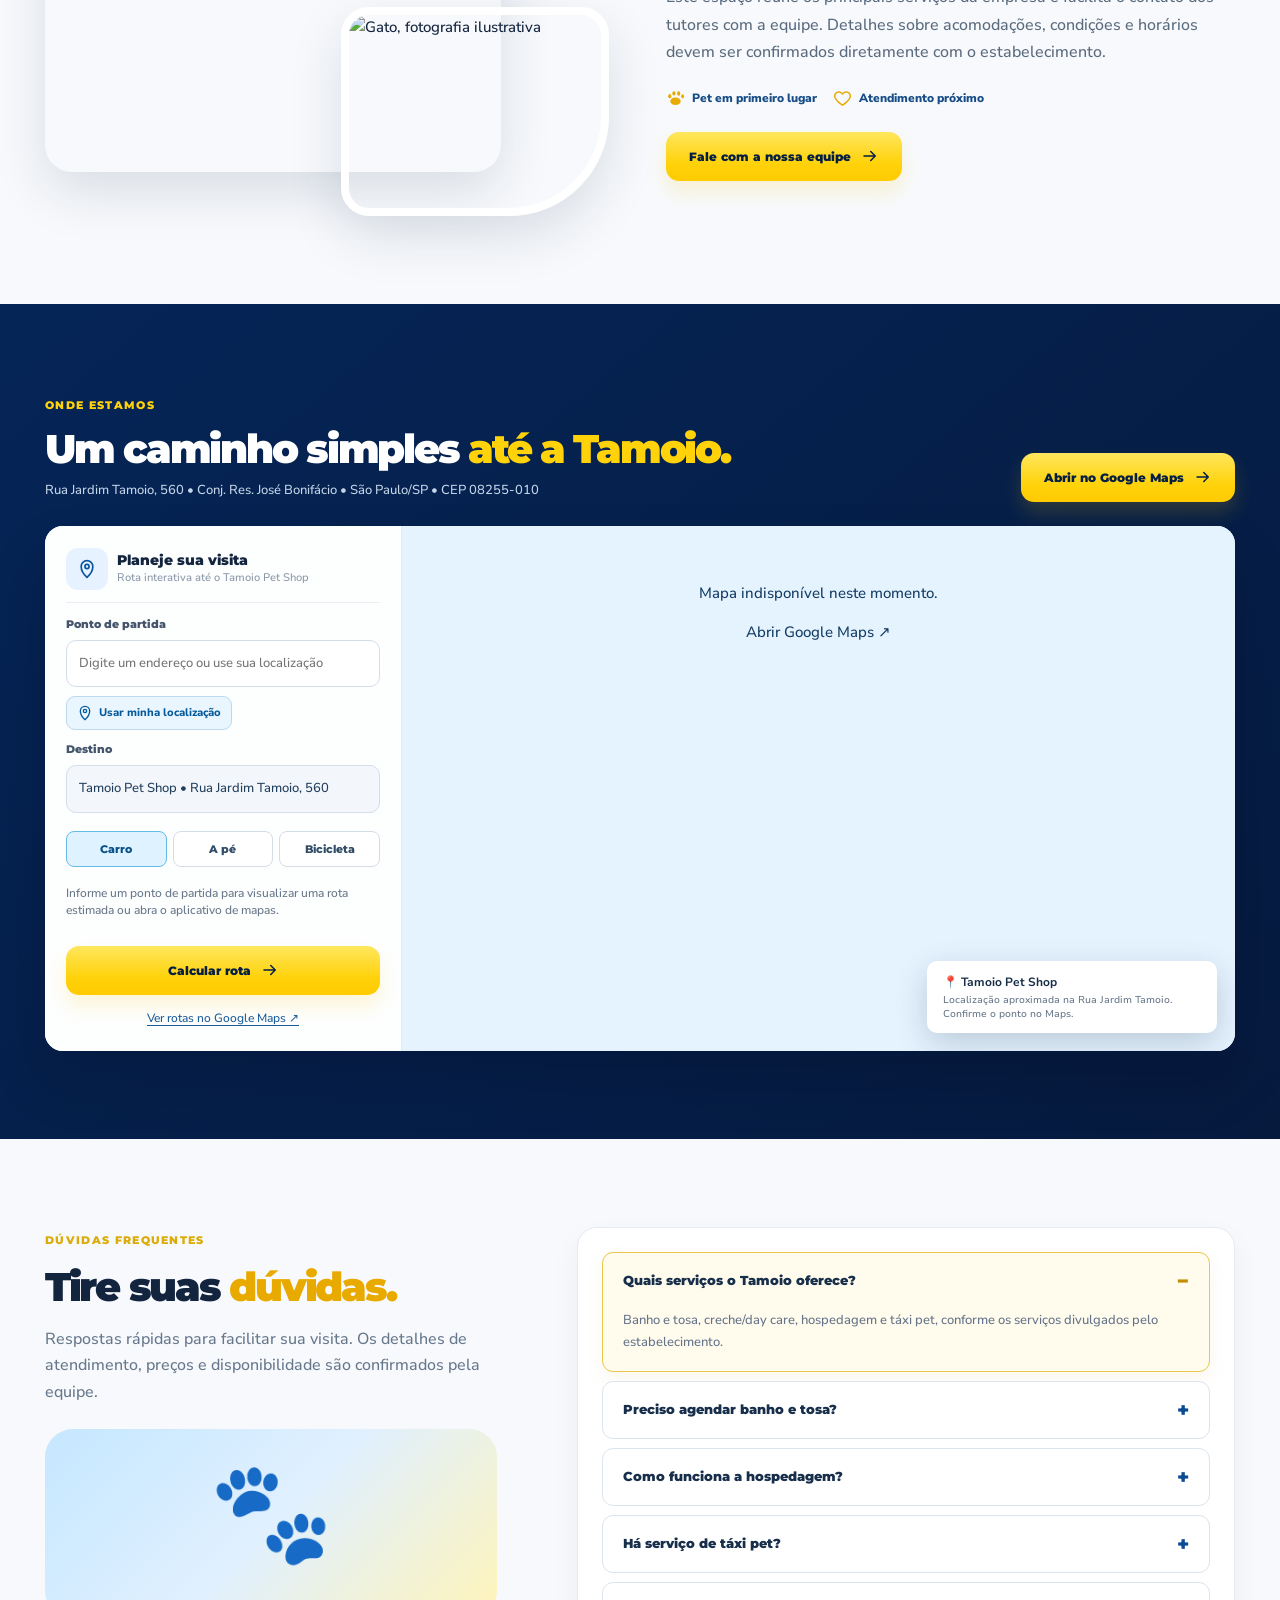
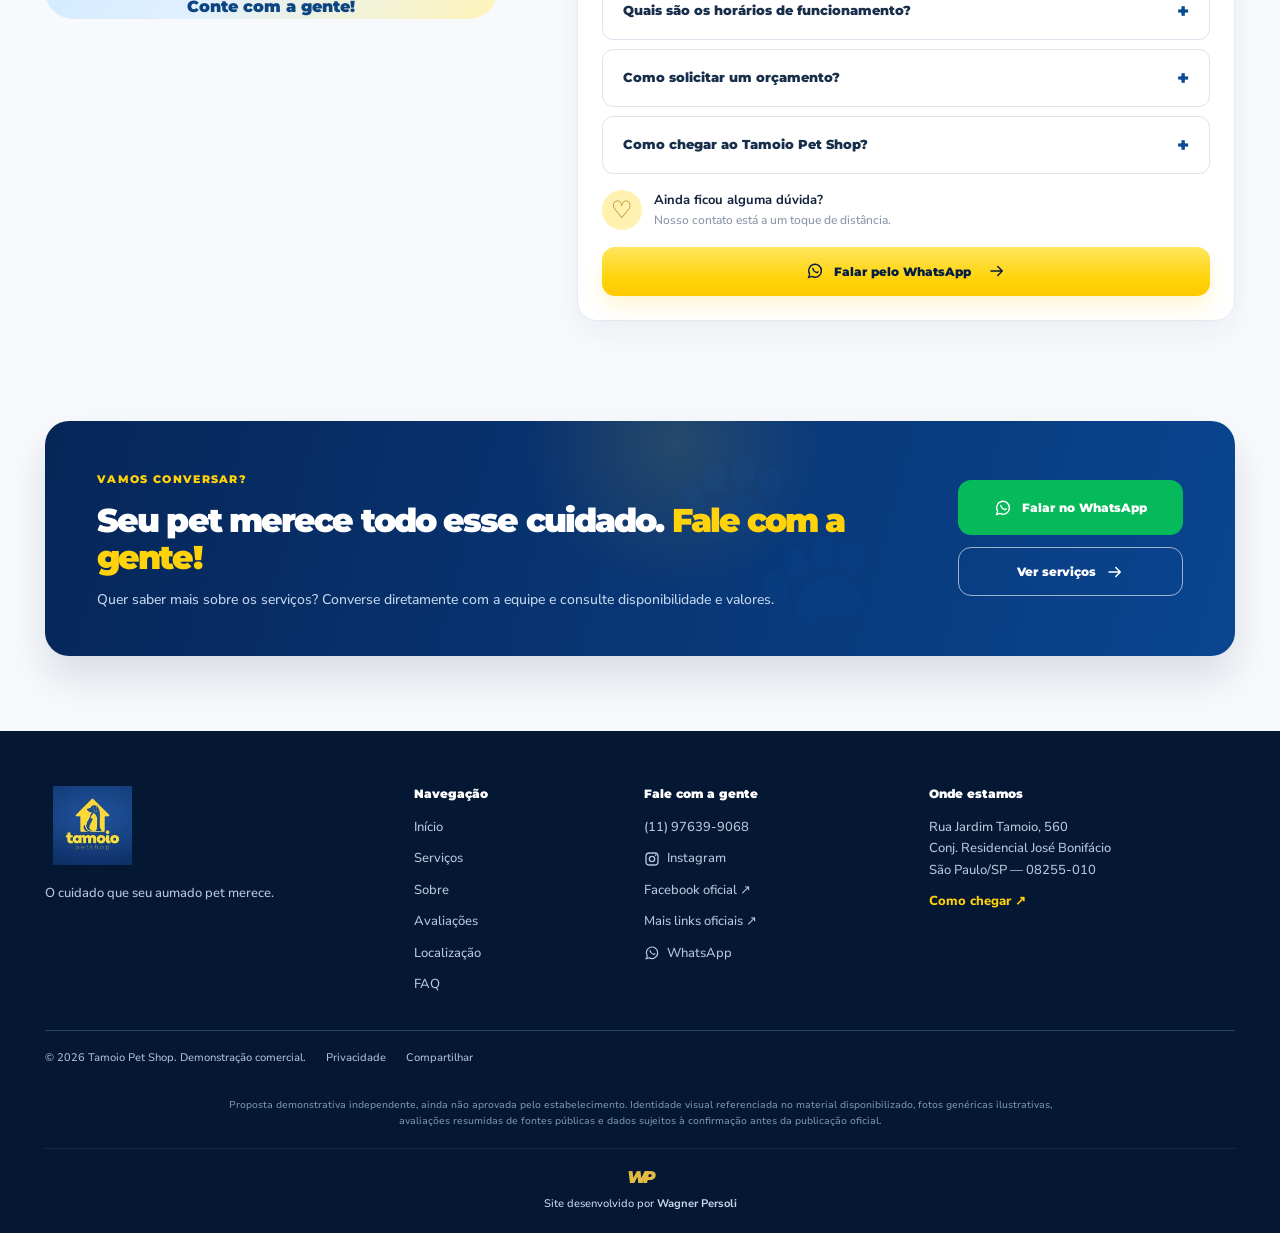
==== commit 7bb73148: "fix(hero): use approved family headline as single accessible H1 on all devices" ====
--- a/index.html
+++ b/index.html
@@ -72,8 +72,8 @@
     <div class="hero-copy reveal">
       <span class="eyebrow eyebrow-yellow"><svg><use href="#i-paw"/></svg> O CUIDADO QUE SEU PET MERECE</span>
       <span class="mobile-family-kicker">CUIDADO EM TODAS<br>AS FASES DA VIDA</span>
-      <h2 class="mobile-family-title">Mais que um<br>pet shop, somos<br><em>parte da família.</em></h2>
-      <h1 id="heroTitle">O cuidado que seu <em>aumado pet merece.</em></h1>
+      <h1 id="heroTitle" class="mobile-family-title">Mais que um<br>pet shop, somos<br><em>parte da família.</em></h1>
+      
       <p>Banho e tosa, creche, hospedagem e táxi pet na Zona Leste. Mais carinho e praticidade para quem faz parte da família.</p>
       <div class="hero-actions">
         <a class="btn btn-yellow btn-lg" href="https://wa.me/5511976399068?text=Ol%C3%A1%21%20Gostaria%20de%20solicitar%20um%20atendimento%20para%20meu%20pet." target="_blank" rel="noopener noreferrer"><svg><use href="#i-clock"/></svg> Solicitar atendimento <svg class="arrow-icon"><use href="#i-arrow"/></svg></a>
--- a/assets/styles.css
+++ b/assets/styles.css
@@ -645,3 +645,79 @@
   .utility-grid svg{transition:none!important}
   .service-card:hover,.review-card.reveal.visible:hover{transform:none!important}
 }
+
+
+/* Tamoio family hero — approved mobile composition, no desktop changes. */
+.mobile-family-kicker,.mobile-family-title,.mobile-family-scene,.mobile-family-trust{display:none}
+@media(max-width:700px){
+ .premium-pet-hero{background:#04245d}
+ .premium-pet-hero .hero-glow{
+  background:radial-gradient(ellipse at 83% 38%,rgba(16,102,206,.46),transparent 63%),
+             radial-gradient(ellipse at 0% 88%,rgba(23,86,189,.6),transparent 62%),
+             linear-gradient(141deg,#04245b,#0c3f8a 59%,#051b49);
+ }
+ .premium-pet-hero .hero-layout{padding-top:26px;padding-bottom:40px;position:relative}
+ .premium-pet-hero .hero-copy>.eyebrow,.premium-pet-hero .hero-copy h1{display:none}
+ .premium-pet-hero .mobile-family-kicker{display:block;order:1;color:#a0caff;
+  font:800 11px/1.55 Montserrat,sans-serif;letter-spacing:.23em;margin-bottom:13px;
+  align-self:flex-start}
+ .premium-pet-hero .mobile-family-kicker::after{content:'';display:block;width:37px;height:2px;background:#ffdb23;margin-top:11px}
+ .premium-pet-hero .mobile-family-title{display:block;order:2;position:relative;z-index:2;width:100%;
+   font:900 clamp(30px,8.3vw,53px)/1.09 Montserrat,sans-serif;letter-spacing:-.057em;
+   color:#fff;margin:0 0 11px;text-wrap:balance}
+ .premium-pet-hero .mobile-family-title em{font-style:normal;color:#ffda16}
+ .premium-pet-hero .hero-copy p{order:3;color:#eaf3ff;max-width:500px;font-size:clamp(13px,3.55vw,17px);line-height:1.53;margin:0 0 0}
+ .premium-pet-hero .hero-visual{order:4;margin:0!important;height:clamp(295px,89vw,475px)!important;flex-basis:auto!important;width:100%!important;max-width:100%!important;overflow:visible}
+ .premium-pet-hero .pet-hero-scene{display:none}
+ .premium-pet-hero .mobile-family-scene{display:block;position:relative;width:100%;height:100%;
+   isolation:isolate;border-radius:34% 20% 12% 19% / 23% 22% 13% 23%;overflow:hidden}
+ .mobile-family-glow{position:absolute;inset:0;z-index:-1;
+    background:radial-gradient(ellipse at 72% 58%,#ffdb23 0%,#ffce14 24%,transparent 60%),
+    radial-gradient(ellipse at 12% 80%,#2059b8,transparent 68%)}
+ .mobile-family-animals{width:100%;height:100%;object-fit:cover;object-position:56% 48%;
+    animation:familyFloat 7s ease-in-out infinite alternate;
+    will-change:transform}
+ @keyframes familyFloat{from{transform:scale(1.01) translateY(1px)}to{transform:scale(1.047) translateY(-4px)}}
+ .mobile-family-quote{position:absolute;top:6px;right:5px;z-index:2;max-width:42%;
+   color:#ffe152;transform:rotate(-8deg);text-align:center;
+   font:800 clamp(12px,3.6vw,18px)/1.1 'Nunito Sans',sans-serif;
+   text-shadow:1px 2px 5px #05244b}
+ .mobile-family-quote b{font-size:21px}
+ .mobile-family-spark{position:absolute;top:27%;right:0;z-index:2;
+  color:#ffdc29;font-size:36px;animation:familyHeartbeat 2.7s ease-in-out infinite}
+ .mobile-family-spark.second{right:auto;left:4%;top:61%;font-size:21px;animation-delay:1s}
+ @keyframes familyHeartbeat{0%,100%{transform:scale(.85);opacity:.65}20%{transform:scale(1.25);opacity:1}38%{transform:scale(1)}54%{transform:scale(1.17)}}
+ .mobile-family-love{position:absolute;right:5px;bottom:9px;z-index:4;min-height:39px;display:flex;align-items:center;gap:5px;padding:7px 11px;
+   color:#ffe248;font-size:25px;background:rgba(7,43,92,.92);border:1px solid rgba(255,219,44,.7);border-radius:29px}
+ .mobile-family-love span{font:800 10px Montserrat,sans-serif;color:#fff}
+ .mobile-family-love:active{transform:scale(.96)}
+ .premium-pet-hero .hero-chips{order:5;grid-template-columns:repeat(4,minmax(0,1fr));gap:7px;margin:0 0 17px}
+ .premium-pet-hero .hero-chips a{border:1px solid #4e83bc;border-radius:14px;background:#092c65;
+   padding:14px 2px 10px;min-width:0;min-height:93px;font-size:clamp(8px,2.35vw,11px);
+   display:flex;flex-direction:column;justify-content:space-between;gap:8px}
+ .premium-pet-hero .hero-chips svg{width:27px;height:27px}
+ .premium-pet-hero .hero-chips a::after{content:'→';height:21px;width:21px;border-radius:50%;
+  display:grid;place-items:center;background:#10488a;color:#fff;font-size:15px;line-height:1}
+ .premium-pet-hero .hero-actions{order:6;margin:0;gap:10px}
+ .premium-pet-hero .hero-actions .btn{border-radius:999px;min-height:58px;
+  font:850 clamp(12px,3.5vw,16px)/1.3 Montserrat,sans-serif}
+ .premium-pet-hero .hero-actions .btn svg{width:20px;height:20px}
+ .premium-pet-hero .hero-actions .btn-green{background:#06be63}
+ .premium-pet-hero .mobile-family-trust{display:grid;order:7;width:100%;grid-template-columns:repeat(3,minmax(0,1fr));
+  gap:0;margin:23px 0 0;padding:0 0 5px;color:#dceaff}
+ .mobile-family-trust span{min-width:0;display:flex;align-items:center;justify-content:center;gap:6px;
+  padding:0 6px;border-right:1px solid rgba(151,204,250,.36);font-size:clamp(9px,2.35vw,11px);line-height:1.35}
+ .mobile-family-trust span:last-child{border:0}
+ .mobile-family-trust svg{color:#ffdc28;width:24px;height:24px}
+ .premium-pet-hero .paw-track{opacity:.1}
+}
+@media(max-width:380px){
+ .premium-pet-hero .mobile-family-title{font-size:clamp(27px,8vw,32px)}
+ .premium-pet-hero .hero-visual{height:clamp(264px,85vw,310px)!important}
+ .premium-pet-hero .hero-chips a{min-height:88px;font-size:8px}
+ .mobile-family-trust span{font-size:9px;padding:0 3px}
+ .mobile-family-trust svg{width:19px;height:19px}
+}
+@media(prefers-reduced-motion:reduce){
+ .mobile-family-animals,.mobile-family-spark{animation:none!important;transform:none!important}
+}
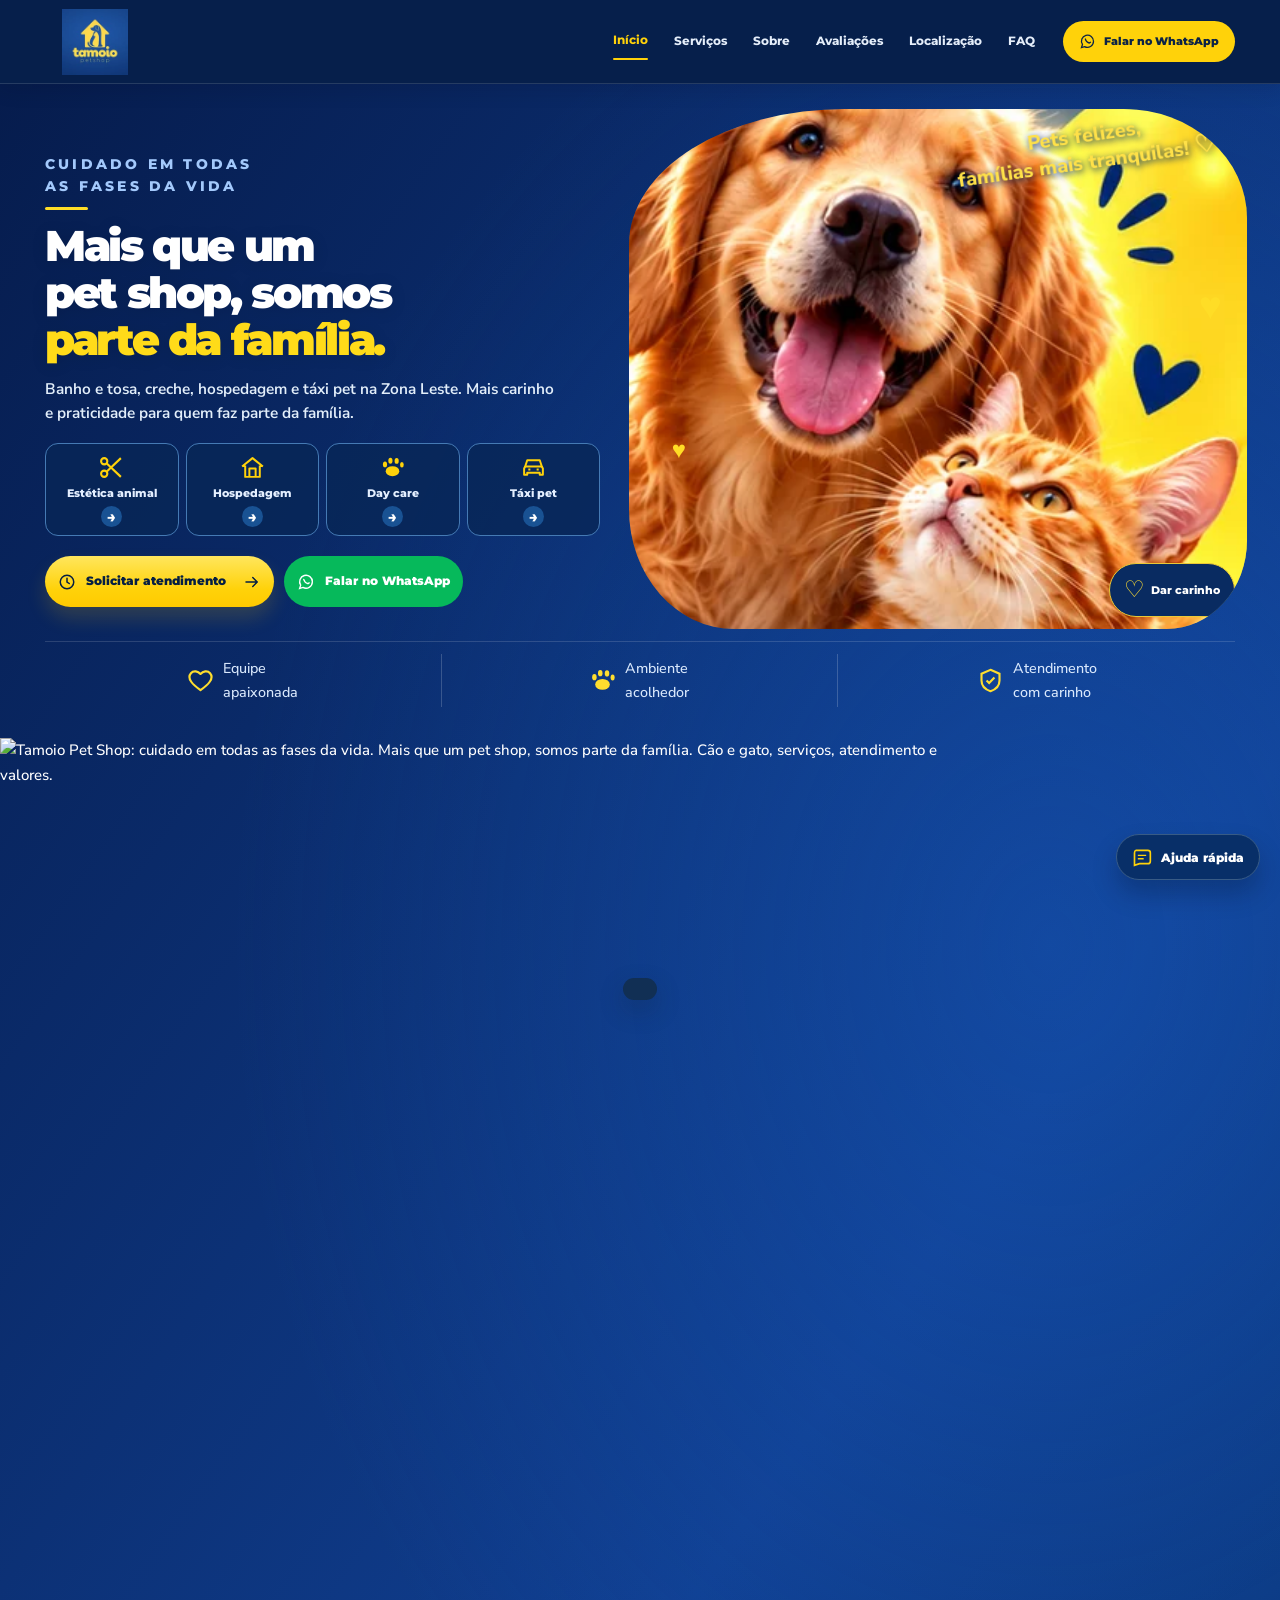
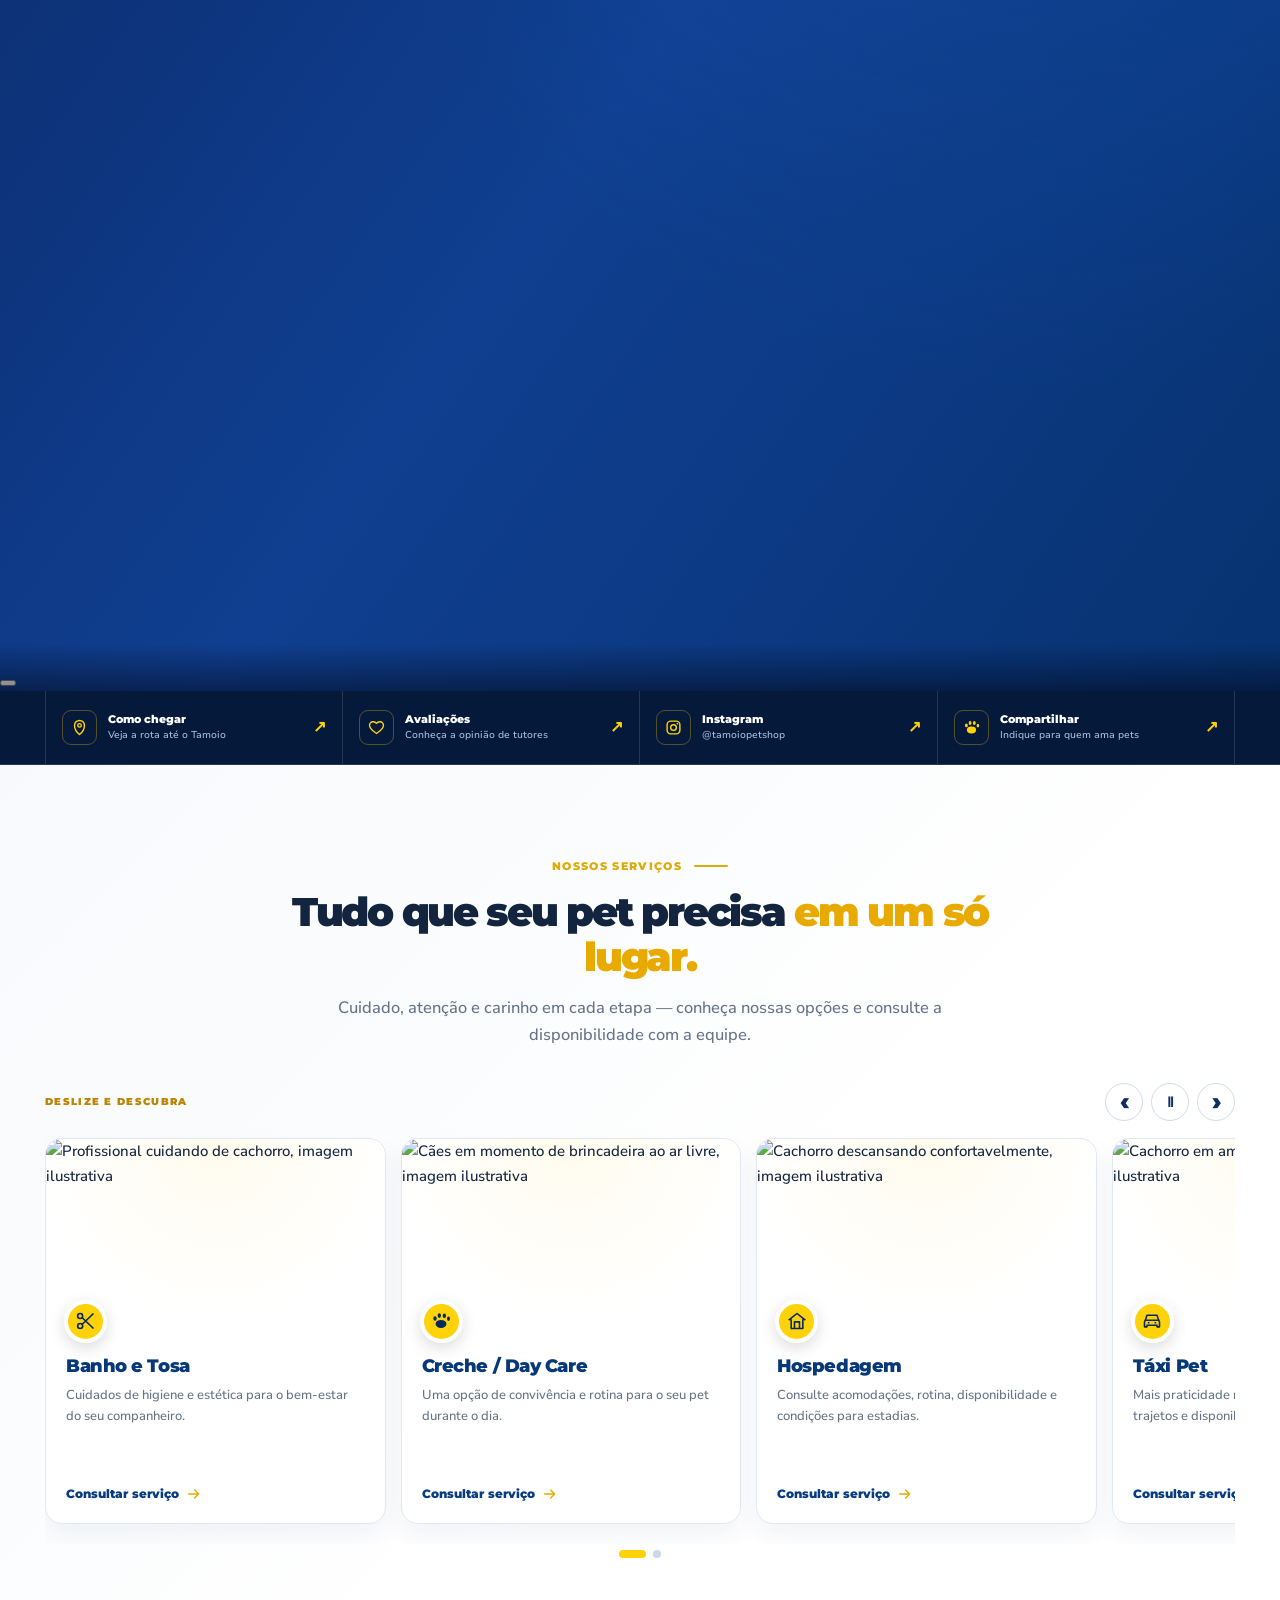
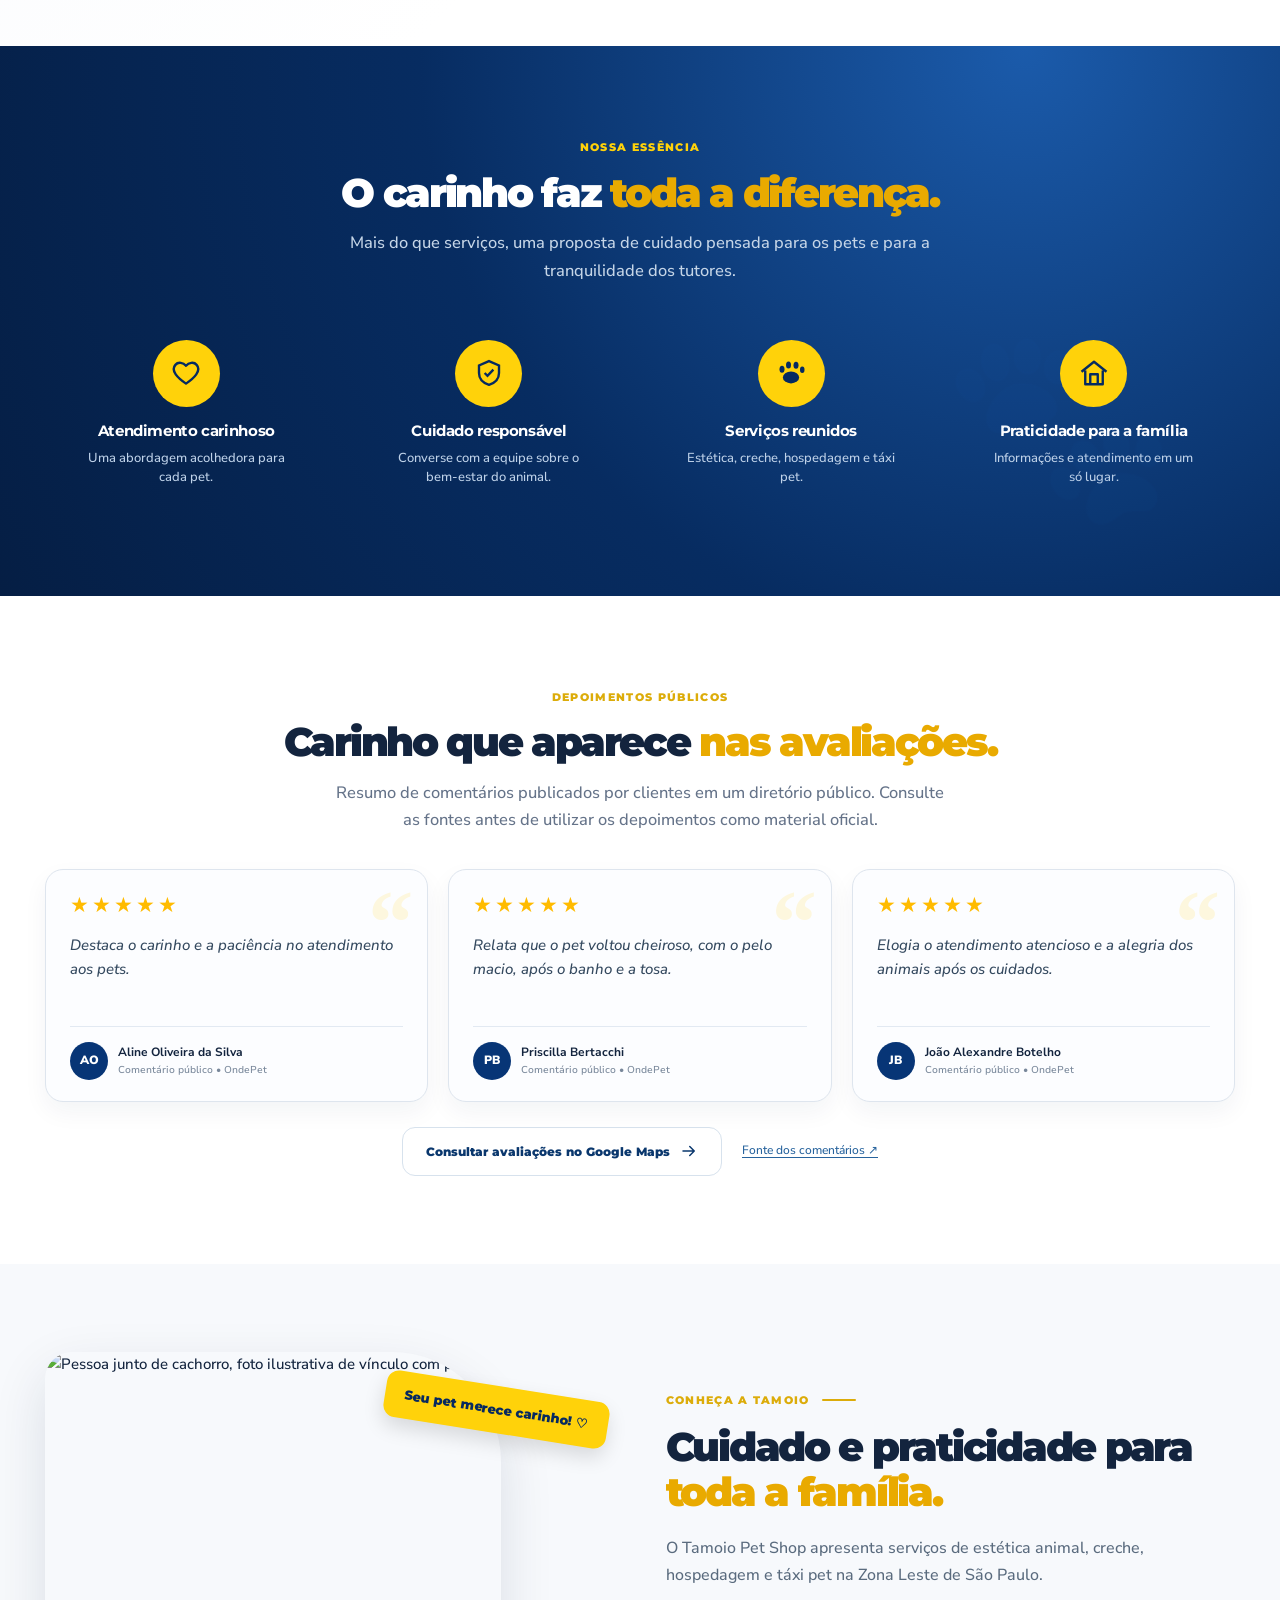
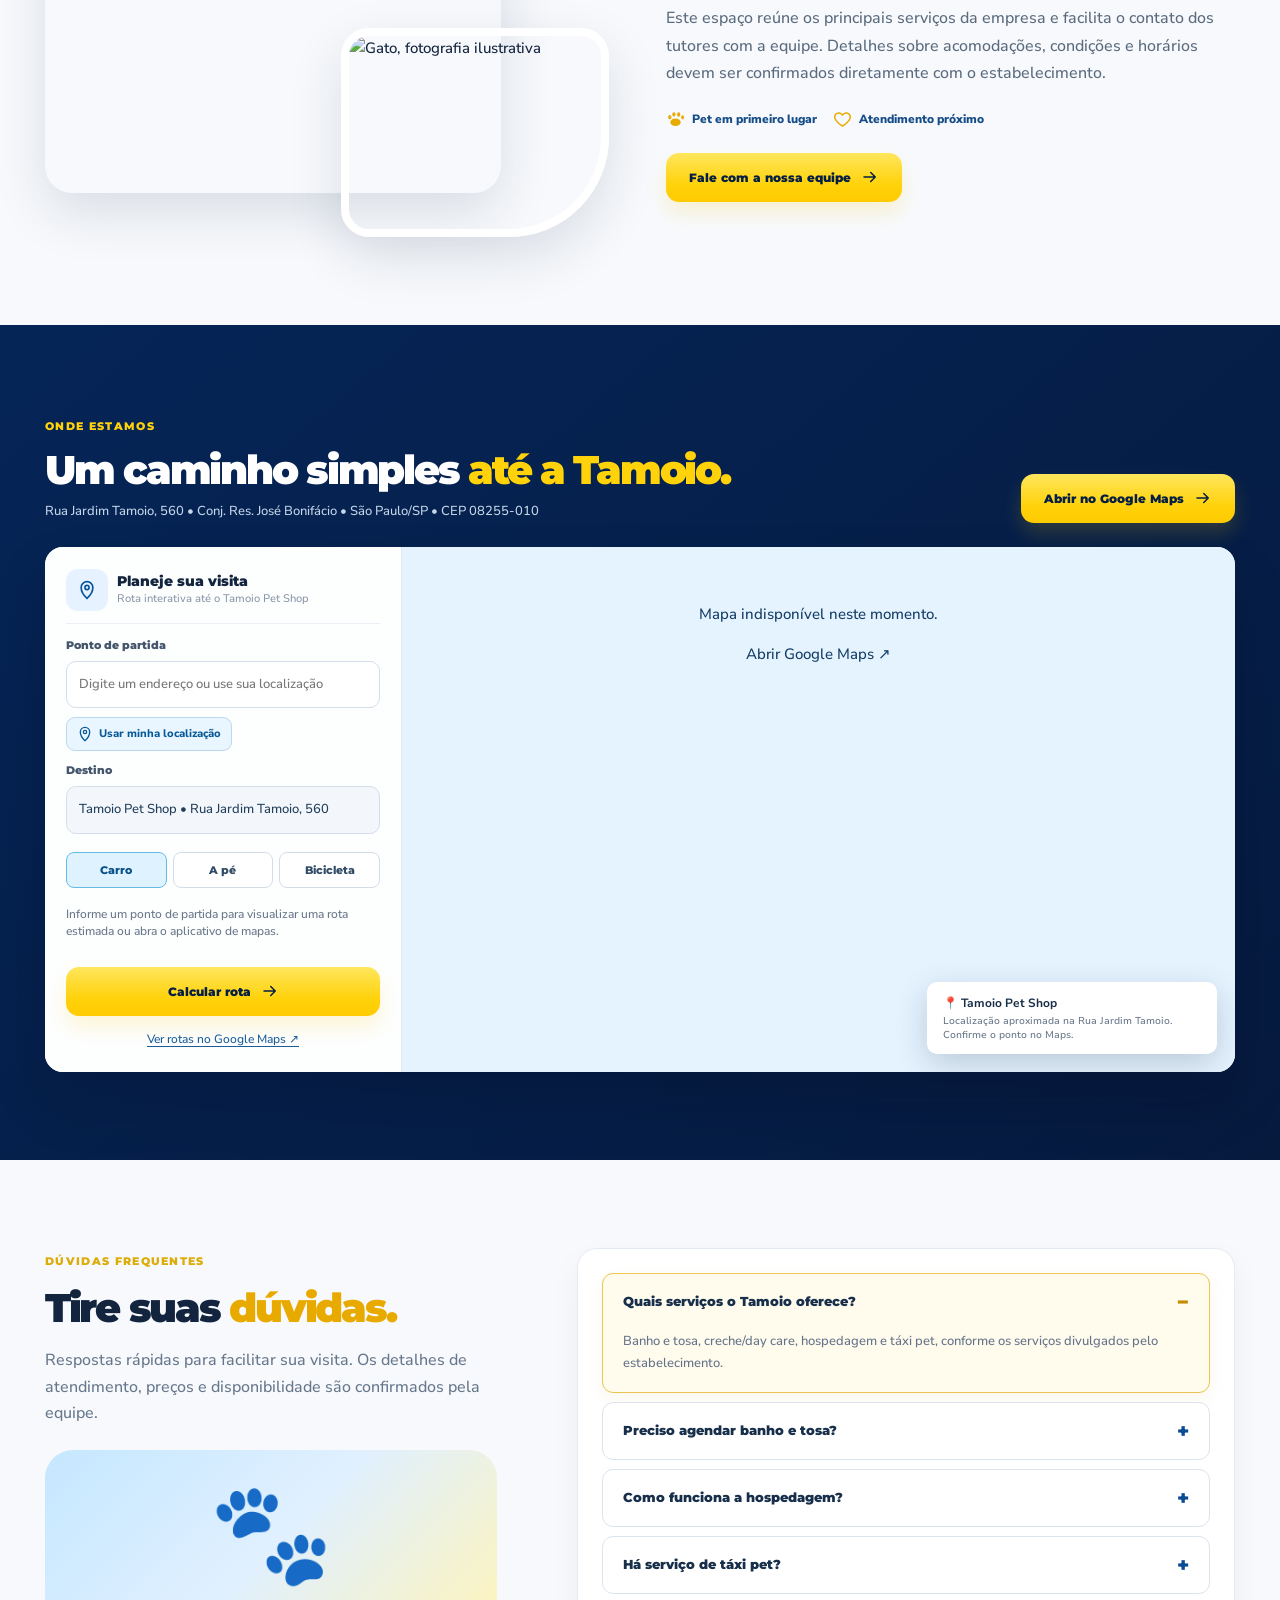
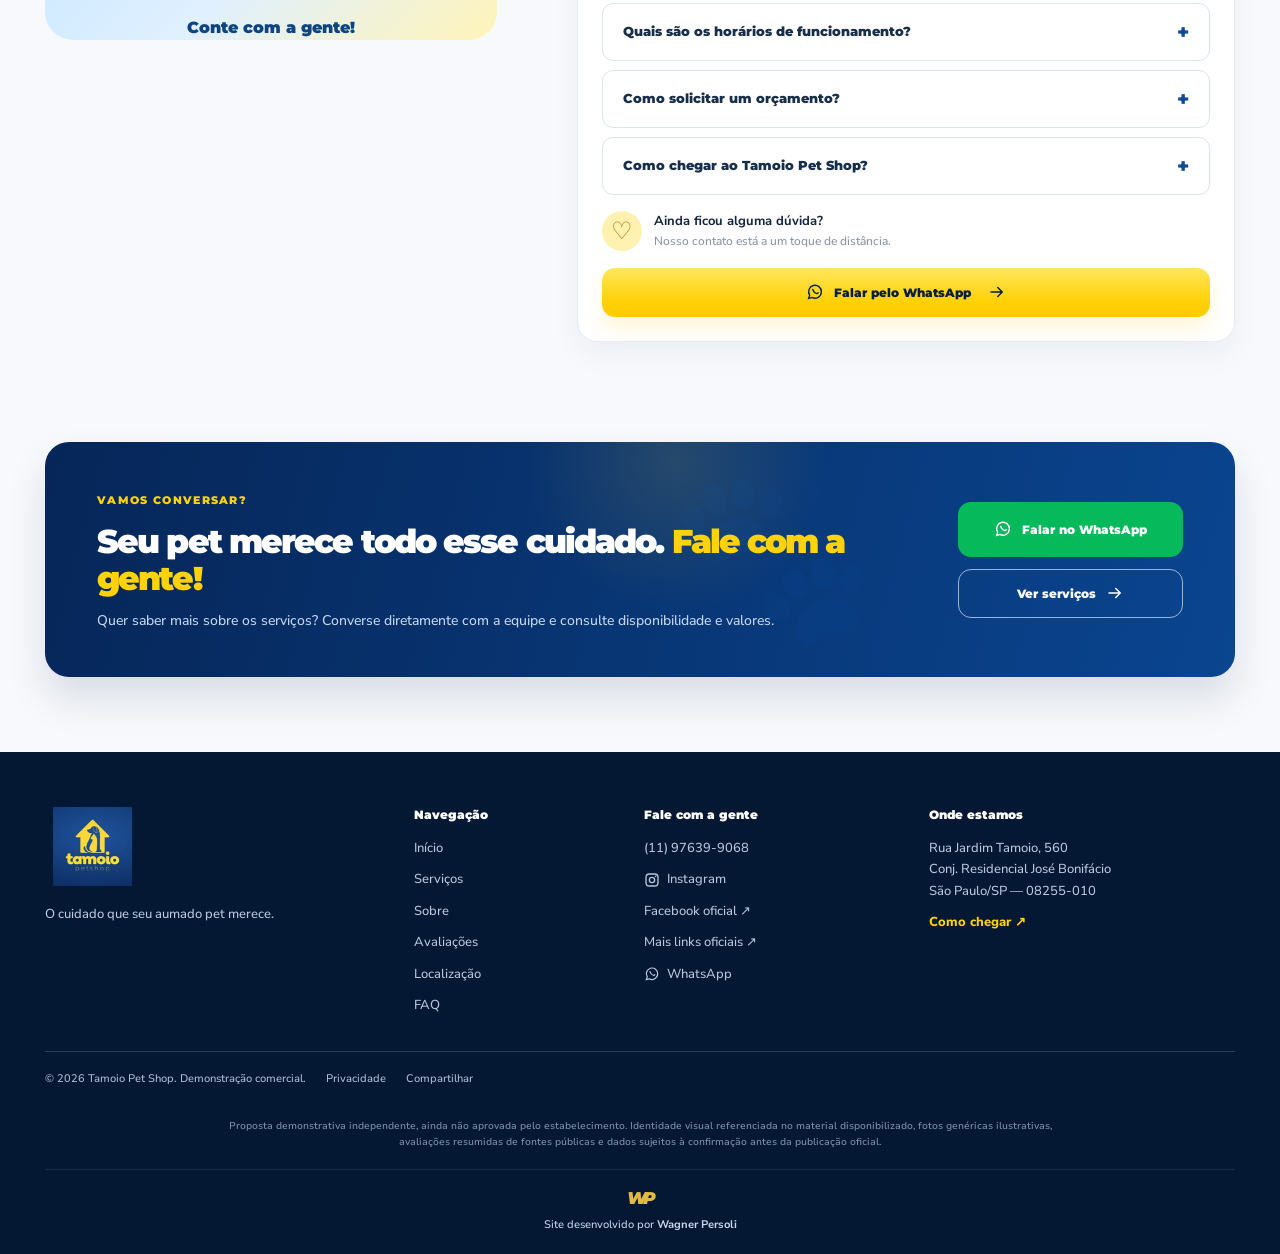
==== commit aea77b5d: "feat: use exact approved family art on mobile with clickable semantic hotspots" ====
--- a/index.html
+++ b/index.html
@@ -114,6 +114,21 @@
     </div>
   </div>
   <div class="hero-scroll"><span>DESCUBRA NOSSOS SERVIÇOS</span><svg><use href="#i-arrow"/></svg></div>
+  <!-- Mobile: pixel-faithful approved art, anchored below the functional sticky header.
+       All interactive hotspots remain native links with keyboard focus and descriptive labels. -->
+  <div class="family-exact-mobile" aria-label="Apresentação Tamoio Pet Shop">
+    <img class="family-exact-image" src="https://d2ol7oe51mr4n9.cloudfront.net/user_3JhQvbqmnhrGFN2Ksxvav3ksiES/b2adff56-0899-4e2f-aaa7-ad5f311681ef.webp" width="941" height="1528" alt="Tamoio Pet Shop: cuidado em todas as fases da vida. Mais que um pet shop, somos parte da família. Cão e gato, serviços, atendimento e valores." fetchpriority="high" decoding="async">
+    <div class="family-exact-hotspots" aria-label="Navegação e contatos da apresentação">
+      <a class="family-hotspot family-hotspot-s1" href="#servicos" aria-label="Conhecer estética animal"></a>
+      <a class="family-hotspot family-hotspot-s2" href="#servicos" aria-label="Conhecer hospedagem"></a>
+      <a class="family-hotspot family-hotspot-s3" href="#servicos" aria-label="Conhecer day care"></a>
+      <a class="family-hotspot family-hotspot-s4" href="#servicos" aria-label="Conhecer táxi pet"></a>
+      <a class="family-hotspot family-hotspot-quote" href="https://wa.me/5511976399068?text=Ol%C3%A1%21%20Gostaria%20de%20solicitar%20um%20atendimento%20para%20meu%20pet." target="_blank" rel="noopener noreferrer" aria-label="Solicitar atendimento pelo WhatsApp"></a>
+      <a class="family-hotspot family-hotspot-whatsapp" href="https://wa.me/5511976399068?text=Ol%C3%A1%21%20Gostaria%20de%20conversar%20com%20a%20equipe%20do%20Tamoio%20Pet%20Shop." target="_blank" rel="noopener noreferrer" aria-label="Falar no WhatsApp da Tamoio Pet Shop"></a>
+      <button class="family-exact-pet-love" type="button" aria-label="Enviar carinho aos pets" title="Dê carinho aos pets"></button>
+    </div>
+  </div>
+
 </section>
 <div class="utility-bar" aria-label="Acesso rápido">
   <div class="container utility-grid">
--- a/assets/styles.css
+++ b/assets/styles.css
@@ -721,3 +721,55 @@
 @media(prefers-reduced-motion:reduce){
  .mobile-family-animals,.mobile-family-spark{animation:none!important;transform:none!important}
 }
+
+
+/* Harmonize desktop/tablet with approved "Parte da Família" direction.
+   New composition scales horizontally without using a stretched phone mockup. */
+@media (min-width:701px){
+  .premium-pet-hero{background:#062c70}
+  .premium-pet-hero .hero-glow{background:radial-gradient(ellipse at 82% 39%,rgba(23,91,191,.4),transparent 55%),linear-gradient(125deg,#061c4d 0%,#103f91 62%,#073270 100%)}
+  .premium-pet-hero .hero-layout{display:grid;grid-template-columns:minmax(0,51%) minmax(0,49%);grid-template-rows:auto auto;gap:0;min-height:590px;padding-top:25px;padding-bottom:31px}
+  .premium-pet-hero .hero-copy{display:flex;flex-direction:column;grid-column:1;grid-row:1;align-items:flex-start;justify-content:center;min-width:0;padding:39px 16px 16px 0;z-index:2}
+  .premium-pet-hero .hero-copy>.eyebrow{display:none}
+  .premium-pet-hero .mobile-family-kicker{display:block;order:1;color:#a3c9fc;font:800 clamp(11px,1.2vw,14px)/1.55 Montserrat,sans-serif;letter-spacing:.23em;margin:0 0 13px}
+  .premium-pet-hero .mobile-family-kicker::after{content:'';display:block;width:43px;height:3px;background:#ffdd27;border-radius:3px;margin-top:10px}
+  .premium-pet-hero .hero-copy .mobile-family-title{display:block;order:2;position:relative;font:900 clamp(30px,3.35vw,58px)/1.09 Montserrat,sans-serif;letter-spacing:-.055em;margin:0 0 14px;max-width:650px;text-wrap:balance}
+  .premium-pet-hero .hero-copy .mobile-family-title em{color:#ffdb19}
+  .premium-pet-hero .hero-copy>p{order:3;font-size:clamp(13px,1.2vw,17px);margin:0 0 19px;max-width:510px}
+  .premium-pet-hero .hero-chips{order:4;width:100%;max-width:555px;display:grid;grid-template-columns:repeat(4,minmax(0,1fr));gap:7px;margin:0 0 20px}
+  .premium-pet-hero .hero-chips a{min-height:91px;display:flex;flex-direction:column;justify-content:space-around;align-items:center;text-align:center;padding:11px 3px 8px;gap:6px;border-radius:13px;font-size:clamp(8px,.85vw,11px);border-color:#457ab4;background:rgba(8,39,87,.81)}
+  .premium-pet-hero .hero-chips svg{width:25px;height:25px}
+  .premium-pet-hero .hero-chips a::after{content:'→';display:grid;place-items:center;border-radius:50%;background:#195293;color:white;font-size:15px;width:21px;height:21px}
+  .premium-pet-hero .hero-actions{order:5;display:flex;flex-wrap:wrap;gap:10px;width:100%;max-width:570px}
+  .premium-pet-hero .hero-actions .btn{border-radius:40px;min-height:51px;padding:12px 13px;font-size:clamp(10px,.91vw,13px)}
+  .premium-pet-hero .hero-visual{grid-column:2;grid-row:1;width:106%;height:520px;max-width:none;margin-left:-4%;align-self:center}
+  .premium-pet-hero .pet-hero-scene{display:none}
+  .premium-pet-hero .mobile-family-scene{display:block;position:relative;width:100%;height:100%;isolation:isolate;overflow:hidden;border-radius:35% 20% 13% 17% / 26% 21% 17% 23%}
+  .premium-pet-hero .mobile-family-glow{position:absolute;inset:0;z-index:-1;background:radial-gradient(ellipse at 78% 62%,#ffdb21,transparent 66%),linear-gradient(150deg,#0b397e,#124fa9)}
+  .premium-pet-hero .mobile-family-animals{width:100%;height:100%;object-fit:cover;object-position:54% 49%;animation:familyFloat 7s ease-in-out infinite alternate;will-change:transform}
+  .premium-pet-hero .mobile-family-quote{position:absolute;z-index:2;top:3%;right:5%;color:#ffe148;font:800 clamp(13px,1.6vw,20px)/1.12 'Nunito Sans',sans-serif;text-align:center;transform:rotate(-8deg);text-shadow:1px 2px 7px #05265b}
+  .premium-pet-hero .mobile-family-quote b{font-size:25px}
+  .premium-pet-hero .mobile-family-spark{position:absolute;z-index:2;right:4%;top:32%;font-size:39px;color:#ffdd26;animation:familyHeartbeat 2.7s ease-in-out infinite}
+  .premium-pet-hero .mobile-family-spark.second{right:auto;left:7%;top:62%;font-size:24px;animation-delay:1s}
+  .premium-pet-hero .mobile-family-love{position:absolute;bottom:12px;right:12px;z-index:4;border-radius:30px;border:1px solid #eac836;background:#092b61;color:#ffde34;padding:7px 14px;font-size:23px;display:flex;align-items:center;gap:6px}
+  .premium-pet-hero .mobile-family-love span{font:800 11px Montserrat,sans-serif;color:#fff}
+  .premium-pet-hero .mobile-family-trust{grid-column:1/-1;grid-row:2;display:grid;grid-template-columns:repeat(3,minmax(0,1fr));margin:12px 0 0;padding:12px 0 0;border-top:1px solid #ffffff24;gap:0;max-width:100%;color:#d9e8fc}
+  .premium-pet-hero .mobile-family-trust span{display:flex;gap:9px;align-items:center;justify-content:center;text-align:left;border-right:1px solid #ffffff2f;padding:3px 12px;font-size:clamp(11px,1.12vw,15px)}
+  .premium-pet-hero .mobile-family-trust span:last-child{border:0}
+  .premium-pet-hero .mobile-family-trust svg{width:27px;height:27px;color:#ffde2e}
+  .premium-pet-hero .hero-scroll{display:none}
+}
+@media (min-width:701px) and (max-width:1030px){
+  .premium-pet-hero .hero-layout{grid-template-columns:minmax(0,53%) minmax(0,47%)}
+  .premium-pet-hero .hero-visual{height:390px;width:106%}
+  .premium-pet-hero .hero-copy{padding-top:18px;padding-bottom:12px}
+  .premium-pet-hero .hero-copy .mobile-family-title{font-size:clamp(27px,3.75vw,39px)}
+  .premium-pet-hero .hero-chips a{min-height:75px;font-size:8px}
+  .premium-pet-hero .hero-actions .btn{min-height:45px}
+}
+@media(prefers-reduced-motion:reduce){
+ .premium-pet-hero .mobile-family-animals,.premium-pet-hero .mobile-family-spark{animation:none!important;transform:none!important}
+}
+
+/* Guarantee the single semantic headline remains visible on mobile. */
+@media(max-width:700px){.premium-pet-hero .hero-copy h1.mobile-family-title{display:block}}
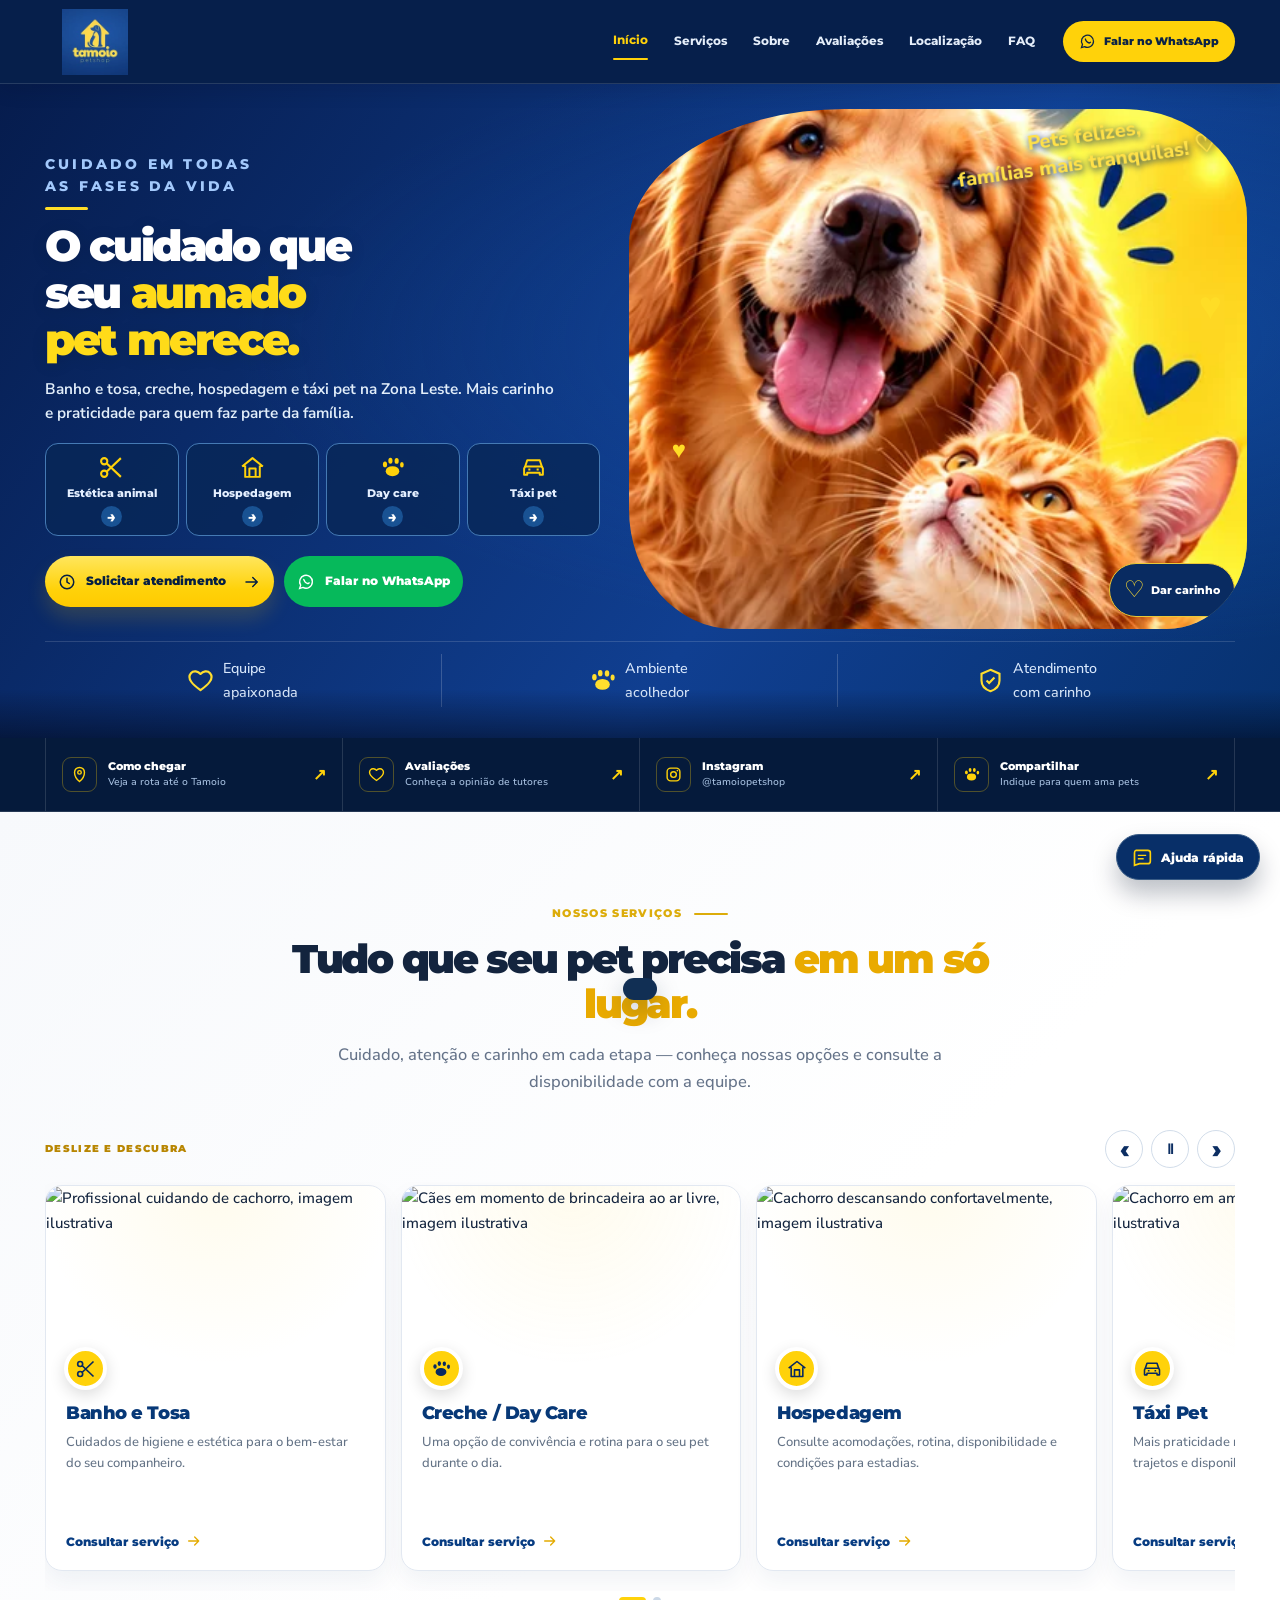
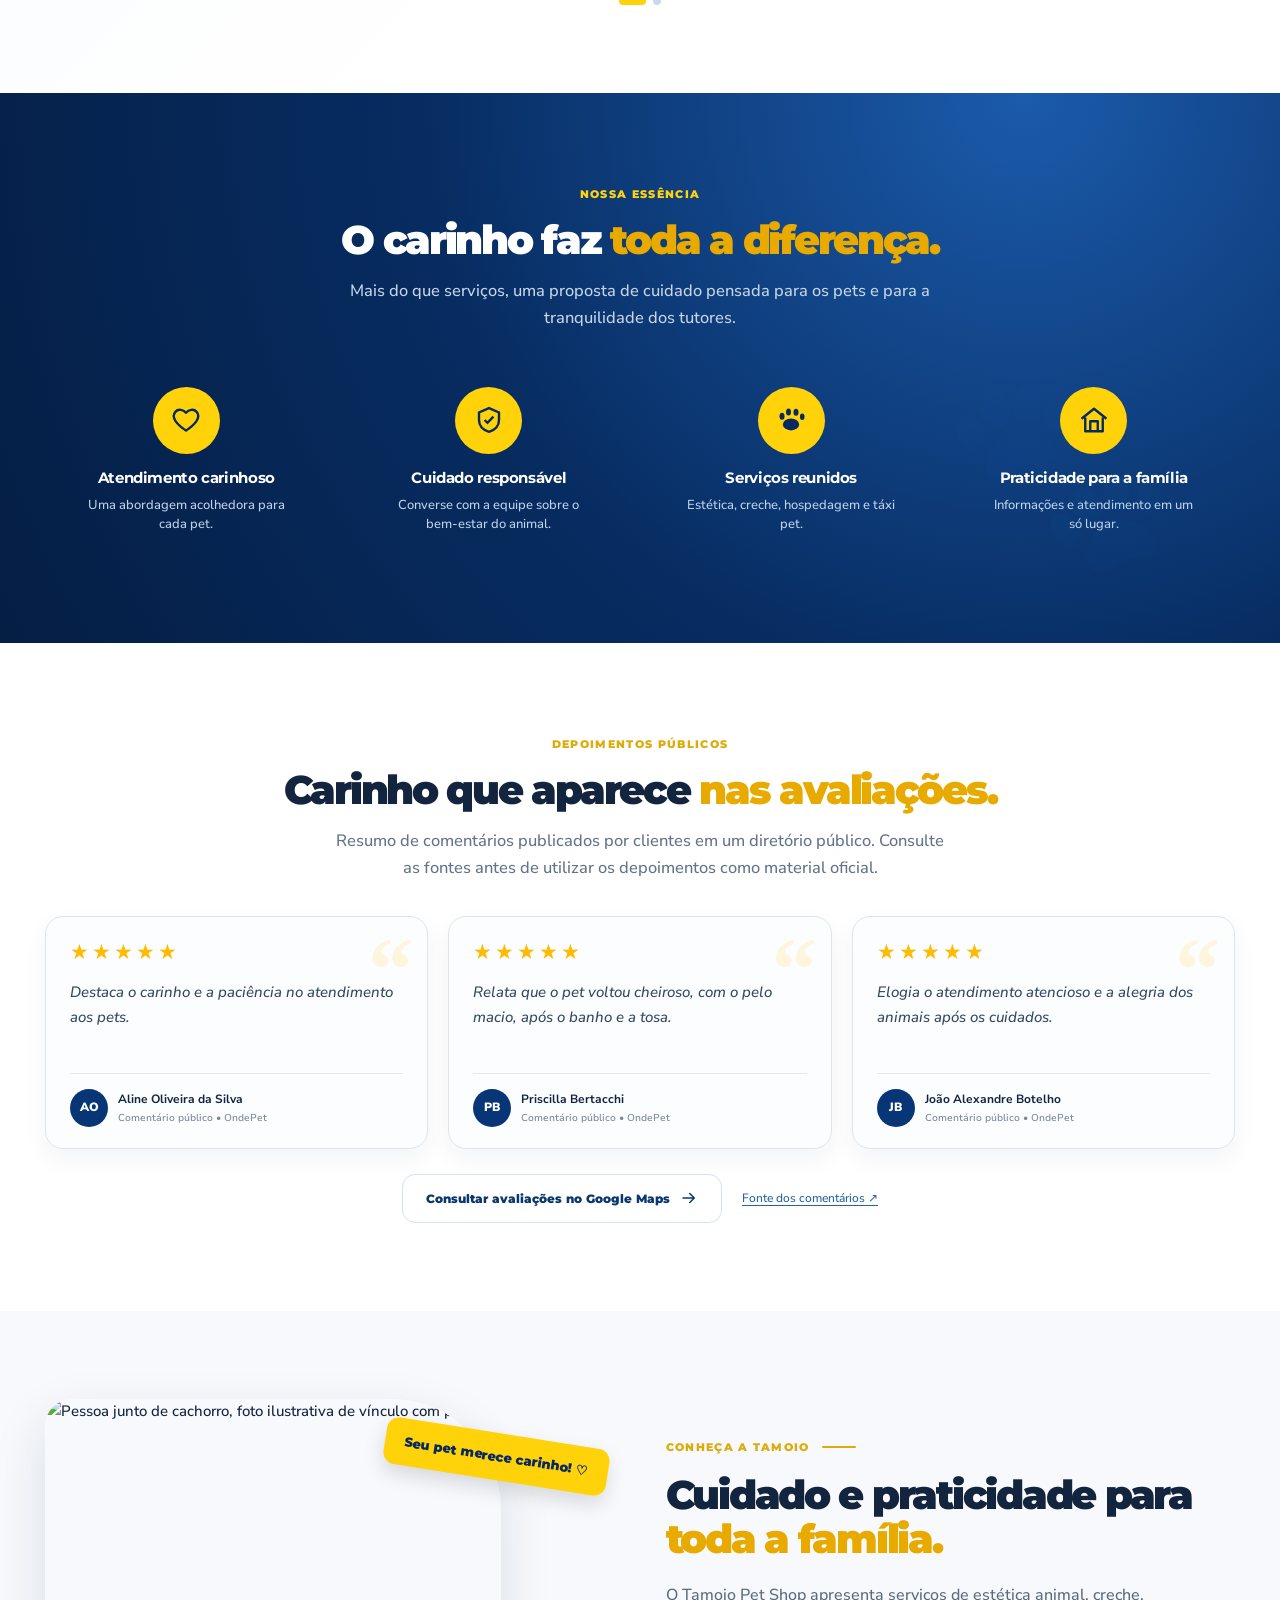
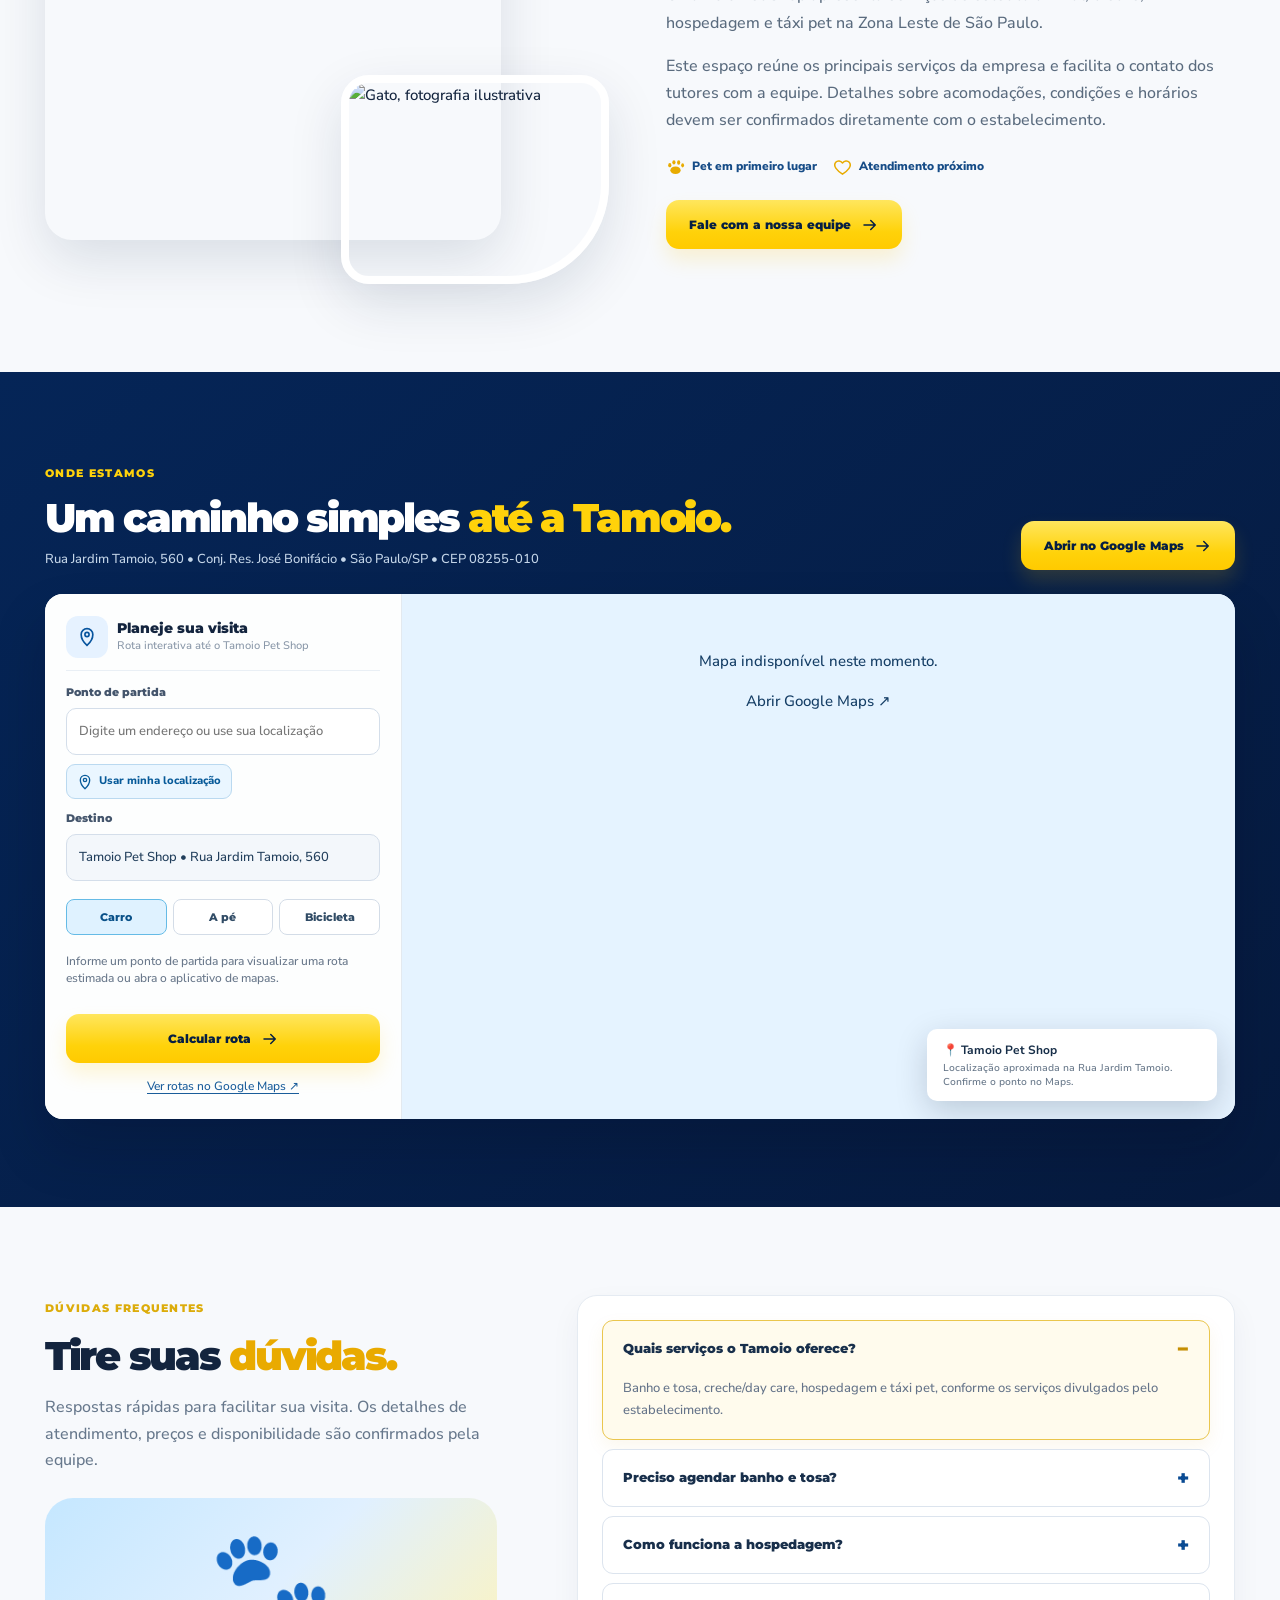
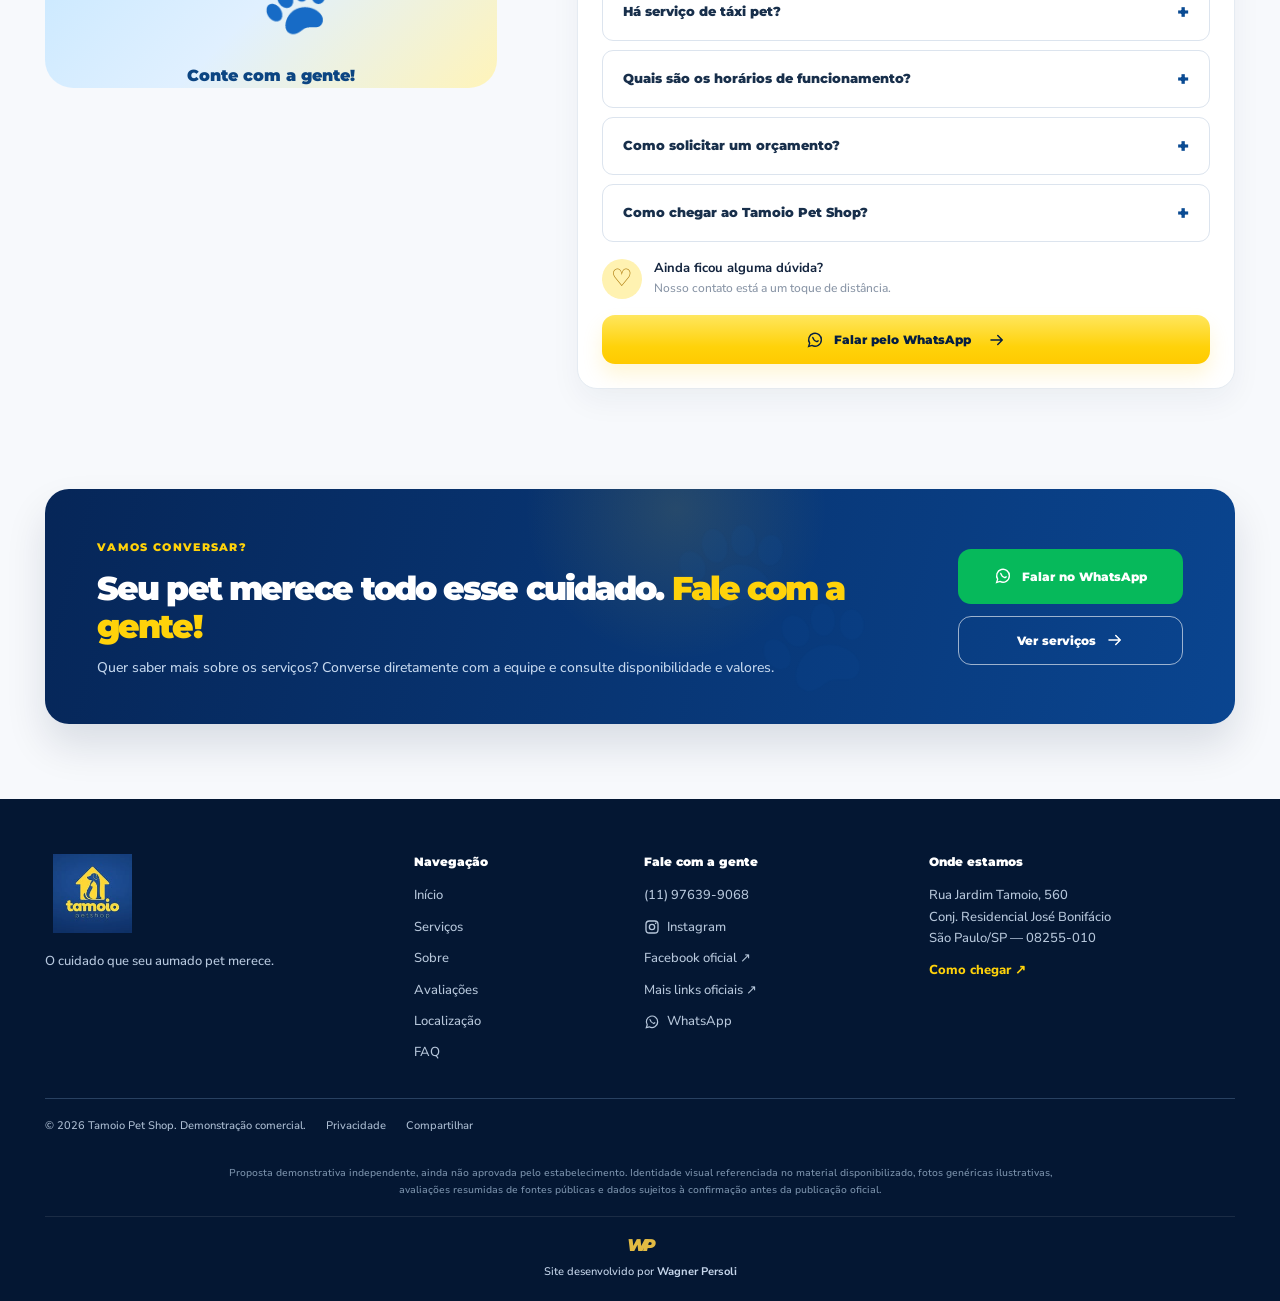
==== commit 8c7662ce: "fix(desktop): align hero title with approved composition" ====
--- a/index.html
+++ b/index.html
@@ -72,7 +72,7 @@
     <div class="hero-copy reveal">
       <span class="eyebrow eyebrow-yellow"><svg><use href="#i-paw"/></svg> O CUIDADO QUE SEU PET MERECE</span>
       <span class="mobile-family-kicker">CUIDADO EM TODAS<br>AS FASES DA VIDA</span>
-      <h1 id="heroTitle" class="mobile-family-title">Mais que um<br>pet shop, somos<br><em>parte da família.</em></h1>
+      <h1 id="heroTitle" class="mobile-family-title">O cuidado que<br>seu <em>aumado</em><br><em>pet merece.</em></h1>
       
       <p>Banho e tosa, creche, hospedagem e táxi pet na Zona Leste. Mais carinho e praticidade para quem faz parte da família.</p>
       <div class="hero-actions">
--- a/assets/styles.css
+++ b/assets/styles.css
@@ -773,3 +773,82 @@
 
 /* Guarantee the single semantic headline remains visible on mobile. */
 @media(max-width:700px){.premium-pet-hero .hero-copy h1.mobile-family-title{display:block}}
+
+
+/* Final approved artwork: mobile pixel-faithful hero.
+   Source has baked-in decorative text/icons; link overlays are real native controls.
+   Desktop uses its pre-existing approved horizontal responsive HTML hero. */
+.family-exact-mobile{display:none}
+@media(max-width:700px){
+  .site-header{height:72px;--header-h:72px}
+  .site-header .header-inner{height:72px}
+  .site-header .brand img{height:63px;width:100px;object-fit:contain}
+  .site-header .menu-toggle{height:48px;width:48px;border-color:rgba(255,210,10,.7)}
+  .premium-pet-hero{height:auto;overflow:hidden;background:#062c70}
+  .premium-pet-hero .hero-layout,
+  .premium-pet-hero .hero-scroll,
+  .premium-pet-hero .hero-paw-trail,
+  .premium-pet-hero .hero-glow{display:none!important}
+  .premium-pet-hero::after{display:none}
+  .premium-pet-hero .family-exact-mobile{
+    position:relative;display:block;width:100%;max-width:700px;margin-inline:auto;
+    isolation:isolate;overflow:hidden;aspect-ratio:941/1528;
+  }
+  .premium-pet-hero .family-exact-image{
+    display:block;width:100%;height:100%;object-fit:fill;
+    /* Exact intrinsic 941:1528 aspect ratio: not stretched. */
+  }
+  .family-exact-hotspots{position:absolute;inset:0;z-index:3}
+  .family-hotspot{position:absolute;display:block;border-radius:16px;touch-action:manipulation}
+  .family-hotspot:focus-visible,.family-exact-pet-love:focus-visible{
+    outline:3px solid #fff;outline-offset:-3px;
+    box-shadow:0 0 0 3px #164e9e,0 0 0 6px #ffe51b;
+    background:rgba(255,233,40,.12);
+  }
+  .family-hotspot:active{background:rgba(255,245,101,.13);transform:scale(.98)}
+  .family-hotspot-s1,.family-hotspot-s2,.family-hotspot-s3,.family-hotspot-s4{
+    top:48.85%;height:15.65%;width:22.1%;
+  }
+  .family-hotspot-s1{left:4.5%}.family-hotspot-s2{left:27.6%}
+  .family-hotspot-s3{left:50.8%}.family-hotspot-s4{left:74%}
+  .family-hotspot-quote{left:4.9%;width:90%;top:66.5%;height:7.25%;border-radius:99px}
+  .family-hotspot-whatsapp{left:4.9%;width:90%;top:75.25%;height:7.25%;border-radius:99px}
+  .family-exact-pet-love{
+    position:absolute;left:33%;top:30.5%;width:53%;height:22%;
+    border:0;background:transparent;border-radius:45%;cursor:pointer;
+    -webkit-tap-highlight-color:transparent;touch-action:pan-y;
+  }
+  .family-exact-heart{
+    position:absolute;z-index:8;pointer-events:none;color:#ffdf22;font-size:clamp(18px,6vw,35px);
+    text-shadow:0 2px 10px rgba(255,230,80,.6);
+    animation:exactFamilyHeart 1.3s cubic-bezier(.22,.75,.2,1) forwards;
+  }
+  @keyframes exactFamilyHeart{
+    0%{opacity:0;transform:translate3d(0,10px,0) scale(.55)}
+    20%{opacity:1;transform:scale(1.1)}
+    100%{opacity:0;transform:translate3d(var(--dx,20px),var(--dy,-90px),0) scale(.75)}
+  }
+}
+@media(prefers-reduced-motion:reduce){
+  .family-exact-heart{animation:none!important;display:none!important}
+}
+
+
+/* FINAL FIDELITY GUARD — keep the approved mobile poster at its intrinsic ratio.
+   The artwork itself is never cropped or stretched; the real tap targets scale with it. */
+@media(max-width:700px){
+  .premium-pet-hero .family-exact-mobile{
+    width:100%;
+    height:auto;
+    aspect-ratio:auto;
+    overflow:hidden;
+  }
+  .premium-pet-hero .family-exact-image{
+    display:block;
+    width:100%;
+    height:auto;
+    aspect-ratio:941 / 1528;
+    object-fit:contain;
+    object-position:top center;
+  }
+}
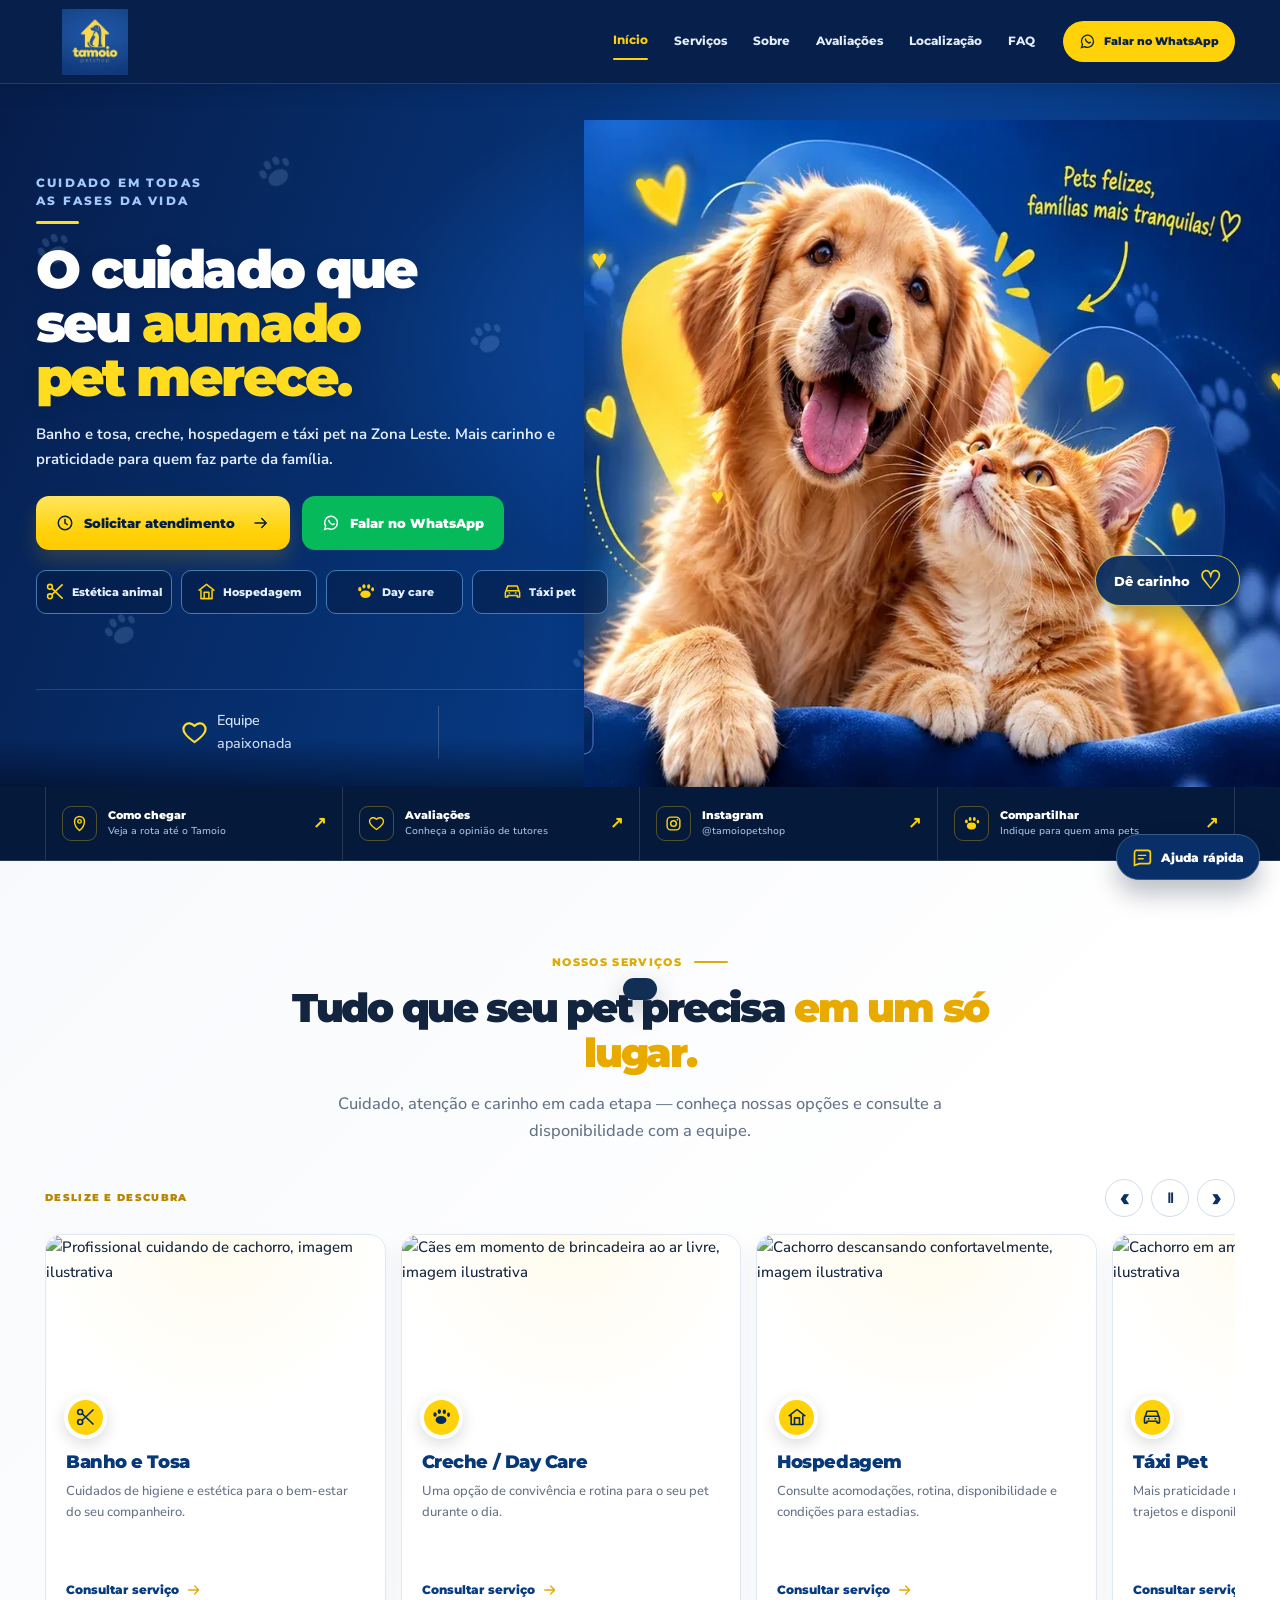
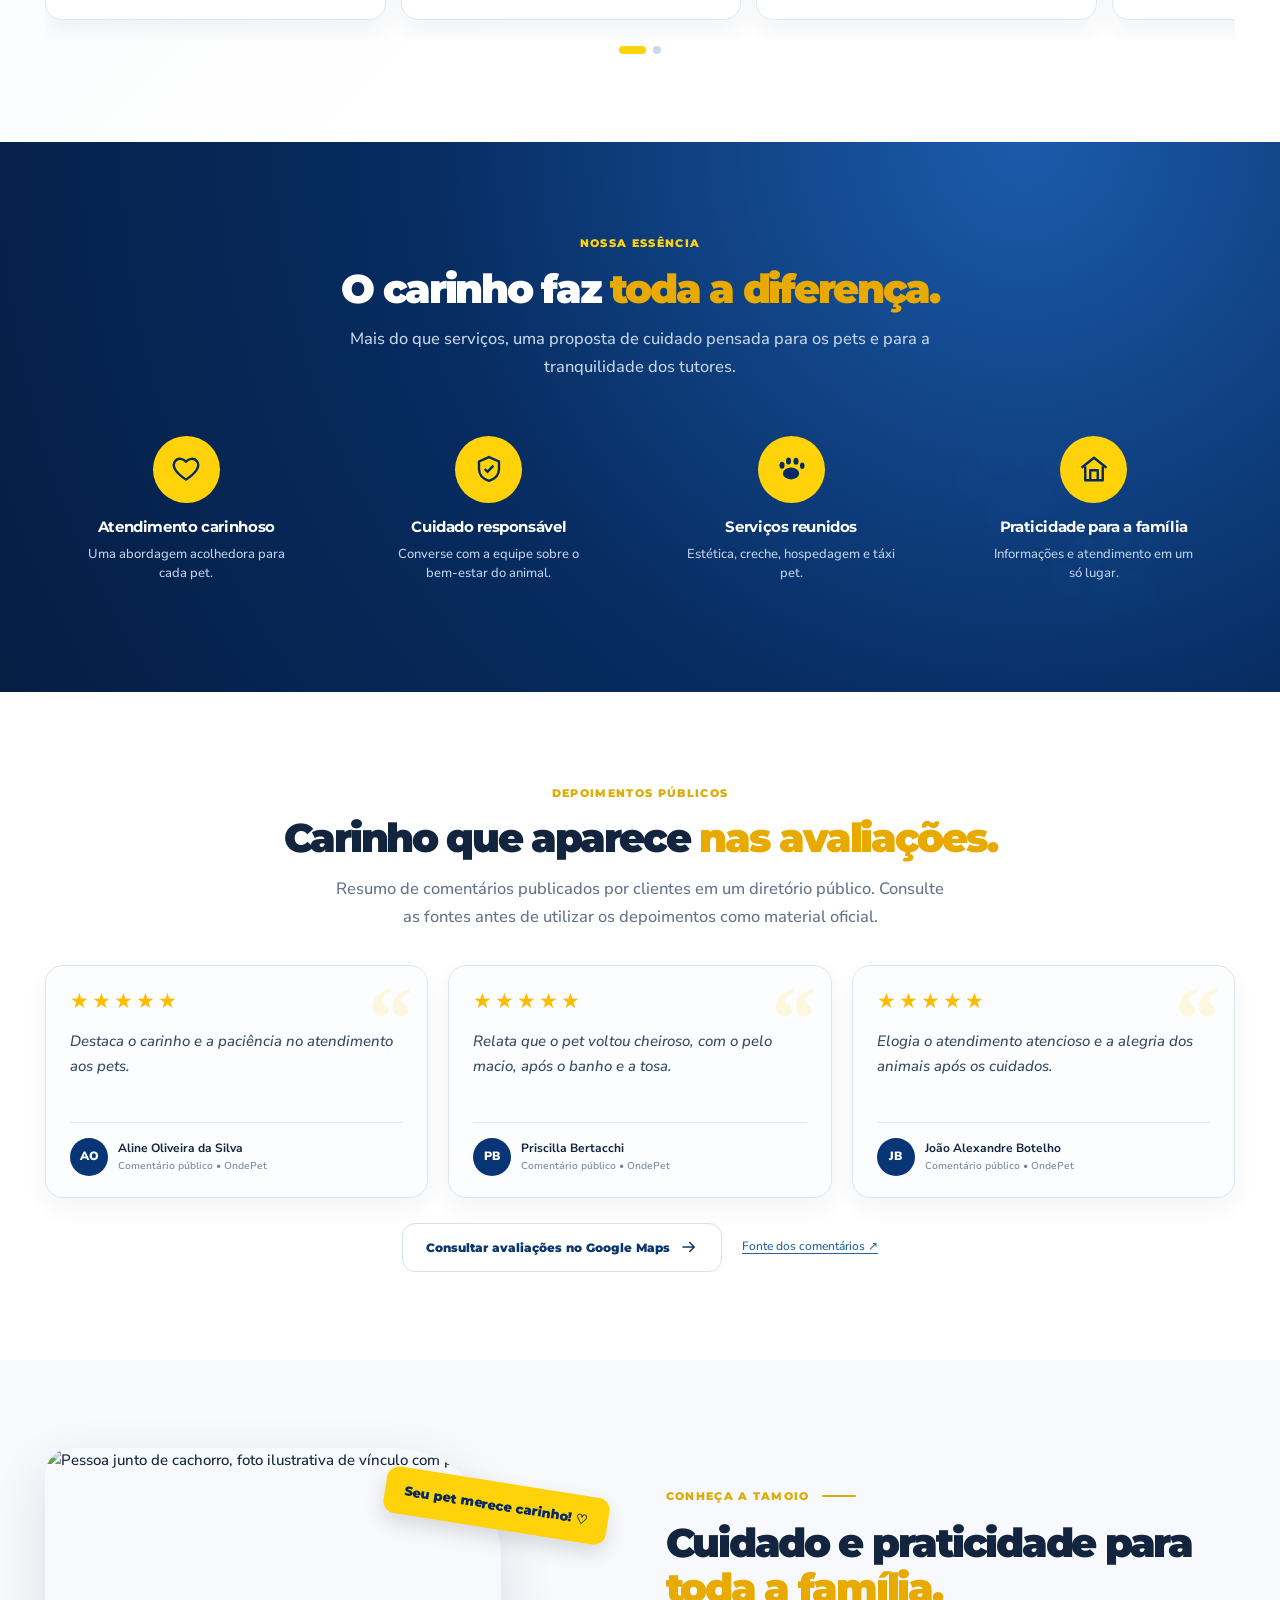
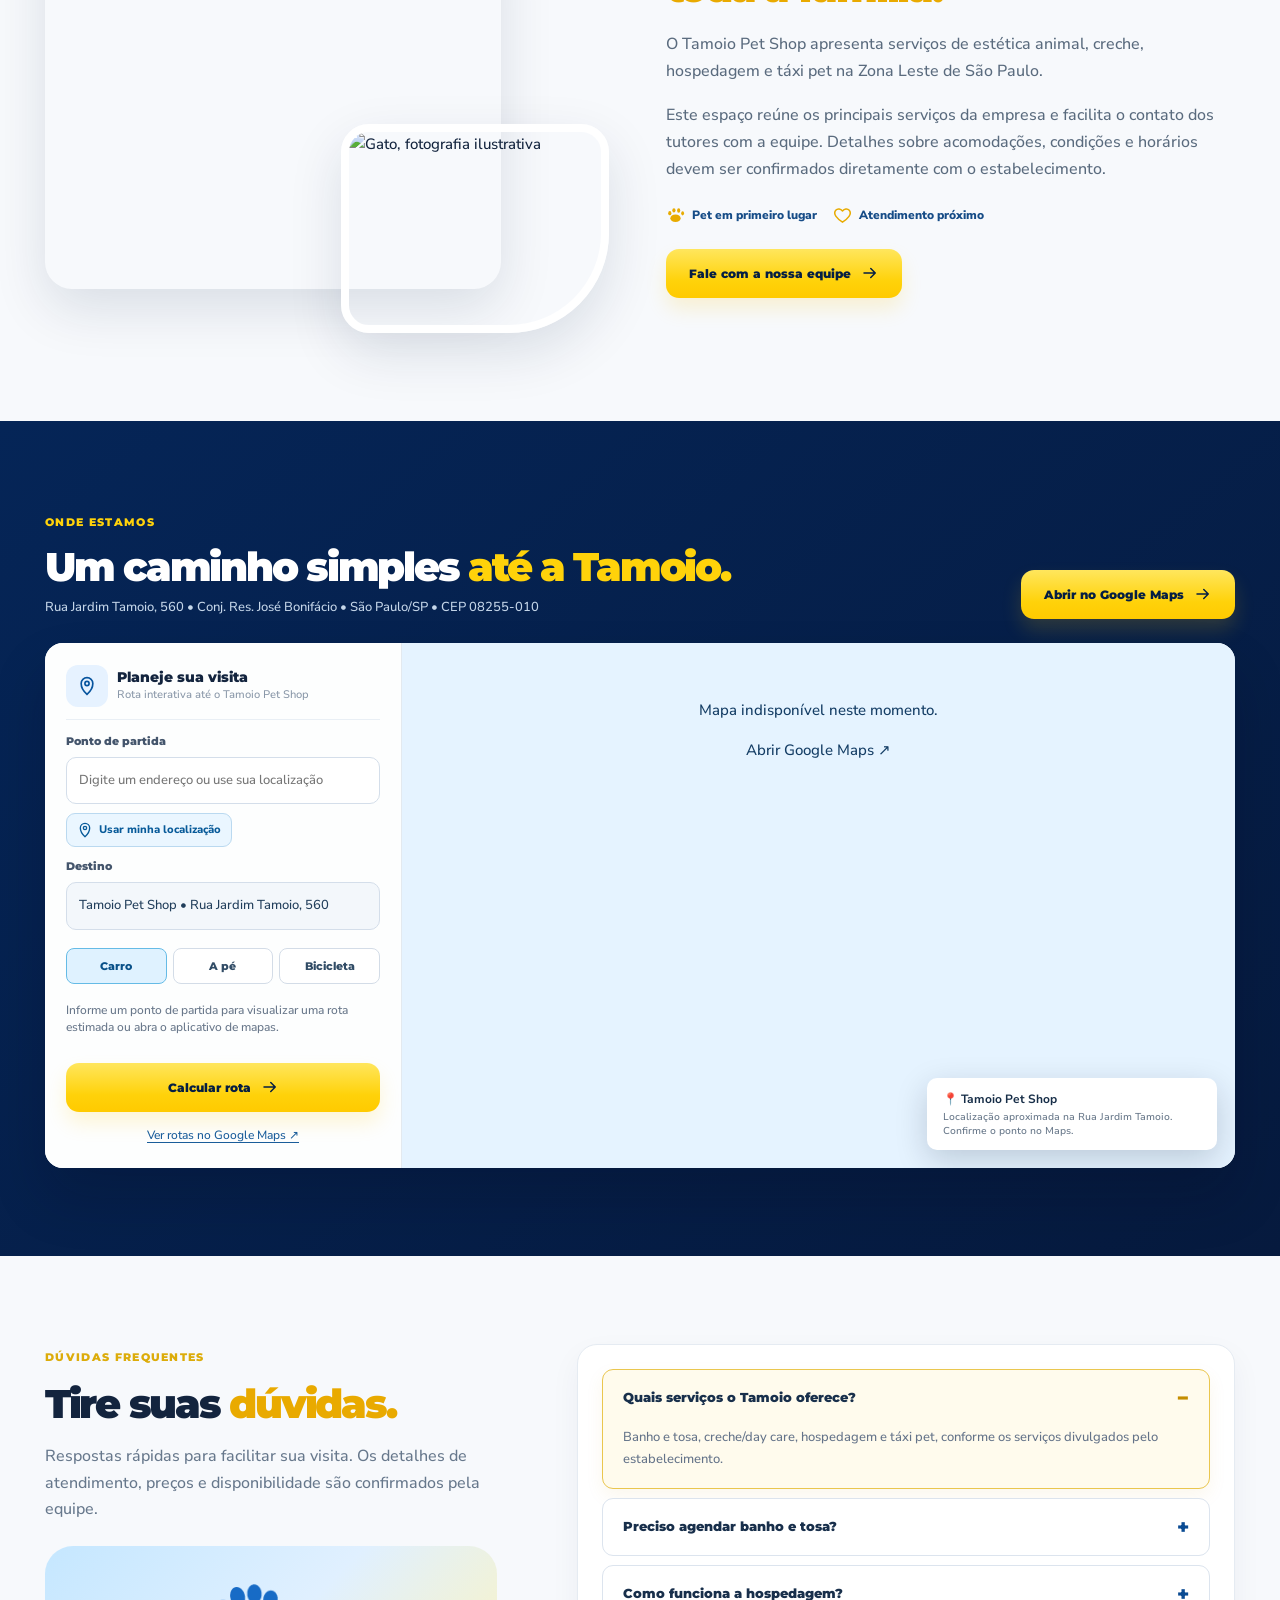
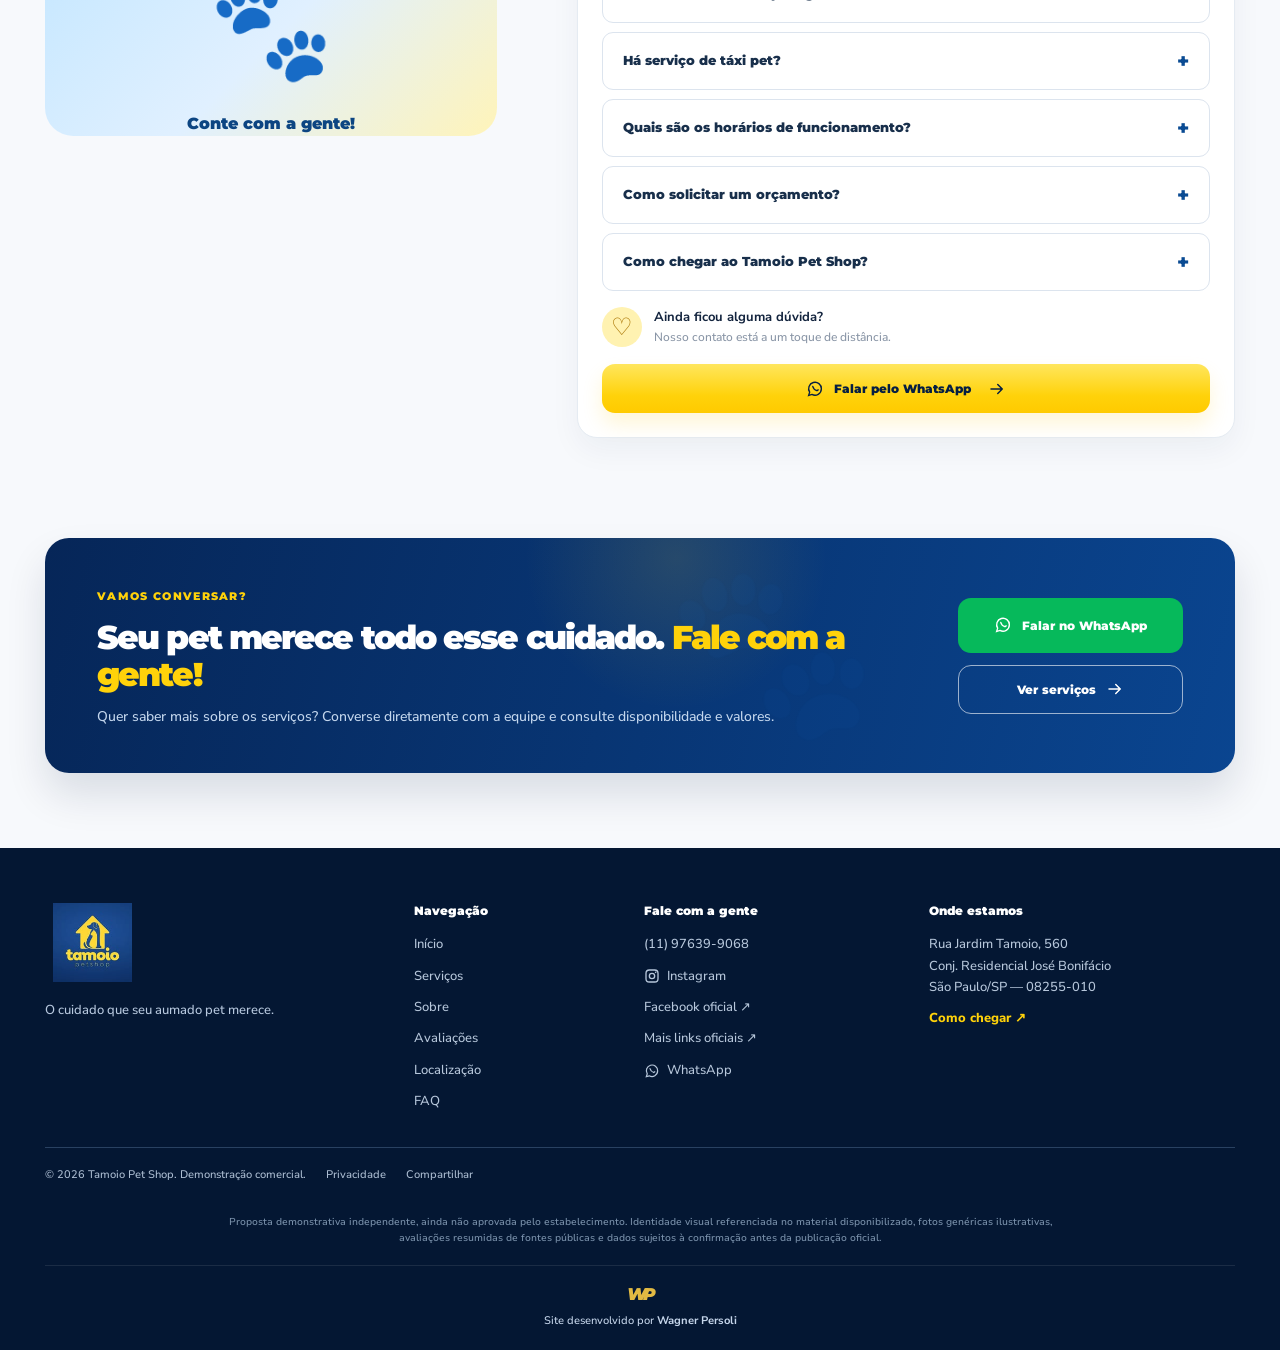
==== commit d0ba3165: "feat(hero): add layered pet depth and blink overlays" ====
--- a/index.html
+++ b/index.html
@@ -97,7 +97,15 @@
       </div>
       <!-- Cão e gato do esboço aprovado, separados da interface para manter CTAs acessíveis. -->
       <div class="pet-hero-scene">
+        <img class="pet-hero-depth pet-hero-depth-back" src="assets/tamoio-pets-motion.webp" alt="" aria-hidden="true" width="862" height="670" decoding="async">
         <img class="pet-hero-art" src="assets/tamoio-pets-motion.webp" alt="Arte ilustrativa com um golden retriever e um gato alaranjado; mensagem: pets felizes, famílias mais tranquilas." width="862" height="670" fetchpriority="high" decoding="async">
+        <img class="pet-hero-reactive" src="assets/tamoio-pets-motion.webp" alt="" aria-hidden="true" width="862" height="670" decoding="async">
+        <div class="pet-eye-layers" aria-hidden="true">
+          <span class="pet-blink pet-blink-dog-left"></span>
+          <span class="pet-blink pet-blink-dog-right"></span>
+          <span class="pet-blink pet-blink-cat-left"></span>
+          <span class="pet-blink pet-blink-cat-right"></span>
+        </div>
         <span class="pet-scene-heart pet-heart-1" aria-hidden="true">♥</span>
         <span class="pet-scene-heart pet-heart-2" aria-hidden="true">♥</span>
         <span class="pet-scene-heart pet-heart-3" aria-hidden="true">♥</span>
--- a/assets/styles.css
+++ b/assets/styles.css
@@ -852,3 +852,63 @@
     object-position:top center;
   }
 }
+
+
+/* DESKTOP APPROVED COMPOSITION — horizontal hero. Mobile rules remain untouched. */
+@media (min-width:701px){
+  .premium-pet-hero{position:relative;isolation:isolate;overflow:hidden;background:#06285f}
+  .premium-pet-hero .hero-glow{display:block;position:absolute;inset:0;z-index:-2;background:
+    radial-gradient(ellipse at 77% 36%,rgba(22,104,218,.78),transparent 46%),
+    radial-gradient(ellipse at 94% 82%,rgba(11,69,155,.7),transparent 42%),
+    linear-gradient(112deg,#061d4b 0%,#073b86 56%,#06275e 100%)}
+  .premium-pet-hero .hero-layout{width:min(1480px,calc(100% - 72px));min-height:570px;grid-template-columns:minmax(0,48%) minmax(0,52%);grid-template-rows:auto auto;align-items:center;gap:0;padding:36px 0 28px}
+  .premium-pet-hero .hero-copy{grid-column:1;grid-row:1;align-self:stretch;justify-content:center;padding:24px 8px 22px 0;max-width:650px}
+  .premium-pet-hero .hero-copy .mobile-family-kicker{font-size:clamp(11px,.9vw,14px);letter-spacing:.19em;margin-bottom:18px}
+  .premium-pet-hero .hero-copy .mobile-family-title{font-size:clamp(42px,4.15vw,72px);line-height:1.02;letter-spacing:-.055em;max-width:650px;margin:0 0 18px}
+  .premium-pet-hero .hero-copy>p{font-size:clamp(15px,1.12vw,18px);line-height:1.65;max-width:570px;margin-bottom:24px;color:#e4efff}
+  .premium-pet-hero .hero-actions{order:4;max-width:620px;gap:12px;margin:0 0 20px}
+  .premium-pet-hero .hero-actions .btn{min-height:54px;padding:14px 20px;font-size:13px;border-radius:13px}
+  .premium-pet-hero .hero-chips{order:5;max-width:620px;grid-template-columns:repeat(4,minmax(0,1fr));gap:9px;margin:0}
+  .premium-pet-hero .hero-chips a{min-height:44px;flex-direction:row;justify-content:center;gap:7px;padding:10px 8px;border-radius:10px;font-size:11px;background:rgba(4,28,69,.56);white-space:nowrap}
+  .premium-pet-hero .hero-chips a::after{display:none}
+  .premium-pet-hero .hero-chips svg{width:19px;height:19px;flex:0 0 auto}
+  .premium-pet-hero .hero-visual{grid-column:2;grid-row:1;width:112%;height:auto;aspect-ratio:862/670;max-height:570px;margin:0 0 0 -5%;align-self:center;overflow:visible;z-index:1}
+  .premium-pet-hero .mobile-family-scene{display:none!important}
+  .premium-pet-hero .pet-hero-scene{display:block!important;position:absolute;inset:0;overflow:visible;isolation:isolate;border-radius:0;transform:translate3d(var(--hero-shift-x,0),var(--hero-shift-y,0),0) rotate(var(--hero-tilt,0));transition:transform .28s ease-out}
+  .premium-pet-hero .pet-hero-art{display:block;width:100%;height:100%;object-fit:contain;object-position:center;filter:drop-shadow(0 22px 30px rgba(0,10,35,.24));animation:desktopPetFloat 7s ease-in-out infinite}
+  .premium-pet-hero .pet-scene-touch{position:absolute;inset:8% 5% 5% 5%;width:90%;height:87%;border:0;background:transparent;border-radius:35%;cursor:pointer}
+  .premium-pet-hero .pet-scene-hint{position:absolute;right:2%;bottom:7%;display:flex;align-items:center;gap:9px;padding:12px 18px;border:1px solid rgba(255,220,30,.8);border-radius:999px;background:rgba(7,43,98,.94);box-shadow:0 8px 25px #00183b50;color:#fff;font:800 13px Montserrat,sans-serif;opacity:.98}
+  .premium-pet-hero .pet-scene-hint span{color:#ffdc20;font-size:25px;line-height:1}
+  .premium-pet-hero .pet-scene-heart{position:absolute;z-index:2;pointer-events:none;color:#ffdc22;text-shadow:0 0 20px #ffe33180;animation:desktopHeartPulse 2.4s ease-in-out infinite}
+  .premium-pet-hero .pet-heart-1{top:9%;left:7%;font-size:clamp(25px,3vw,46px)}
+  .premium-pet-hero .pet-heart-2{top:23%;left:1%;font-size:28px;animation-delay:.4s}
+  .premium-pet-hero .pet-heart-3{top:45%;right:0;font-size:30px;animation-delay:.8s}
+  .premium-pet-hero .pet-heart-4{bottom:14%;left:18%;font-size:22px;animation-delay:1.2s}
+  .premium-pet-hero .hero-paw-trail{display:block;position:absolute;inset:0;pointer-events:none;z-index:-1;overflow:hidden}
+  .premium-pet-hero .paw-track{position:absolute;display:block;color:#9bcaff;opacity:.18;animation:desktopPawDrift 10s ease-in-out infinite}
+  .premium-pet-hero .paw-track svg{width:clamp(25px,3vw,48px);height:clamp(25px,3vw,48px)}
+  .premium-pet-hero .paw-track-1{left:3%;top:18%}.premium-pet-hero .paw-track-2{left:20%;top:8%;animation-delay:-2s}
+  .premium-pet-hero .paw-track-3{left:37%;top:30%;animation-delay:-4s}.premium-pet-hero .paw-track-4{left:55%;top:9%;animation-delay:-6s}
+  .premium-pet-hero .paw-track-5{left:72%;top:20%;animation-delay:-3s}.premium-pet-hero .paw-track-6{left:90%;top:13%;animation-delay:-5s}
+  .premium-pet-hero .paw-track-7{left:8%;top:73%;animation-delay:-7s}.premium-pet-hero .paw-track-8{left:45%;top:76%;animation-delay:-1s}
+  .premium-pet-hero .paw-track-9{left:84%;top:71%;animation-delay:-4.5s}.premium-pet-hero .paw-track-10{left:64%;top:55%;animation-delay:-8s}
+  .premium-pet-hero .mobile-family-trust{grid-column:1/-1;grid-row:2;margin:22px 0 0;padding:16px 0 0;border-top:1px solid rgba(180,214,255,.18)}
+  .premium-pet-hero .hero-scroll{display:none}
+  .premium-pet-hero .mobile-family-title em:first-of-type{color:#ffdc20}
+  .premium-pet-hero .mobile-family-title em:last-of-type{color:#ffdc20}
+}
+@keyframes desktopPetFloat{0%,100%{transform:translateY(0)}50%{transform:translateY(-8px)}}
+@keyframes desktopHeartPulse{0%,100%{transform:scale(1);opacity:.8}50%{transform:scale(1.18);opacity:1}}
+@keyframes desktopPawDrift{0%,100%{transform:translate3d(0,0,0) rotate(-7deg);opacity:.1}50%{transform:translate3d(5px,-13px,0) rotate(5deg);opacity:.23}}
+@media (min-width:701px) and (max-width:1050px){
+  .premium-pet-hero .hero-layout{width:calc(100% - 48px);grid-template-columns:minmax(0,50%) minmax(0,50%);min-height:490px;padding-top:25px}
+  .premium-pet-hero .hero-copy .mobile-family-title{font-size:clamp(37px,4.5vw,50px)}
+  .premium-pet-hero .hero-copy>p{font-size:14px}
+  .premium-pet-hero .hero-visual{width:112%;margin-left:-6%}
+  .premium-pet-hero .hero-chips a{font-size:9px;padding-inline:4px}
+  .premium-pet-hero .hero-actions .btn{font-size:11px;padding-inline:12px}
+}
+@media (prefers-reduced-motion:reduce){
+  .premium-pet-hero .pet-hero-art,.premium-pet-hero .pet-scene-heart,.premium-pet-hero .paw-track{animation:none!important}
+  .premium-pet-hero .pet-hero-scene{transition:none!important;transform:none!important}
+}
